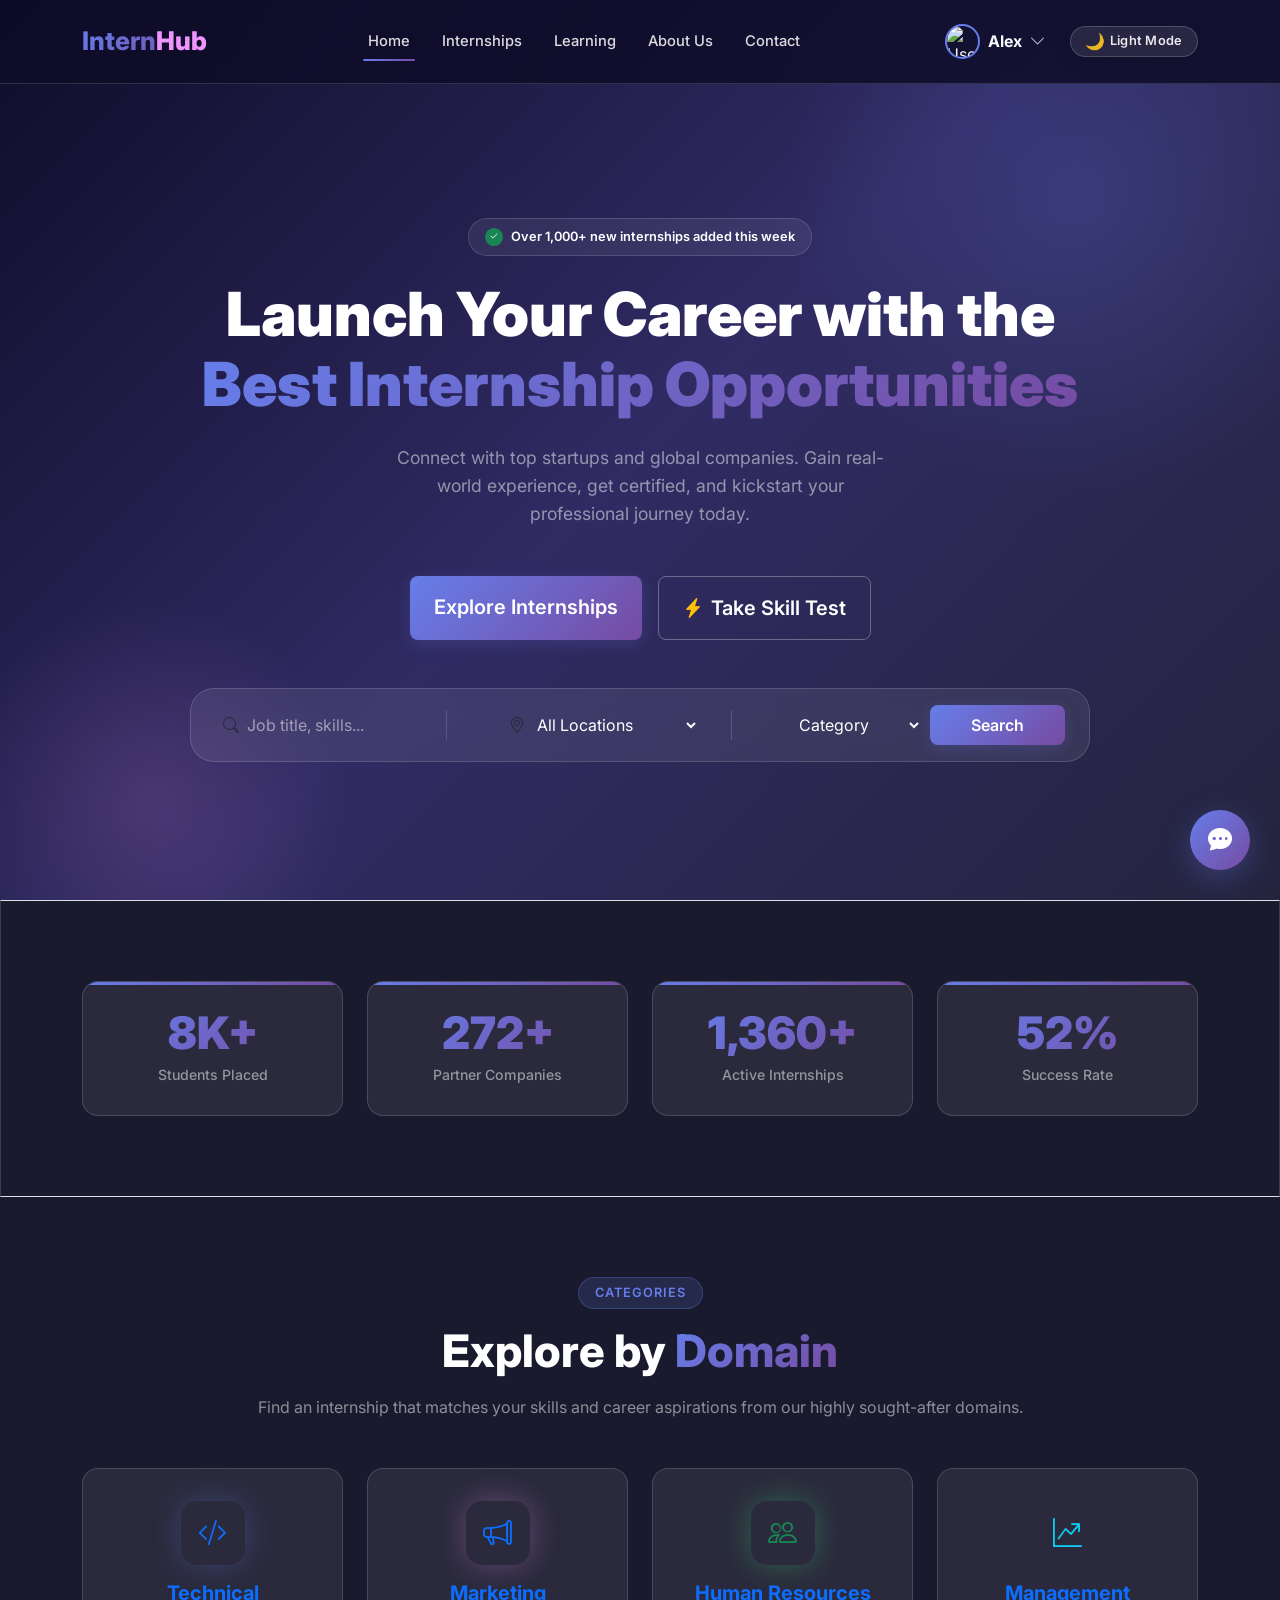
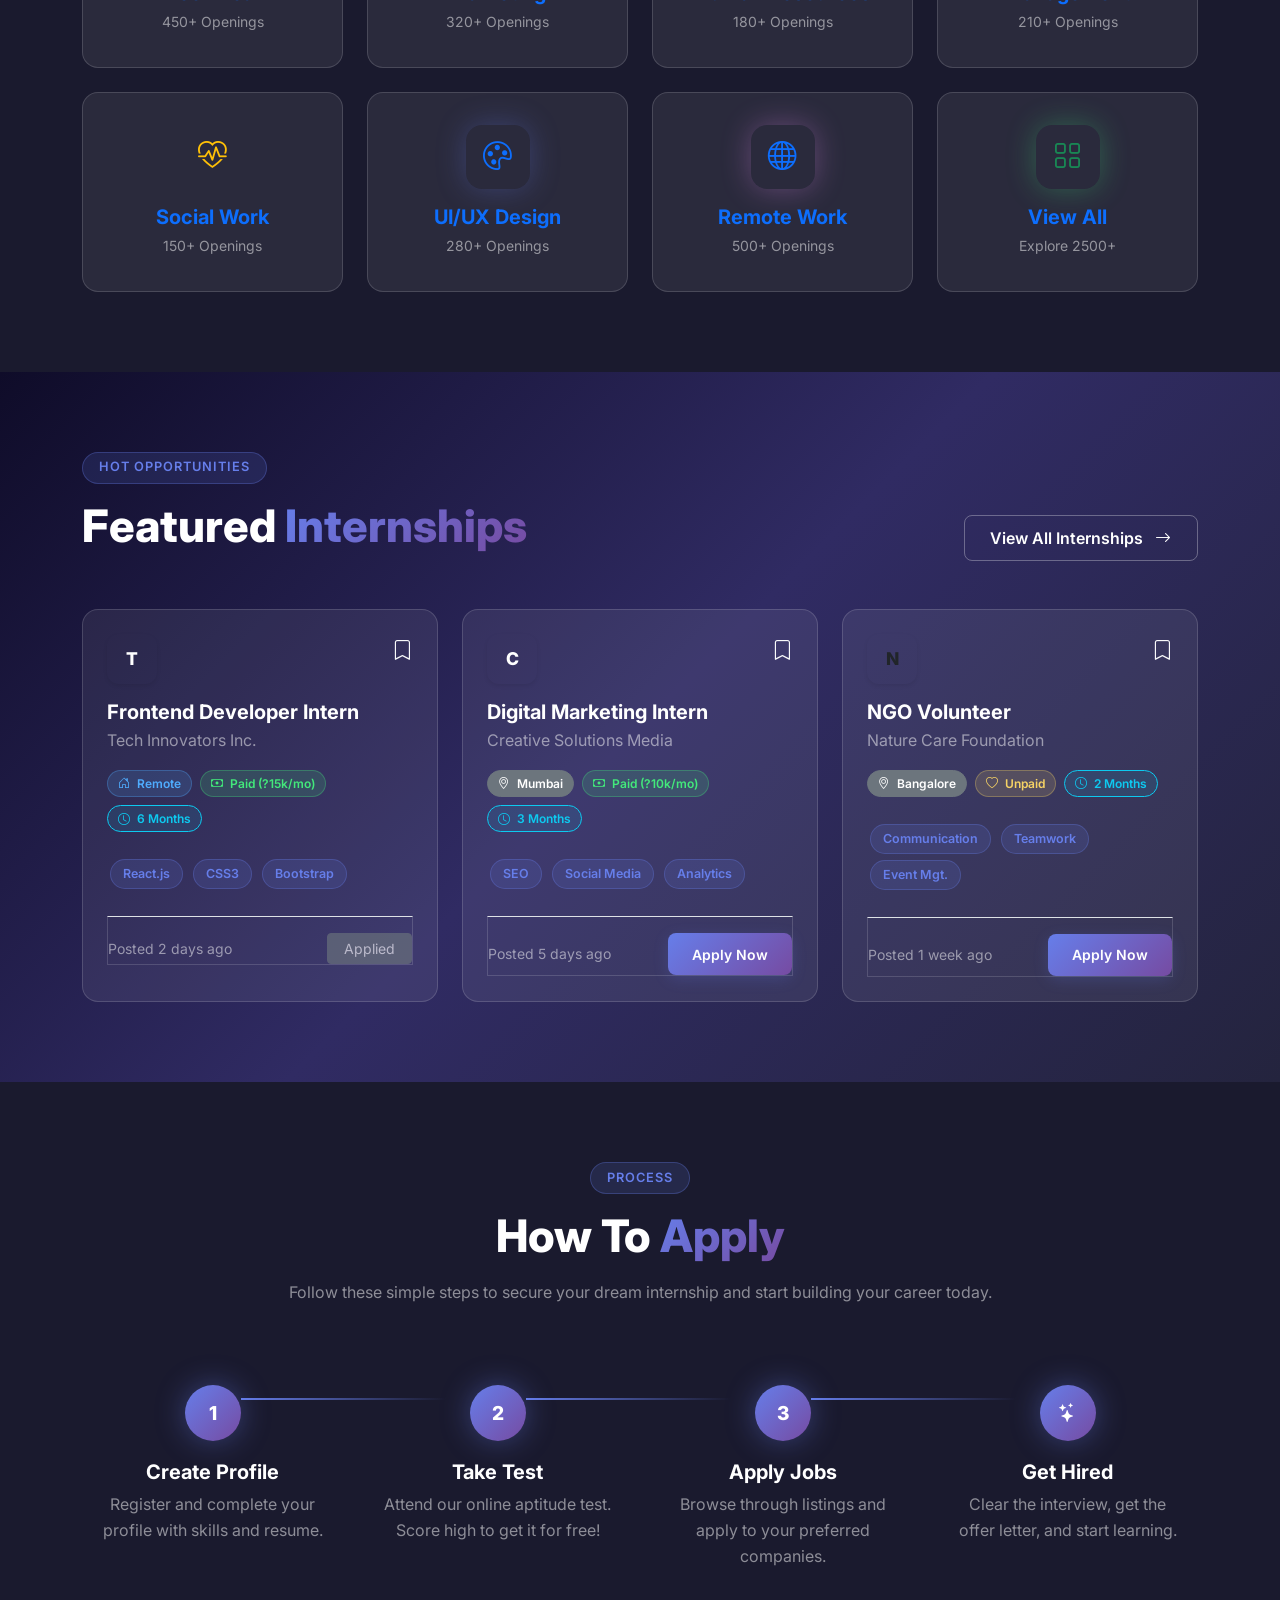
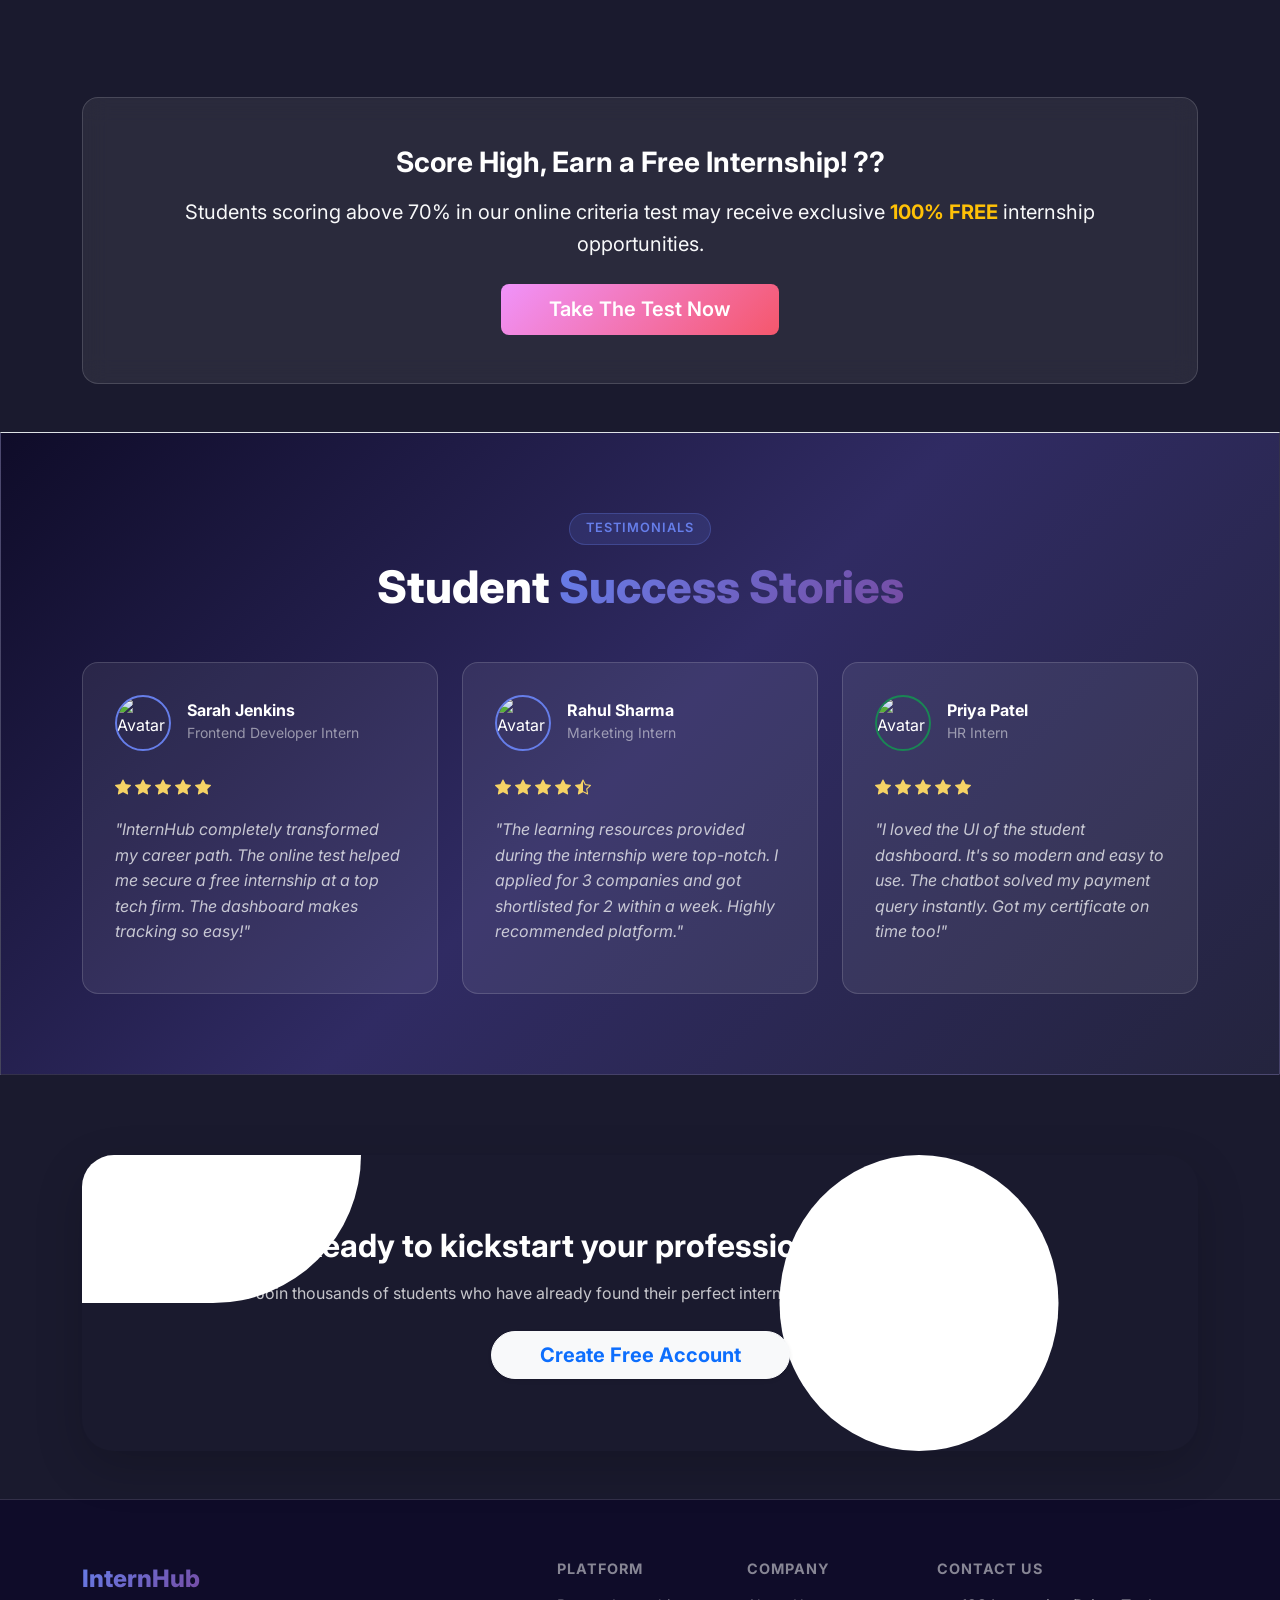
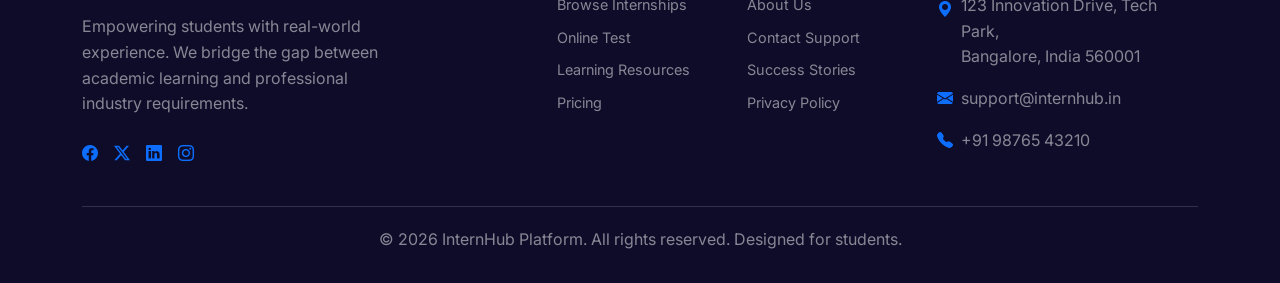
==== index.html @ 88b1a788 "Initial commit" ====
<!DOCTYPE html>
<html lang="en">

<head>
    <meta charset="UTF-8">
    <meta name="viewport" content="width=device-width, initial-scale=1.0">
    <title>InternHub - Find Your Dream Internship</title>

    <!-- Bootstrap CSS -->
    <link href="https://cdn.jsdelivr.net/npm/bootstrap@5.3.3/dist/css/bootstrap.min.css" rel="stylesheet">
    <!-- Bootstrap Icons -->
    <link rel="stylesheet" href="https://cdn.jsdelivr.net/npm/bootstrap-icons@1.11.3/font/bootstrap-icons.min.css">

    <!-- Main CSS -->
    <link rel="stylesheet" href="css/style.css">
    <link rel="stylesheet" href="css/animations.css">
</head>

<body>

    <!-- Page Loader -->
    <div class="page-loader">
        <div class="loader-ring"></div>
    </div>

    <!-- Navbar -->
    <nav class="navbar navbar-expand-lg navbar-dark fixed-top">
        <div class="container">
            <a class="navbar-brand" href="index.html">
                Intern<span>Hub</span>
            </a>
            <button class="navbar-toggler border-0 shadow-none" type="button" data-bs-toggle="collapse"
                data-bs-target="#navbarNav">
                <i class="bi bi-list fs-1 text-light"></i>
            </button>
            <div class="collapse navbar-collapse" id="navbarNav">
                <ul class="navbar-nav mx-auto">
                    <li class="nav-item"><a class="nav-link active" href="index.html">Home</a></li>
                    <li class="nav-item"><a class="nav-link" href="internships.html">Internships</a></li>
                    <li class="nav-item"><a class="nav-link" href="learning_resources.html">Learning</a></li>
                    <li class="nav-item"><a class="nav-link" href="about.html">About Us</a></li>
                    <li class="nav-item"><a class="nav-link" href="contact.html">Contact</a></li>
                </ul>
                <div class="d-flex align-items-center gap-3 mt-3 mt-lg-0">
                    <a href="login.html" class="text-light text-decoration-none fw-medium">Login</a>
                    <a href="register.html" class="btn btn-primary-grad ripple-btn">Register Free</a>
                </div>
            </div>
        </div>
    </nav>

    <!-- Hero Section -->
    <section class="hero-section">
        <div class="container text-center position-relative z-1">
            <div class="d-inline-flex align-items-center gap-2 floating-badge mb-4" data-anim="fade-up">
                <span class="badge bg-success rounded-circle p-1"><i class="bi bi-check2"></i></span>
                <span>Over 1,000+ new internships added this week</span>
            </div>

            <h1 class="hero-title mb-4" data-anim="fade-up" data-delay="1">
                Launch Your Career with the <br>
                <span class="gradient-text">Best Internship Opportunities</span>
            </h1>

            <p class="hero-subtitle mx-auto mb-5" data-anim="fade-up" data-delay="2">
                Connect with top startups and global companies. Gain real-world experience, get certified, and kickstart
                your professional journey today.
            </p>

            <div class="d-flex justify-content-center gap-3 mb-5" data-anim="fade-up" data-delay="3">
                <a href="#internships" class="btn btn-primary-grad btn-lg ripple-btn px-4 py-3">Explore Internships</a>
                <a href="online_test.html" class="btn btn-outline-light-grad btn-lg px-4 py-3"><i
                        class="bi bi-lightning-charge-fill text-warning me-2"></i>Take Skill Test</a>
            </div>

            <!-- Search Bar -->
            <div class="search-container mx-auto mt-5" style="max-width: 900px;" data-anim="zoom-in" data-delay="4">
                <form class="row g-2 align-items-center">
                    <div class="col-md-3">
                        <div class="d-flex align-items-center px-2">
                            <i class="bi bi-search text-muted me-2"></i>
                            <input type="text" placeholder="Job title, skills...">
                        </div>
                    </div>
                    <div class="col-md-1 d-none d-md-block">
                        <div class="search-divider"></div>
                    </div>
                    <div class="col-md-3">
                        <div class="d-flex align-items-center px-2">
                            <i class="bi bi-geo-alt text-muted me-2"></i>
                            <select>
                                <option value="">All Locations</option>
                                <option value="remote">Remote</option>
                                <option value="bangalore">Bangalore</option>
                                <option value="mumbai">Mumbai</option>
                            </select>
                        </div>
                    </div>
                    <div class="col-md-1 d-none d-md-block">
                        <div class="search-divider"></div>
                    </div>
                    <div class="col-md-2">
                        <select class="px-2">
                            <option value="">Category</option>
                            <option value="tech">Technical</option>
                            <option value="marketing">Marketing</option>
                            <option value="hr">HR</option>
                        </select>
                    </div>
                    <div class="col-md-2">
                        <button type="submit" class="btn btn-primary-grad w-100 py-2">Search</button>
                    </div>
                </form>
            </div>
        </div>
    </section>

    <!-- Statistics Section -->
    <section class="section border-top border-bottom border-glass" style="background: var(--dark2);">
        <div class="container">
            <div class="row g-4">
                <div class="col-6 col-lg-3" data-anim="fade-up" data-delay="0">
                    <div class="stat-card">
                        <div class="stat-number"><span class="counter-value" data-target="15">0</span>K+</div>
                        <div class="stat-label">Students Placed</div>
                    </div>
                </div>
                <div class="col-6 col-lg-3" data-anim="fade-up" data-delay="1">
                    <div class="stat-card">
                        <div class="stat-number"><span class="counter-value" data-target="500">0</span>+</div>
                        <div class="stat-label">Partner Companies</div>
                    </div>
                </div>
                <div class="col-6 col-lg-3" data-anim="fade-up" data-delay="2">
                    <div class="stat-card">
                        <div class="stat-number"><span class="counter-value" data-target="2500">0</span>+</div>
                        <div class="stat-label">Active Internships</div>
                    </div>
                </div>
                <div class="col-6 col-lg-3" data-anim="fade-up" data-delay="3">
                    <div class="stat-card">
                        <div class="stat-number"><span class="counter-value" data-target="98">0</span>%</div>
                        <div class="stat-label">Success Rate</div>
                    </div>
                </div>
            </div>
        </div>
    </section>

    <!-- Categories Section -->
    <section class="section">
        <div class="container">
            <div class="text-center mb-5" data-anim="fade-up">
                <span class="section-badge">Categories</span>
                <h2 class="section-title">Explore by <span class="gradient-text">Domain</span></h2>
                <p class="text-muted-light mt-3 max-w-600 mx-auto">Find an internship that matches your skills and
                    career aspirations from our highly sought-after domains.</p>
            </div>

            <div class="row g-4">
                <!-- Category 1 -->
                <div class="col-6 col-md-4 col-lg-3" data-anim="fade-up" data-delay="0">
                    <a href="internships.html" class="category-card d-block">
                        <div class="category-icon bg-primary-gradient bg-opacity-10 text-primary glow-primary"><i
                                class="bi bi-code-slash"></i></div>
                        <h5 class="fw-bold mb-1">Technical</h5>
                        <small class="text-muted-light">450+ Openings</small>
                    </a>
                </div>
                <!-- Category 2 -->
                <div class="col-6 col-md-4 col-lg-3" data-anim="fade-up" data-delay="1">
                    <a href="internships.html" class="category-card d-block">
                        <div class="category-icon bg-accent-gradient bg-opacity-10 text-accent glow-accent"><i
                                class="bi bi-megaphone"></i></div>
                        <h5 class="fw-bold mb-1">Marketing</h5>
                        <small class="text-muted-light">320+ Openings</small>
                    </a>
                </div>
                <!-- Category 3 -->
                <div class="col-6 col-md-4 col-lg-3" data-anim="fade-up" data-delay="2">
                    <a href="internships.html" class="category-card d-block">
                        <div class="category-icon bg-success-gradient bg-opacity-10 text-success glow-success"><i
                                class="bi bi-people"></i></div>
                        <h5 class="fw-bold mb-1">Human Resources</h5>
                        <small class="text-muted-light">180+ Openings</small>
                    </a>
                </div>
                <!-- Category 4 -->
                <div class="col-6 col-md-4 col-lg-3" data-anim="fade-up" data-delay="3">
                    <a href="internships.html" class="category-card d-block">
                        <div class="category-icon bg-info-gradient bg-opacity-10 text-info"><i
                                class="bi bi-graph-up-arrow"></i></div>
                        <h5 class="fw-bold mb-1">Management</h5>
                        <small class="text-muted-light">210+ Openings</small>
                    </a>
                </div>
                <!-- Category 5 -->
                <div class="col-6 col-md-4 col-lg-3" data-anim="fade-up" data-delay="4">
                    <a href="internships.html" class="category-card d-block">
                        <div class="category-icon bg-warning-gradient bg-opacity-10 text-warning"><i
                                class="bi bi-heart-pulse"></i></div>
                        <h5 class="fw-bold mb-1">Social Work</h5>
                        <small class="text-muted-light">150+ Openings</small>
                    </a>
                </div>
                <!-- Category 6 -->
                <div class="col-6 col-md-4 col-lg-3" data-anim="fade-up" data-delay="5">
                    <a href="internships.html" class="category-card d-block">
                        <div class="category-icon bg-primary-gradient bg-opacity-10 text-primary glow-primary"><i
                                class="bi bi-palette"></i></div>
                        <h5 class="fw-bold mb-1">UI/UX Design</h5>
                        <small class="text-muted-light">280+ Openings</small>
                    </a>
                </div>
                <!-- Category 7 -->
                <div class="col-6 col-md-4 col-lg-3" data-anim="fade-up" data-delay="6">
                    <a href="internships.html" class="category-card d-block">
                        <div class="category-icon bg-accent-gradient bg-opacity-10 text-accent glow-accent"><i
                                class="bi bi-globe"></i></div>
                        <h5 class="fw-bold mb-1">Remote Work</h5>
                        <small class="text-muted-light">500+ Openings</small>
                    </a>
                </div>
                <!-- Category 8 -->
                <div class="col-6 col-md-4 col-lg-3" data-anim="fade-up" data-delay="7">
                    <a href="internships.html" class="category-card d-block">
                        <div class="category-icon bg-success-gradient bg-opacity-10 text-success glow-success"><i
                                class="bi bi-grid"></i></div>
                        <h5 class="fw-bold mb-1">View All</h5>
                        <small class="text-muted-light">Explore 2500+</small>
                    </a>
                </div>
            </div>
        </div>
    </section>

    <!-- Featured Internships -->
    <section id="internships" class="section bg-dark-grad">
        <div class="container">
            <div class="d-flex justify-content-between align-items-end mb-5" data-anim="fade-up">
                <div>
                    <span class="section-badge">Hot Opportunities</span>
                    <h2 class="section-title">Featured <span class="gradient-text">Internships</span></h2>
                </div>
                <a href="internships.html" class="btn btn-outline-light-grad d-none d-md-inline-block">View All Internships <i
                        class="bi bi-arrow-right ms-2"></i></a>
            </div>

            <div class="row g-4">
                <!-- Card 1 -->
                <div class="col-md-6 col-xl-4" data-anim="fade-up" data-delay="0">
                    <div class="internship-card">
                        <div class="d-flex justify-content-between align-items-start mb-3">
                            <div class="company-logo bg-primary-gradient shadow-sm">T</div>
                            <button class="btn btn-sm btn-link text-light p-0 fs-5"><i
                                    class="bi bi-bookmark"></i></button>
                        </div>
                        <h5 class="fw-bold mb-1">Frontend Developer Intern</h5>
                        <p class="text-muted-light fs-sm mb-3">Tech Innovators Inc.</p>

                        <div class="d-flex flex-wrap gap-2 mb-4">
                            <span class="badge-remote"><i class="bi bi-house-door me-1"></i> Remote</span>
                            <span class="badge-paid"><i class="bi bi-cash me-1"></i> Paid (?15k/mo)</span>
                            <span class="badge-unpaid text-info border-info bg-info bg-opacity-10"><i
                                    class="bi bi-clock me-1"></i> 6 Months</span>
                        </div>

                        <div class="mb-4">
                            <span class="skill-tag">React.js</span>
                            <span class="skill-tag">CSS3</span>
                            <span class="skill-tag">Bootstrap</span>
                        </div>

                        <div
                            class="d-flex justify-content-between align-items-center mt-auto border-top border-glass pt-3">
                            <small class="text-muted-light">Posted 2 days ago</small>
                            <a href="internship_details.html" class="btn btn-primary-grad btn-sm px-4">Apply Now</a>
                        </div>
                    </div>
                </div>

                <!-- Card 2 -->
                <div class="col-md-6 col-xl-4" data-anim="fade-up" data-delay="1">
                    <div class="internship-card">
                        <div class="d-flex justify-content-between align-items-start mb-3">
                            <div class="company-logo bg-accent-gradient shadow-sm">C</div>
                            <button class="btn btn-sm btn-link text-light p-0 fs-5"><i
                                    class="bi bi-bookmark"></i></button>
                        </div>
                        <h5 class="fw-bold mb-1">Digital Marketing Intern</h5>
                        <p class="text-muted-light fs-sm mb-3">Creative Solutions Media</p>

                        <div class="d-flex flex-wrap gap-2 mb-4">
                            <span class="badge-paid text-white bg-secondary border-secondary"><i
                                    class="bi bi-geo-alt me-1"></i> Mumbai</span>
                            <span class="badge-paid"><i class="bi bi-cash me-1"></i> Paid (?10k/mo)</span>
                            <span class="badge-unpaid text-info border-info bg-info bg-opacity-10"><i
                                    class="bi bi-clock me-1"></i> 3 Months</span>
                        </div>

                        <div class="mb-4">
                            <span class="skill-tag">SEO</span>
                            <span class="skill-tag">Social Media</span>
                            <span class="skill-tag">Analytics</span>
                        </div>

                        <div
                            class="d-flex justify-content-between align-items-center mt-auto border-top border-glass pt-3">
                            <small class="text-muted-light">Posted 5 days ago</small>
                            <a href="internship_details.html" class="btn btn-primary-grad btn-sm px-4">Apply Now</a>
                        </div>
                    </div>
                </div>

                <!-- Card 3 -->
                <div class="col-md-6 col-xl-4" data-anim="fade-up" data-delay="2">
                    <div class="internship-card">
                        <div class="d-flex justify-content-between align-items-start mb-3">
                            <div class="company-logo bg-success-gradient shadow-sm text-dark">N</div>
                            <button class="btn btn-sm btn-link text-light p-0 fs-5"><i
                                    class="bi bi-bookmark"></i></button>
                        </div>
                        <h5 class="fw-bold mb-1">NGO Volunteer</h5>
                        <p class="text-muted-light fs-sm mb-3">Nature Care Foundation</p>

                        <div class="d-flex flex-wrap gap-2 mb-4">
                            <span class="badge-paid text-white bg-secondary border-secondary"><i
                                    class="bi bi-geo-alt me-1"></i> Bangalore</span>
                            <span class="badge-unpaid"><i class="bi bi-heart me-1"></i> Unpaid</span>
                            <span class="badge-unpaid text-info border-info bg-info bg-opacity-10"><i
                                    class="bi bi-clock me-1"></i> 2 Months</span>
                        </div>

                        <div class="mb-4">
                            <span class="skill-tag">Communication</span>
                            <span class="skill-tag">Teamwork</span>
                            <span class="skill-tag">Event Mgt.</span>
                        </div>

                        <div
                            class="d-flex justify-content-between align-items-center mt-auto border-top border-glass pt-3">
                            <small class="text-muted-light">Posted 1 week ago</small>
                            <a href="internship_details.html" class="btn btn-primary-grad btn-sm px-4">Apply Now</a>
                        </div>
                    </div>
                </div>
            </div>

            <div class="text-center mt-5 d-md-none">
                <a href="internships.html" class="btn btn-outline-light-grad w-100">View All Internships</a>
            </div>
        </div>
    </section>

    <!-- How It Works / Steps -->
    <section class="section">
        <div class="container">
            <div class="text-center mb-5" data-anim="fade-up">
                <span class="section-badge">Process</span>
                <h2 class="section-title">How To <span class="gradient-text">Apply</span></h2>
                <p class="text-muted-light mt-3 max-w-600 mx-auto">Follow these simple steps to secure your dream
                    internship and start building your career today.</p>
            </div>

            <div class="row position-relative">
                <div class="col-md-3" data-anim="fade-up" data-delay="0">
                    <div class="step-card">
                        <div class="step-number">1</div>
                        <div class="step-connector d-none d-md-block"></div>
                        <h5 class="fw-bold mb-2">Create Profile</h5>
                        <p class="text-muted-light fs-sm">Register and complete your profile with skills and resume.</p>
                    </div>
                </div>
                <div class="col-md-3" data-anim="fade-up" data-delay="1">
                    <div class="step-card">
                        <div class="step-number">2</div>
                        <div class="step-connector d-none d-md-block"></div>
                        <h5 class="fw-bold mb-2">Take Test</h5>
                        <p class="text-muted-light fs-sm">Attend our online aptitude test. Score high to get it for
                            free!</p>
                    </div>
                </div>
                <div class="col-md-3" data-anim="fade-up" data-delay="2">
                    <div class="step-card">
                        <div class="step-number">3</div>
                        <div class="step-connector d-none d-md-block"></div>
                        <h5 class="fw-bold mb-2">Apply Jobs</h5>
                        <p class="text-muted-light fs-sm">Browse through listings and apply to your preferred companies.
                        </p>
                    </div>
                </div>
                <div class="col-md-3" data-anim="fade-up" data-delay="3">
                    <div class="step-card">
                        <div class="step-number"><i class="bi bi-stars"></i></div>
                        <h5 class="fw-bold mb-2">Get Hired</h5>
                        <p class="text-muted-light fs-sm">Clear the interview, get the offer letter, and start learning.
                        </p>
                    </div>
                </div>
            </div>
        </div>
    </section>

    <!-- Notice Box / Assessment Promo -->
    <section class="pb-5">
        <div class="container">
            <div class="glass-card p-4 p-md-5 text-center position-relative overflow-hidden" data-anim="zoom-in">
                <div class="position-absolute top-0 start-0 w-100 h-100 bg-primary-gradient opacity-10"></div>
                <div class="position-relative z-1">
                    <h3 class="fw-bold mb-3">Score High, Earn a Free Internship! ??</h3>
                    <p class="text-light mb-4 fs-5">Students scoring above 70% in our online criteria test may receive
                        exclusive <strong class="text-warning">100% FREE</strong> internship opportunities.</p>
                    <a href="online_test.html" class="btn btn-accent-grad btn-lg px-5 ripple-btn">Take The Test Now</a>
                </div>
            </div>
        </div>
    </section>

    <!-- Reviews / Success Stories -->
    <section class="section border-top border-glass bg-dark-grad">
        <div class="container">
            <div class="text-center mb-5" data-anim="fade-up">
                <span class="section-badge">Testimonials</span>
                <h2 class="section-title">Student <span class="gradient-text">Success Stories</span></h2>
            </div>

            <div class="row g-4">
                <!-- Review 1 -->
                <div class="col-md-4" data-anim="fade-up" data-delay="0">
                    <div class="review-card">
                        <div class="d-flex align-items-center gap-3 mb-4">
                            <img src="https://i.pravatar.cc/150?img=32" alt="Avatar" class="review-avatar">
                            <div>
                                <h6 class="fw-bold mb-0">Sarah Jenkins</h6>
                                <small class="text-muted-light">Frontend Developer Intern</small>
                            </div>
                        </div>
                        <div class="mb-3">
                            <i class="bi bi-star-fill star-filled"></i>
                            <i class="bi bi-star-fill star-filled"></i>
                            <i class="bi bi-star-fill star-filled"></i>
                            <i class="bi bi-star-fill star-filled"></i>
                            <i class="bi bi-star-fill star-filled"></i>
                        </div>
                        <p class="text-light opacity-75 fs-sm fst-italic">"InternHub completely transformed my career
                            path. The online test helped me secure a free internship at a top tech firm. The dashboard
                            makes tracking so easy!"</p>
                    </div>
                </div>
                <!-- Review 2 -->
                <div class="col-md-4" data-anim="fade-up" data-delay="1">
                    <div class="review-card">
                        <div class="d-flex align-items-center gap-3 mb-4">
                            <img src="https://i.pravatar.cc/150?img=11" alt="Avatar"
                                class="review-avatar border-accent">
                            <div>
                                <h6 class="fw-bold mb-0">Rahul Sharma</h6>
                                <small class="text-muted-light">Marketing Intern</small>
                            </div>
                        </div>
                        <div class="mb-3">
                            <i class="bi bi-star-fill star-filled"></i>
                            <i class="bi bi-star-fill star-filled"></i>
                            <i class="bi bi-star-fill star-filled"></i>
                            <i class="bi bi-star-fill star-filled"></i>
                            <i class="bi bi-star-half star-filled"></i>
                        </div>
                        <p class="text-light opacity-75 fs-sm fst-italic">"The learning resources provided during the
                            internship were top-notch. I applied for 3 companies and got shortlisted for 2 within a
                            week. Highly recommended platform."</p>
                    </div>
                </div>
                <!-- Review 3 -->
                <div class="col-md-4" data-anim="fade-up" data-delay="2">
                    <div class="review-card">
                        <div class="d-flex align-items-center gap-3 mb-4">
                            <img src="https://i.pravatar.cc/150?img=5" alt="Avatar"
                                class="review-avatar border-success">
                            <div>
                                <h6 class="fw-bold mb-0">Priya Patel</h6>
                                <small class="text-muted-light">HR Intern</small>
                            </div>
                        </div>
                        <div class="mb-3">
                            <i class="bi bi-star-fill star-filled"></i>
                            <i class="bi bi-star-fill star-filled"></i>
                            <i class="bi bi-star-fill star-filled"></i>
                            <i class="bi bi-star-fill star-filled"></i>
                            <i class="bi bi-star-fill star-filled"></i>
                        </div>
                        <p class="text-light opacity-75 fs-sm fst-italic">"I loved the UI of the student dashboard. It's
                            so modern and easy to use. The chatbot solved my payment query instantly. Got my certificate
                            on time too!"</p>
                    </div>
                </div>
            </div>
        </div>
    </section>

    <!-- CTA Banner -->
    <section class="section pb-0" data-anim="fade-up">
        <div class="container">
            <div class="bg-primary-gradient rounded-xl p-5 text-center position-relative overflow-hidden shadow-lg">
                <div class="position-relative z-1 py-4">
                    <h2 class="fw-bold text-white mb-3">Ready to kickstart your professional journey?</h2>
                    <p class="text-white opacity-75 mb-4 max-w-600 mx-auto">Join thousands of students who have already
                        found their perfect internship match through our platform.</p>
                    <a href="register.html"
                        class="btn btn-light btn-lg text-primary fw-bold px-5 rounded-pill shadow-sm">Create Free
                        Account</a>
                </div>
                <!-- Decorative circles -->
                <div
                    class="position-absolute top-0 start-0 translate-middle w-50 h-100 bg-white opacity-10 rounded-circle rounded-pill">
                </div>
                <div
                    class="position-absolute bottom-0 end-0 translate-middle-x w-25 h-100 bg-white opacity-10 rounded-circle">
                </div>
            </div>
        </div>
    </section>

    <!-- Footer -->
    <footer class="footer mt-5">
        <div class="container">
            <div class="row g-4">
                <div class="col-lg-4 pe-lg-5">
                    <a class="footer-brand gradient-text d-inline-block mb-3" href="index.html">InternHub</a>
                    <p class="text-muted-light fs-sm mb-4">Empowering students with real-world experience. We bridge the
                        gap between academic learning and professional industry requirements.</p>
                    <div class="d-flex gap-3">
                        <a href="#" class="topbar-icon-btn"><i class="bi bi-facebook"></i></a>
                        <a href="#" class="topbar-icon-btn"><i class="bi bi-twitter-x"></i></a>
                        <a href="#" class="topbar-icon-btn"><i class="bi bi-linkedin"></i></a>
                        <a href="#" class="topbar-icon-btn"><i class="bi bi-instagram"></i></a>
                    </div>
                </div>
                <div class="col-6 col-lg-2 offset-lg-1">
                    <h6 class="footer-title">Platform</h6>
                    <a href="internships.html" class="footer-link">Browse Internships</a>
                    <a href="online_test.html" class="footer-link">Online Test</a>
                    <a href="learning_resources.html" class="footer-link">Learning Resources</a>
                    <a href="payment.html" class="footer-link">Pricing</a>
                </div>
                <div class="col-6 col-lg-2">
                    <h6 class="footer-title">Company</h6>
                    <a href="about.html" class="footer-link">About Us</a>
                    <a href="contact.html" class="footer-link">Contact Support</a>
                    <a href="review.html" class="footer-link">Success Stories</a>
                    <a href="#" class="footer-link">Privacy Policy</a>
                </div>
                <div class="col-lg-3">
                    <h6 class="footer-title">Contact Us</h6>
                    <div class="d-flex align-items-start gap-2 mb-3 text-muted-light fs-sm">
                        <i class="bi bi-geo-alt-fill text-primary mt-1"></i>
                        <span>123 Innovation Drive, Tech Park,<br>Bangalore, India 560001</span>
                    </div>
                    <div class="d-flex align-items-center gap-2 mb-3 text-muted-light fs-sm">
                        <i class="bi bi-envelope-fill text-primary"></i>
                        <span>support@internhub.in</span>
                    </div>
                    <div class="d-flex align-items-center gap-2 text-muted-light fs-sm">
                        <i class="bi bi-telephone-fill text-primary"></i>
                        <span>+91 98765 43210</span>
                    </div>
                </div>
            </div>
            <div class="footer-bottom text-center text-muted-light fs-sm">
                <p class="mb-0">&copy; 2026 InternHub Platform. All rights reserved. Designed for students.</p>
            </div>
        </div>
    </footer>

    <!-- CHATBOT COMPONENT (Controlled by main.js) -->
    <button id="chatbotFab" class="chatbot-fab ripple-btn">
        <i class="bi bi-chat-dots-fill"></i>
    </button>

    <div id="chatbotWindow" class="chatbot-window">
        <div class="chatbot-header">
            <div class="chatbot-avatar"><i class="bi bi-robot"></i></div>
            <div>
                <div class="fw-bold">InternHub Assistant</div>
                <small class="text-light opacity-75">Online</small>
            </div>
            <button id="chatbotClose" class="btn btn-sm text-light ms-auto p-0"><i class="bi bi-x-lg"></i></button>
        </div>
        <div id="chatMessages" class="chatbot-messages">
            <div class="chat-msg bot">
                Hello! Welcome to InternHub. How can I assist you with your internship search today?
            </div>
        </div>
        <div class="chatbot-quick-btns">
            <button class="quick-btn">How to apply?</button>
            <button class="quick-btn">Payment fee</button>
            <button class="quick-btn">Take test</button>
        </div>
        <div class="chatbot-input-row">
            <input type="text" id="chatInput" class="chatbot-input" placeholder="Type a message...">
            <button id="chatSend" class="chatbot-send"><i class="bi bi-send-fill"></i></button>
        </div>
    </div>

    <!-- Bootstrap JS -->
    <script src="https://cdn.jsdelivr.net/npm/bootstrap@5.3.3/dist/js/bootstrap.bundle.min.js"></script>
    <!-- Main Site JS -->
    <script src="js/main.js"></script>
    <!-- Theme Toggle -->
    <script src="js/theme.js"></script>
</body>

</html>
---- css/style.css ----
/* =========================================
   GLOBAL DESIGN SYSTEM - InternHub
   ========================================= */
@import url('https://fonts.googleapis.com/css2?family=Inter:wght@300;400;500;600;700;800;900&display=swap');

:root {
  --primary: #667eea;
  --primary-dark: #5a67d8;
  --secondary: #764ba2;
  --accent: #f093fb;
  --accent2: #f5576c;
  --success: #43e97b;
  --success2: #38f9d7;
  --warning: #f6d365;
  --warning2: #fda085;
  --info: #4facfe;
  --info2: #00f2fe;
  --dark: #0f0c29;
  --dark2: #1a1a2e;
  --dark3: #16213e;
  --card-bg: rgba(255, 255, 255, 0.07);
  --card-border: rgba(255, 255, 255, 0.15);
  --text-light: rgba(255, 255, 255, 0.85);
  --text-muted: rgba(255, 255, 255, 0.5);
  --gradient-primary: linear-gradient(135deg, #667eea 0%, #764ba2 100%);
  --gradient-accent: linear-gradient(135deg, #f093fb 0%, #f5576c 100%);
  --gradient-success: linear-gradient(135deg, #43e97b 0%, #38f9d7 100%);
  --gradient-warm: linear-gradient(135deg, #f6d365 0%, #fda085 100%);
  --gradient-info: linear-gradient(135deg, #4facfe 0%, #00f2fe 100%);
  --gradient-dark: linear-gradient(135deg, #0f0c29 0%, #302b63 50%, #24243e 100%);
  --shadow-sm: 0 4px 15px rgba(102, 126, 234, 0.2);
  --shadow-md: 0 8px 30px rgba(102, 126, 234, 0.3);
  --shadow-lg: 0 20px 60px rgba(0, 0, 0, 0.4);
  --radius-sm: 8px;
  --radius-md: 16px;
  --radius-lg: 24px;
  --radius-xl: 32px;
  --transition: all 0.3s cubic-bezier(0.4, 0, 0.2, 1);
}

* { margin: 0; padding: 0; box-sizing: border-box; }

html { scroll-behavior: smooth; }

body {
  font-family: 'Inter', sans-serif;
  background: var(--dark2);
  color: #fff;
  overflow-x: hidden;
  line-height: 1.6;
}

/* ---- SCROLLBAR ---- */
::-webkit-scrollbar { width: 6px; }
::-webkit-scrollbar-track { background: var(--dark2); }
::-webkit-scrollbar-thumb { background: var(--primary); border-radius: 3px; }

/* ---- SELECTION ---- */
::selection { background: var(--primary); color: #fff; }

/* =========================================
   NAVBAR
   ========================================= */
.navbar {
  background: rgba(15, 12, 41, 0.85) !important;
  backdrop-filter: blur(20px);
  -webkit-backdrop-filter: blur(20px);
  border-bottom: 1px solid var(--card-border);
  padding: 1rem 0;
  transition: var(--transition);
  position: fixed;
  width: 100%;
  top: 0;
  z-index: 1000;
}

.navbar.scrolled {
  background: rgba(15, 12, 41, 0.98) !important;
  padding: 0.6rem 0;
  box-shadow: var(--shadow-md);
}

.navbar-brand {
  font-size: 1.6rem;
  font-weight: 800;
  background: var(--gradient-primary);
  -webkit-background-clip: text;
  -webkit-text-fill-color: transparent;
  background-clip: text;
}

.navbar-brand span { color: var(--accent); -webkit-text-fill-color: var(--accent); }

.nav-link {
  color: var(--text-light) !important;
  font-weight: 500;
  font-size: 0.92rem;
  padding: 0.5rem 1rem !important;
  border-radius: var(--radius-sm);
  transition: var(--transition);
  position: relative;
}

.nav-link::after {
  content: '';
  position: absolute;
  bottom: 0; left: 50%;
  width: 0; height: 2px;
  background: var(--gradient-primary);
  border-radius: 2px;
  transition: var(--transition);
  transform: translateX(-50%);
}

.nav-link:hover::after, .nav-link.active::after { width: 70%; }
.nav-link:hover { color: #fff !important; background: rgba(255,255,255,0.06); }

/* ---- BUTTONS ---- */
.btn-primary-grad {
  background: var(--gradient-primary);
  border: none;
  color: #fff;
  font-weight: 600;
  border-radius: var(--radius-sm);
  padding: 0.65rem 1.6rem;
  transition: var(--transition);
  box-shadow: var(--shadow-sm);
  position: relative;
  overflow: hidden;
}

.btn-primary-grad::before {
  content: '';
  position: absolute;
  top: 0; left: -100%;
  width: 100%; height: 100%;
  background: linear-gradient(90deg, transparent, rgba(255,255,255,0.2), transparent);
  transition: 0.5s;
}

.btn-primary-grad:hover::before { left: 100%; }
.btn-primary-grad:hover { transform: translateY(-2px); box-shadow: var(--shadow-md); color: #fff; }

.btn-outline-light-grad {
  background: transparent;
  border: 1.5px solid rgba(255,255,255,0.3);
  color: #fff;
  font-weight: 600;
  border-radius: var(--radius-sm);
  padding: 0.65rem 1.6rem;
  transition: var(--transition);
}

.btn-outline-light-grad:hover {
  background: rgba(255,255,255,0.1);
  border-color: rgba(255,255,255,0.6);
  color: #fff;
  transform: translateY(-2px);
}

.btn-accent-grad {
  background: var(--gradient-accent);
  border: none;
  color: #fff;
  font-weight: 600;
  border-radius: var(--radius-sm);
  padding: 0.65rem 1.6rem;
  transition: var(--transition);
}

.btn-accent-grad:hover { transform: translateY(-2px); box-shadow: 0 8px 25px rgba(240,147,251,0.4); color: #fff; }

.btn-success-grad {
  background: var(--gradient-success);
  border: none;
  color: #1a1a2e;
  font-weight: 700;
  border-radius: var(--radius-sm);
  padding: 0.65rem 1.6rem;
  transition: var(--transition);
}

.btn-success-grad:hover { transform: translateY(-2px); box-shadow: 0 8px 25px rgba(67,233,123,0.4); color: #1a1a2e; }

/* ---- GLASS CARDS ---- */
.glass-card {
  background: var(--card-bg);
  backdrop-filter: blur(12px);
  -webkit-backdrop-filter: blur(12px);
  border: 1px solid var(--card-border);
  border-radius: var(--radius-md);
  transition: var(--transition);
}

.glass-card:hover {
  border-color: rgba(102, 126, 234, 0.4);
  box-shadow: var(--shadow-md);
  transform: translateY(-4px);
}

.glass-card-dark {
  background: rgba(15, 12, 41, 0.6);
  backdrop-filter: blur(12px);
  border: 1px solid var(--card-border);
  border-radius: var(--radius-md);
}

/* ---- SECTION SPACING ---- */
.section { padding: 80px 0; }
.section-sm { padding: 50px 0; }

/* ---- SECTION HEADERS ---- */
.section-badge {
  display: inline-block;
  background: rgba(102, 126, 234, 0.15);
  border: 1px solid rgba(102, 126, 234, 0.3);
  color: var(--primary);
  padding: 0.3rem 1rem;
  border-radius: 50px;
  font-size: 0.8rem;
  font-weight: 600;
  letter-spacing: 1px;
  text-transform: uppercase;
  margin-bottom: 1rem;
}

.section-title {
  font-size: clamp(1.8rem, 4vw, 2.8rem);
  font-weight: 800;
  line-height: 1.2;
}

.gradient-text {
  background: var(--gradient-primary);
  -webkit-background-clip: text;
  -webkit-text-fill-color: transparent;
  background-clip: text;
}

.gradient-text-accent {
  background: var(--gradient-accent);
  -webkit-background-clip: text;
  -webkit-text-fill-color: transparent;
  background-clip: text;
}

/* ---- STAT CARDS ---- */
.stat-card {
  background: var(--card-bg);
  border: 1px solid var(--card-border);
  border-radius: var(--radius-md);
  padding: 1.8rem;
  text-align: center;
  transition: var(--transition);
  position: relative;
  overflow: hidden;
}

.stat-card::before {
  content: '';
  position: absolute;
  top: 0; left: 0; right: 0;
  height: 3px;
  background: var(--gradient-primary);
}

.stat-card:hover { transform: translateY(-5px); box-shadow: var(--shadow-md); }

.stat-number {
  font-size: 2.8rem;
  font-weight: 900;
  background: var(--gradient-primary);
  -webkit-background-clip: text;
  -webkit-text-fill-color: transparent;
  background-clip: text;
  line-height: 1;
}

.stat-label {
  color: var(--text-muted);
  font-size: 0.88rem;
  font-weight: 500;
  margin-top: 0.5rem;
}

/* ---- INTERNSHIP CARDS ---- */
.internship-card {
  background: var(--card-bg);
  border: 1px solid var(--card-border);
  border-radius: var(--radius-md);
  padding: 1.5rem;
  transition: var(--transition);
  position: relative;
  overflow: hidden;
  height: 100%;
}

.internship-card::before {
  content: '';
  position: absolute;
  inset: 0;
  background: var(--gradient-primary);
  opacity: 0;
  transition: var(--transition);
  z-index: 0;
}

.internship-card:hover { transform: translateY(-6px); box-shadow: var(--shadow-md); border-color: rgba(102,126,234,0.5); }
.internship-card > * { position: relative; z-index: 1; }

.company-logo {
  width: 50px; height: 50px;
  border-radius: 12px;
  display: flex; align-items: center; justify-content: center;
  font-weight: 800; font-size: 1.1rem; color: #fff;
}

.badge-paid { background: rgba(67,233,123,0.15); color: #43e97b; border: 1px solid rgba(67,233,123,0.3); padding: 3px 10px; border-radius: 50px; font-size: 0.75rem; font-weight: 600; }
.badge-unpaid { background: rgba(246,211,101,0.15); color: #f6d365; border: 1px solid rgba(246,211,101,0.3); padding: 3px 10px; border-radius: 50px; font-size: 0.75rem; font-weight: 600; }
.badge-remote { background: rgba(79,172,254,0.15); color: #4facfe; border: 1px solid rgba(79,172,254,0.3); padding: 3px 10px; border-radius: 50px; font-size: 0.75rem; font-weight: 600; }

/* ---- CATEGORY CARDS ---- */
.category-card {
  background: var(--card-bg);
  border: 1px solid var(--card-border);
  border-radius: var(--radius-md);
  padding: 2rem 1.5rem;
  text-align: center;
  transition: var(--transition);
  cursor: pointer;
  text-decoration: none;
}

.category-card:hover {
  background: var(--gradient-primary);
  border-color: transparent;
  transform: translateY(-8px);
  box-shadow: var(--shadow-md);
  color: #fff;
}

.category-icon {
  width: 64px; height: 64px;
  border-radius: var(--radius-md);
  display: flex; align-items: center; justify-content: center;
  font-size: 1.8rem;
  margin: 0 auto 1rem;
  transition: var(--transition);
}

/* ---- HERO ---- */
.hero-section {
  min-height: 100vh;
  background: var(--gradient-dark);
  display: flex; align-items: center;
  padding-top: 80px;
  position: relative;
  overflow: hidden;
}

.hero-section::before {
  content: '';
  position: absolute;
  width: 600px; height: 600px;
  background: radial-gradient(circle, rgba(102,126,234,0.2) 0%, transparent 70%);
  top: -100px; right: -100px;
  border-radius: 50%;
  animation: pulse-glow 4s ease-in-out infinite;
}

.hero-section::after {
  content: '';
  position: absolute;
  width: 400px; height: 400px;
  background: radial-gradient(circle, rgba(240,147,251,0.15) 0%, transparent 70%);
  bottom: -100px; left: -50px;
  border-radius: 50%;
  animation: pulse-glow 4s ease-in-out infinite 2s;
}

@keyframes pulse-glow {
  0%, 100% { transform: scale(1); opacity: 0.6; }
  50% { transform: scale(1.1); opacity: 1; }
}

.hero-title {
  font-size: clamp(2.2rem, 5vw, 3.8rem);
  font-weight: 900;
  line-height: 1.15;
}

.hero-subtitle { font-size: 1.1rem; color: var(--text-muted); max-width: 500px; }

.floating-badge {
  background: var(--card-bg);
  border: 1px solid var(--card-border);
  backdrop-filter: blur(10px);
  border-radius: 50px;
  padding: 0.5rem 1rem;
  font-size: 0.8rem;
  font-weight: 600;
  animation: float 3s ease-in-out infinite;
}

@keyframes float {
  0%, 100% { transform: translateY(0); }
  50% { transform: translateY(-10px); }
}

/* ---- SEARCH BAR ---- */
.search-container {
  background: rgba(255,255,255,0.08);
  border: 1px solid var(--card-border);
  border-radius: var(--radius-lg);
  padding: 1rem 1.5rem;
  backdrop-filter: blur(10px);
}

.search-container input, .search-container select {
  background: transparent;
  border: none;
  color: #fff;
  outline: none;
  width: 100%;
}

.search-container input::placeholder { color: var(--text-muted); }
.search-container select option { background: var(--dark2); color: #fff; }

.search-divider {
  width: 1px; background: var(--card-border);
  height: 30px; margin: 0 1rem;
}

/* ---- FOOTER ---- */
.footer {
  background: var(--dark);
  border-top: 1px solid var(--card-border);
  padding: 60px 0 30px;
}

.footer-brand { font-size: 1.5rem; font-weight: 800; }
.footer-link { color: var(--text-muted); text-decoration: none; display: block; margin-bottom: 0.6rem; transition: var(--transition); font-size: 0.9rem; }
.footer-link:hover { color: #fff; padding-left: 5px; }
.footer-title { font-weight: 700; font-size: 0.9rem; letter-spacing: 1px; text-transform: uppercase; color: var(--text-muted); margin-bottom: 1rem; }
.footer-bottom { border-top: 1px solid var(--card-border); padding-top: 20px; margin-top: 40px; }

/* ---- STEP CARDS ---- */
.step-card {
  text-align: center;
  padding: 2rem 1rem;
  position: relative;
}

.step-number {
  width: 56px; height: 56px;
  border-radius: 50%;
  background: var(--gradient-primary);
  display: flex; align-items: center; justify-content: center;
  font-size: 1.2rem; font-weight: 800;
  margin: 0 auto 1.2rem;
  position: relative;
  z-index: 1;
  box-shadow: 0 0 30px rgba(102,126,234,0.4);
}

.step-connector {
  position: absolute;
  top: 2.8rem; left: calc(50% + 28px);
  width: calc(100% - 56px);
  height: 2px;
  background: linear-gradient(90deg, var(--primary), transparent);
}

/* ---- PROGRESS BARS ---- */
.progress-bar-custom {
  height: 6px;
  border-radius: 3px;
  background: var(--gradient-primary);
}

/* ---- FORM STYLES ---- */
.form-control-dark {
  background: rgba(255,255,255,0.06);
  border: 1px solid var(--card-border);
  border-radius: var(--radius-sm);
  color: #fff;
  padding: 0.75rem 1rem;
  transition: var(--transition);
  width: 100%;
}

.form-control-dark:focus {
  outline: none;
  border-color: var(--primary);
  background: rgba(255,255,255,0.09);
  box-shadow: 0 0 0 3px rgba(102,126,234,0.15);
}

.form-control-dark::placeholder { color: var(--text-muted); }

.form-label-dark {
  color: var(--text-light);
  font-weight: 500;
  font-size: 0.88rem;
  margin-bottom: 0.4rem;
  display: block;
}

/* ---- TAGS / SKILLS ---- */
.skill-tag {
  display: inline-block;
  background: rgba(102,126,234,0.15);
  border: 1px solid rgba(102,126,234,0.3);
  color: var(--primary);
  padding: 4px 12px;
  border-radius: 50px;
  font-size: 0.78rem;
  font-weight: 600;
  margin: 3px;
}

/* ---- REVIEW CARDS ---- */
.review-card {
  background: var(--card-bg);
  border: 1px solid var(--card-border);
  border-radius: var(--radius-md);
  padding: 2rem;
  transition: var(--transition);
  height: 100%;
}

.review-card:hover { transform: translateY(-5px); border-color: rgba(102,126,234,0.4); box-shadow: var(--shadow-sm); }

.review-avatar {
  width: 56px; height: 56px;
  border-radius: 50%;
  object-fit: cover;
  border: 2px solid var(--primary);
}

.star-filled { color: #f6d365; }

/* ---- ALERT/NOTICE ---- */
.notice-box {
  background: rgba(102,126,234,0.12);
  border: 1px solid rgba(102,126,234,0.3);
  border-radius: var(--radius-sm);
  padding: 1rem 1.2rem;
  font-size: 0.88rem;
}

.notice-box.success { background: rgba(67,233,123,0.12); border-color: rgba(67,233,123,0.3); color: #43e97b; }
.notice-box.warning { background: rgba(246,211,101,0.12); border-color: rgba(246,211,101,0.3); color: #f6d365; }
.notice-box.info { background: rgba(79,172,254,0.12); border-color: rgba(79,172,254,0.3); color: #4facfe; }

/* ---- CHATBOT ---- */
.chatbot-fab {
  position: fixed;
  bottom: 30px; right: 30px;
  width: 60px; height: 60px;
  border-radius: 50%;
  background: var(--gradient-primary);
  border: none;
  color: #fff;
  font-size: 1.5rem;
  display: flex; align-items: center; justify-content: center;
  cursor: pointer;
  box-shadow: var(--shadow-md);
  transition: var(--transition);
  z-index: 9999;
  animation: pulse-btn 2s ease-in-out infinite;
}

@keyframes pulse-btn {
  0%, 100% { box-shadow: 0 0 0 0 rgba(102,126,234,0.5); }
  50% { box-shadow: 0 0 0 12px rgba(102,126,234,0); }
}

.chatbot-fab:hover { transform: scale(1.1); }

.chatbot-window {
  position: fixed;
  bottom: 100px; right: 30px;
  width: 360px;
  max-height: 520px;
  background: var(--dark3);
  border: 1px solid var(--card-border);
  border-radius: var(--radius-lg);
  box-shadow: var(--shadow-lg);
  z-index: 9998;
  display: none;
  flex-direction: column;
  overflow: hidden;
}

.chatbot-window.open { display: flex; animation: slide-up 0.3s ease; }

@keyframes slide-up {
  from { opacity: 0; transform: translateY(20px); }
  to { opacity: 1; transform: translateY(0); }
}

.chatbot-header {
  background: var(--gradient-primary);
  padding: 1rem 1.2rem;
  display: flex; align-items: center; gap: 0.75rem;
}

.chatbot-avatar {
  width: 38px; height: 38px;
  border-radius: 50%;
  background: rgba(255,255,255,0.2);
  display: flex; align-items: center; justify-content: center;
  font-size: 1.1rem;
}

.chatbot-messages {
  flex: 1;
  overflow-y: auto;
  padding: 1rem;
  display: flex;
  flex-direction: column;
  gap: 0.75rem;
  max-height: 300px;
}

.chat-msg {
  max-width: 80%;
  padding: 0.6rem 0.9rem;
  border-radius: 14px;
  font-size: 0.85rem;
  line-height: 1.4;
}

.chat-msg.bot {
  background: rgba(255,255,255,0.08);
  border: 1px solid var(--card-border);
  align-self: flex-start;
  border-bottom-left-radius: 4px;
}

.chat-msg.user {
  background: var(--gradient-primary);
  align-self: flex-end;
  border-bottom-right-radius: 4px;
}

.typing-dots span {
  display: inline-block;
  width: 6px; height: 6px;
  background: var(--text-muted);
  border-radius: 50%;
  margin: 0 2px;
  animation: typing 1s infinite;
}

.typing-dots span:nth-child(2) { animation-delay: 0.2s; }
.typing-dots span:nth-child(3) { animation-delay: 0.4s; }

@keyframes typing {
  0%, 100% { transform: translateY(0); opacity: 0.4; }
  50% { transform: translateY(-6px); opacity: 1; }
}

.chatbot-quick-btns { padding: 0.5rem 1rem; display: flex; flex-wrap: wrap; gap: 0.4rem; }
.quick-btn { background: rgba(102,126,234,0.15); border: 1px solid rgba(102,126,234,0.3); color: var(--primary); border-radius: 50px; padding: 4px 12px; font-size: 0.76rem; cursor: pointer; transition: var(--transition); }
.quick-btn:hover { background: var(--primary); color: #fff; }

.chatbot-input-row { padding: 0.8rem 1rem; border-top: 1px solid var(--card-border); display: flex; gap: 0.5rem; }
.chatbot-input { flex: 1; background: rgba(255,255,255,0.06); border: 1px solid var(--card-border); border-radius: 50px; padding: 0.5rem 1rem; color: #fff; font-size: 0.85rem; outline: none; }
.chatbot-input::placeholder { color: var(--text-muted); }
.chatbot-send { background: var(--gradient-primary); border: none; color: #fff; width: 36px; height: 36px; border-radius: 50%; cursor: pointer; display: flex; align-items: center; justify-content: center; transition: var(--transition); }
.chatbot-send:hover { transform: scale(1.1); }

/* ---- UTILITIES ---- */
.bg-dark-grad { background: var(--gradient-dark); }
.text-grad { background: var(--gradient-primary); -webkit-background-clip: text; -webkit-text-fill-color: transparent; background-clip: text; }
.text-muted-light { color: var(--text-muted); }
.rounded-xl { border-radius: var(--radius-xl) !important; }
.rounded-lg { border-radius: var(--radius-lg) !important; }
.rounded-md { border-radius: var(--radius-md) !important; }
.border-glass { border: 1px solid var(--card-border); }
.pt-navbar { padding-top: 80px; }
.overflow-x-hidden { overflow-x: hidden; }
.glow-primary { box-shadow: 0 0 30px rgba(102,126,234,0.3); }
.glow-accent { box-shadow: 0 0 30px rgba(240,147,251,0.3); }
.glow-success { box-shadow: 0 0 30px rgba(67,233,123,0.3); }

/* ---- RESPONSIVE ---- */
@media (max-width: 991px) {
  .navbar-collapse { background: rgba(15,12,41,0.98); border-radius: var(--radius-md); padding: 1rem; margin-top: 0.5rem; border: 1px solid var(--card-border); }
  .section { padding: 60px 0; }
  .chatbot-window { width: calc(100vw - 60px); right: 15px; }
}

@media (max-width: 576px) {
  .hero-title { font-size: 1.9rem; }
  .chatbot-fab { bottom: 20px; right: 20px; }
}

/* =============================================
   THEME TOGGLE BUTTON
   ============================================= */
#theme-toggle-btn {
  display: inline-flex;
  align-items: center;
  background: rgba(255, 255, 255, 0.10);
  border: 1px solid rgba(255, 255, 255, 0.18);
  backdrop-filter: blur(18px);
  -webkit-backdrop-filter: blur(18px);
  color: rgba(255, 255, 255, 0.9);
  padding: 0.4rem 0.9rem;
  border-radius: 50px;
  font-size: 0.8rem;
  font-weight: 600;
  cursor: pointer;
  transition: all 0.3s cubic-bezier(0.4, 0, 0.2, 1);
  box-shadow: 0 4px 15px rgba(0, 0, 0, 0.15);
  letter-spacing: 0.3px;
  user-select: none;
  font-family: 'Inter', sans-serif;
  line-height: 1;
  margin-left: 0.5rem;
}

#theme-toggle-btn:hover {
  border-color: var(--primary);
  box-shadow: 0 4px 24px rgba(102, 126, 234, 0.4);
  transform: translateY(-2px);
}

#theme-toggle-btn:active { transform: scale(0.96); }

#theme-toggle-icon {
  font-size: 1rem;
  display: inline-block;
  transition: transform 0.45s cubic-bezier(0.4, 0, 0.2, 1);
}

#theme-toggle-btn:hover #theme-toggle-icon { transform: rotate(20deg); }

/* =============================================
   LIGHT MODE — CSS VARIABLE OVERRIDES
   ============================================= */
body.light-mode {
  /* core palette */
  --dark:  #f0f2ff;
  --dark2: #e8eaf6;
  --dark3: #dde1f7;

  /* cards & borders */
  --card-bg:     rgba(255, 255, 255, 0.80);
  --card-border: rgba(102, 126, 234, 0.20);

  /* text */
  --text-light: rgba(22, 22, 55, 0.88);
  --text-muted: rgba(22, 22, 55, 0.52);

  /* gradients */
  --gradient-dark: linear-gradient(135deg, #e8eaf6 0%, #c5cae9 50%, #d1d9f5 100%);

  /* shadows — softer */
  --shadow-sm: 0 4px 15px rgba(102, 126, 234, 0.12);
  --shadow-md: 0 8px 30px rgba(102, 126, 234, 0.18);
  --shadow-lg: 0 20px 60px rgba(0, 0, 0, 0.08);
}

/* global body */
body.light-mode {
  background: var(--dark2);
  color: #16163a;
}

/* smooth transitions for all elements */
body, body * {
  transition-property: background-color, color, border-color, box-shadow;
  transition-duration: 0.35s;
  transition-timing-function: cubic-bezier(0.4, 0, 0.2, 1);
}

/* ---- Navbar ---- */
body.light-mode .navbar {
  background: rgba(232, 234, 246, 0.92) !important;
  border-bottom-color: rgba(102, 126, 234, 0.15);
}
body.light-mode .navbar.scrolled {
  background: rgba(232, 234, 246, 0.98) !important;
}
body.light-mode .nav-link { color: rgba(22, 22, 55, 0.85) !important; }
body.light-mode .nav-link:hover { color: var(--primary) !important; background: rgba(102, 126, 234, 0.08); }
body.light-mode .navbar-collapse { background: rgba(232, 234, 246, 0.98); }

/* ---- Hero ---- */
body.light-mode .hero-section { background: var(--gradient-dark); }
body.light-mode .hero-subtitle { color: rgba(22, 22, 55, 0.58); }

/* ---- Search ---- */
body.light-mode .search-container {
  background: rgba(255, 255, 255, 0.70);
  border-color: rgba(102, 126, 234, 0.2);
}
body.light-mode .search-container input,
body.light-mode .search-container select { color: #16163a; }
body.light-mode .search-container input::placeholder { color: rgba(22, 22, 55, 0.45); }
body.light-mode .search-divider { background: rgba(102, 126, 234, 0.2); }

/* ---- Section backgrounds ---- */
body.light-mode .bg-dark-grad { background: linear-gradient(135deg, #dde1f7 0%, #e8eaf6 100%) !important; }
body.light-mode section[style*="background: var(--dark2)"] { background: var(--dark3) !important; }

/* ---- Cards ---- */
body.light-mode .glass-card,
body.light-mode .glass-card-dark,
body.light-mode .internship-card,
body.light-mode .stat-card,
body.light-mode .review-card,
body.light-mode .category-card {
  background: rgba(255, 255, 255, 0.80);
  border-color: rgba(102, 126, 234, 0.18);
  color: #16163a;
}
body.light-mode .category-card:hover {
  background: var(--gradient-primary);
  color: #fff;
}
body.light-mode .stat-label,
body.light-mode .text-muted-light { color: rgba(22, 22, 55, 0.55) !important; }

/* ---- Floating badge ---- */
body.light-mode .floating-badge {
  background: rgba(255, 255, 255, 0.80);
  border-color: rgba(102, 126, 234, 0.2);
  color: #16163a;
}

/* ---- Outline button ---- */
body.light-mode .btn-outline-light-grad {
  border-color: rgba(102, 126, 234, 0.45);
  color: var(--primary);
}
body.light-mode .btn-outline-light-grad:hover {
  background: rgba(102, 126, 234, 0.10);
  color: var(--primary);
}

/* ---- Bookmark icon ---- */
body.light-mode .btn-link.text-light { color: var(--primary) !important; }

/* ---- Footer ---- */
body.light-mode .footer {
  background: #dde1f7;
  border-top-color: rgba(102, 126, 234, 0.15);
}
body.light-mode .footer-link { color: rgba(22, 22, 55, 0.55); }
body.light-mode .footer-link:hover { color: var(--primary); }
body.light-mode .footer-title { color: rgba(22, 22, 55, 0.45); }
body.light-mode .footer-bottom { border-top-color: rgba(102, 126, 234, 0.15); }

/* ---- Chatbot ---- */
body.light-mode .chatbot-window {
  background: #f0f2ff;
  border-color: rgba(102, 126, 234, 0.2);
}
body.light-mode .chat-msg.bot {
  background: rgba(102, 126, 234, 0.08);
  border-color: rgba(102, 126, 234, 0.2);
  color: #16163a;
}
body.light-mode .chatbot-input {
  background: rgba(255, 255, 255, 0.7);
  border-color: rgba(102, 126, 234, 0.2);
  color: #16163a;
}
body.light-mode .chatbot-input::placeholder { color: rgba(22, 22, 55, 0.45); }
body.light-mode .chatbot-input-row { border-top-color: rgba(102, 126, 234, 0.15); }

/* ---- Form controls ---- */
body.light-mode .form-control-dark {
  background: rgba(255, 255, 255, 0.75);
  border-color: rgba(102, 126, 234, 0.2);
  color: #16163a;
}
body.light-mode .form-control-dark::placeholder { color: rgba(22, 22, 55, 0.4); }
body.light-mode .form-label-dark { color: rgba(22, 22, 55, 0.80); }

/* ---- Notice boxes ---- */
body.light-mode .notice-box { background: rgba(102,126,234,0.08); }

/* ---- Scrollbar ---- */
body.light-mode ::-webkit-scrollbar-track { background: var(--dark2); }

/* ---- Theme button in light mode ---- */
body.light-mode #theme-toggle-btn {
  background: rgba(102, 126, 234, 0.12);
  border-color: rgba(102, 126, 234, 0.30);
  color: var(--primary);
  box-shadow: 0 4px 16px rgba(102, 126, 234, 0.15);
}
body.light-mode #theme-toggle-btn:hover {
  background: rgba(102, 126, 234, 0.20);
}

/* ---- Page Loader (light mode) ---- */
body.light-mode .page-loader { background: var(--dark2); }

/* ---- Section borders ---- */
body.light-mode .border-glass { border-color: rgba(102, 126, 234, 0.15) !important; }
body.light-mode .border-top.border-glass { border-top-color: rgba(102, 126, 234, 0.15) !important; }
body.light-mode .border-bottom.border-glass { border-bottom-color: rgba(102, 126, 234, 0.15) !important; }

/* ---- Internship page filter sidebar ---- */
body.light-mode .glass-card-dark {
  background: rgba(255, 255, 255, 0.80);
  border-color: rgba(102, 126, 234, 0.18);
}

/* ---- Review card text ---- */
body.light-mode .review-card p { color: rgba(22, 22, 55, 0.72) !important; opacity: 1 !important; }
body.light-mode .review-card h6 { color: #16163a; }
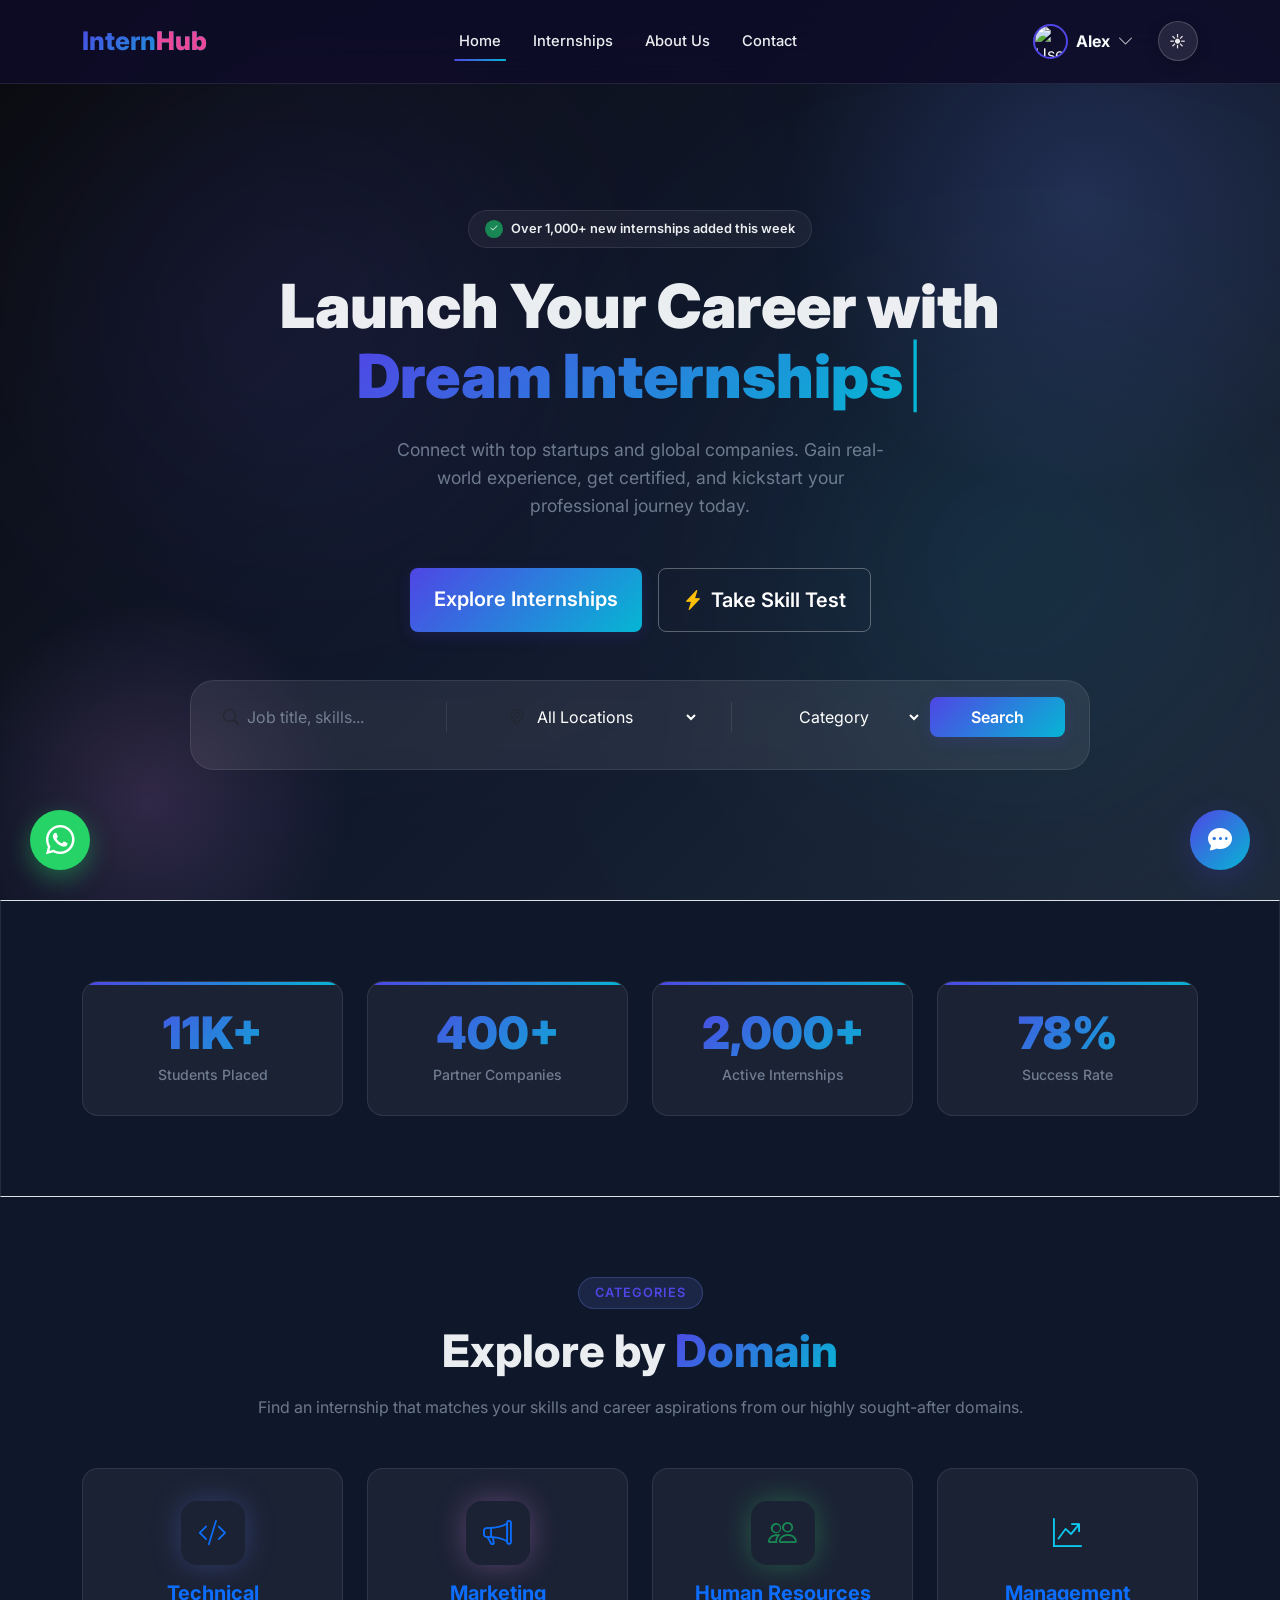
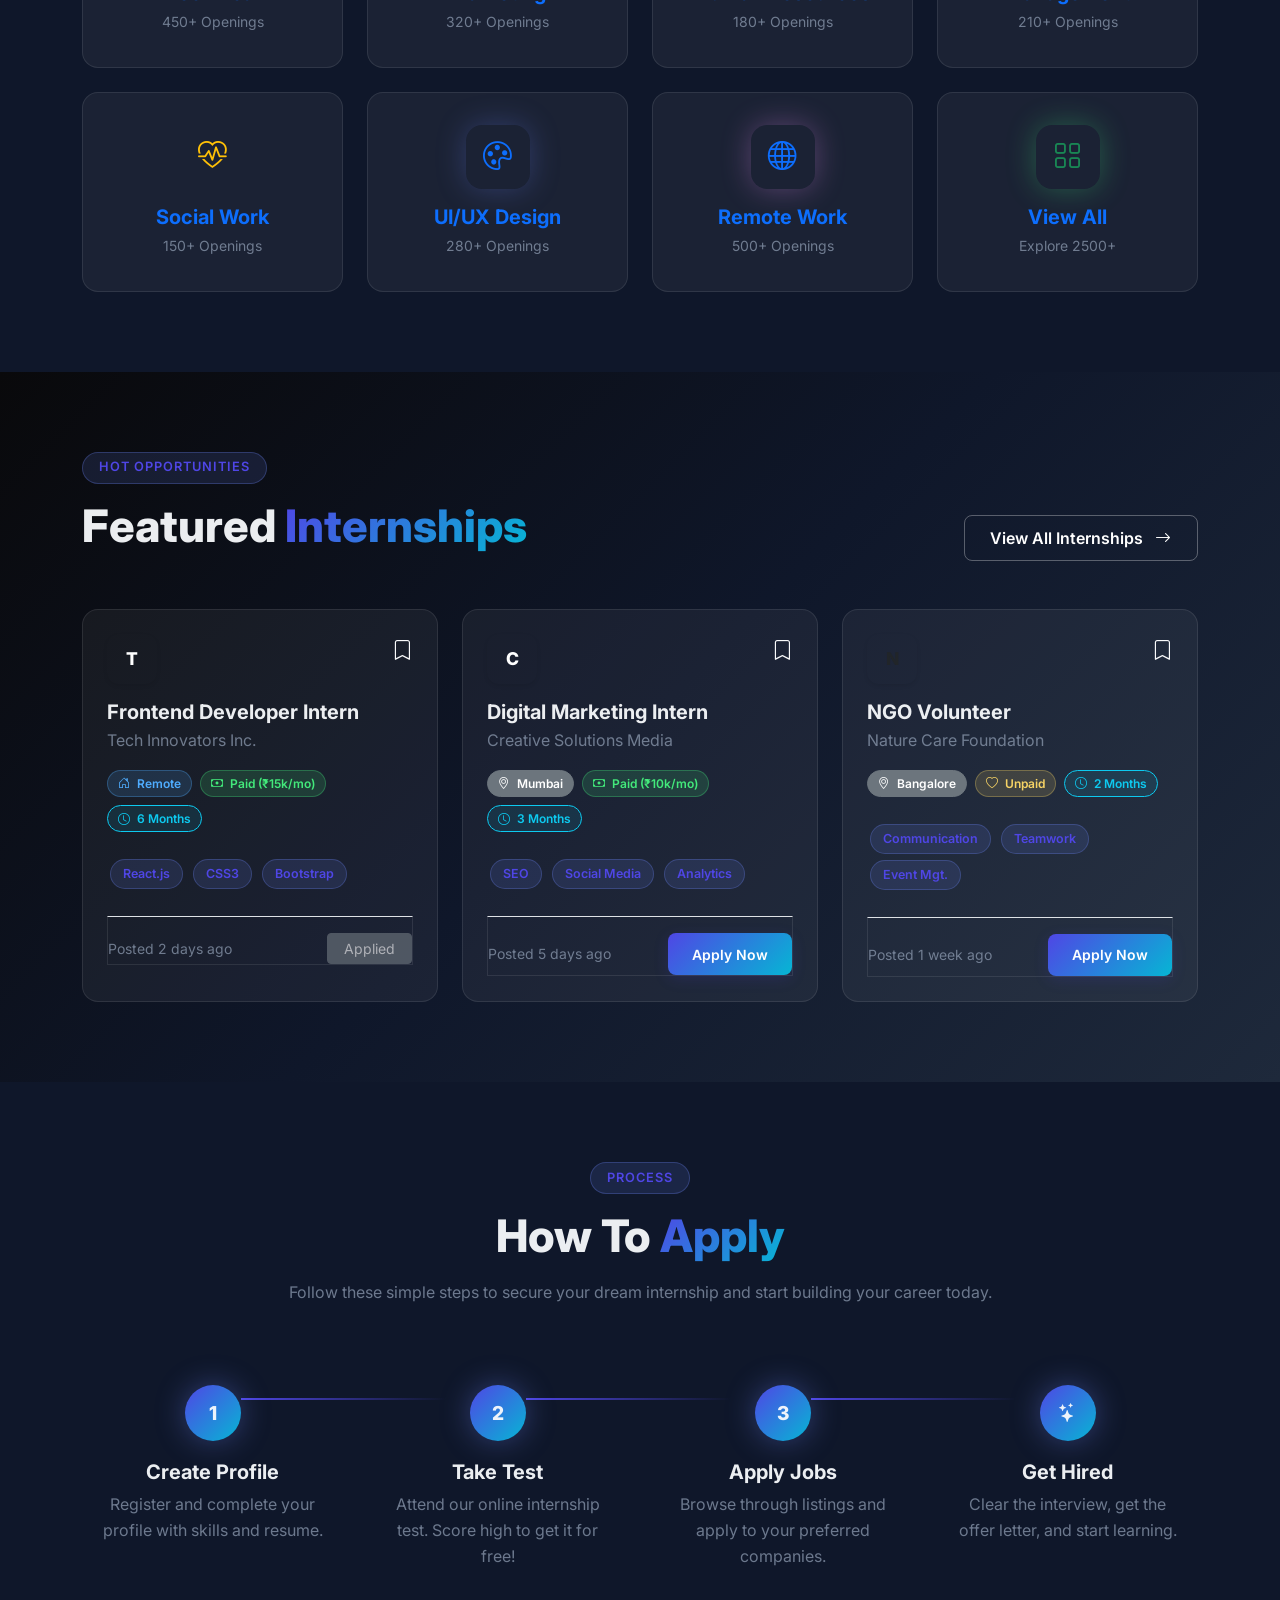
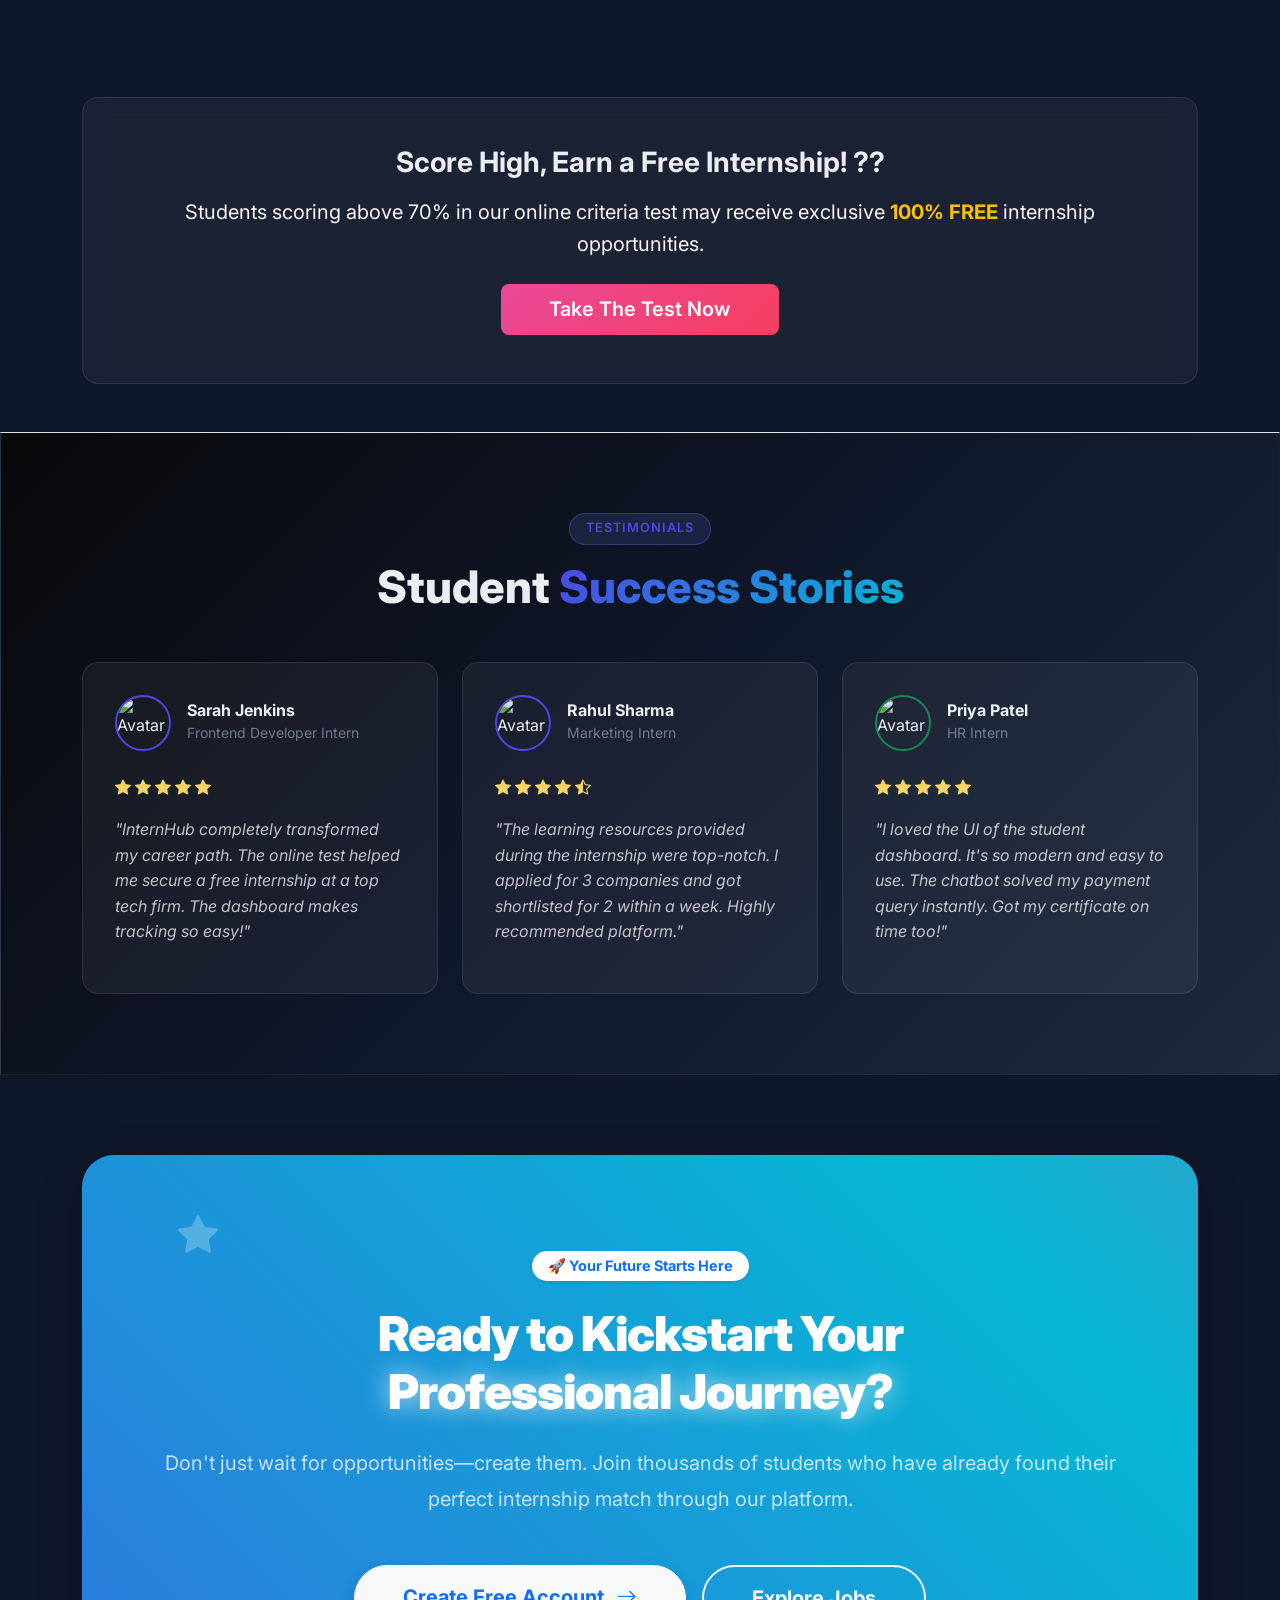
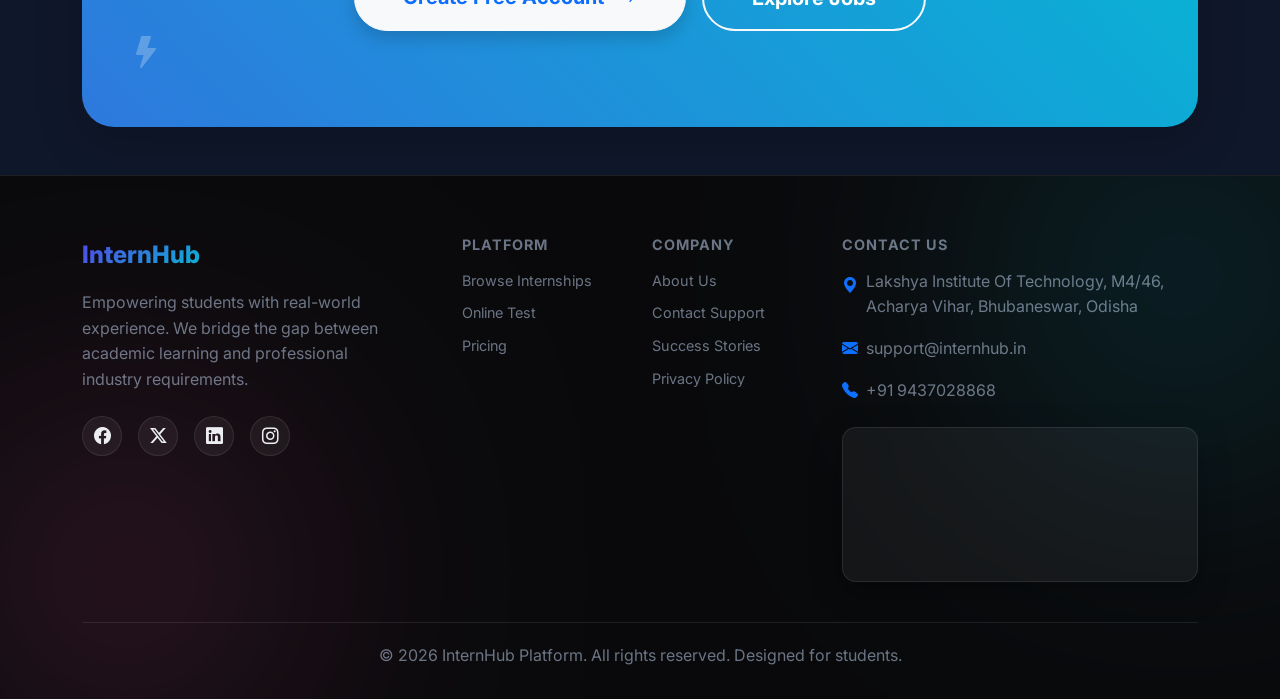
==== commit 1f812017: "initial commit" ====
--- a/index.html
+++ b/index.html
@@ -37,12 +37,11 @@
                 <ul class="navbar-nav mx-auto">
                     <li class="nav-item"><a class="nav-link active" href="index.html">Home</a></li>
                     <li class="nav-item"><a class="nav-link" href="internships.html">Internships</a></li>
-                    <li class="nav-item"><a class="nav-link" href="learning_resources.html">Learning</a></li>
                     <li class="nav-item"><a class="nav-link" href="about.html">About Us</a></li>
                     <li class="nav-item"><a class="nav-link" href="contact.html">Contact</a></li>
                 </ul>
                 <div class="d-flex align-items-center gap-3 mt-3 mt-lg-0">
-                    <a href="login.html" class="text-light text-decoration-none fw-medium">Login</a>
+                    <a href="login.html" class="btn btn-outline-light-grad px-3 py-2">Login</a>
                     <a href="register.html" class="btn btn-primary-grad ripple-btn">Register Free</a>
                 </div>
             </div>
@@ -50,7 +49,11 @@
     </nav>
 
     <!-- Hero Section -->
-    <section class="hero-section">
+    <section class="hero-section position-relative overflow-hidden">
+        <!-- Ambient Background Glow Blobs -->
+        <div class="glow-blob glow-blob-primary" style="top: 10%; left: 5%;"></div>
+        <div class="glow-blob glow-blob-secondary" style="bottom: 15%; right: 5%;"></div>
+
         <div class="container text-center position-relative z-1">
             <div class="d-inline-flex align-items-center gap-2 floating-badge mb-4" data-anim="fade-up">
                 <span class="badge bg-success rounded-circle p-1"><i class="bi bi-check2"></i></span>
@@ -58,8 +61,8 @@
             </div>
 
             <h1 class="hero-title mb-4" data-anim="fade-up" data-delay="1">
-                Launch Your Career with the <br>
-                <span class="gradient-text">Best Internship Opportunities</span>
+                Launch Your Career with <br>
+                <span class="gradient-text" id="typewriter-text">Best Internships</span><span class="cursor-blink">|</span>
             </h1>
 
             <p class="hero-subtitle mx-auto mb-5" data-anim="fade-up" data-delay="2">
@@ -75,11 +78,11 @@
 
             <!-- Search Bar -->
             <div class="search-container mx-auto mt-5" style="max-width: 900px;" data-anim="zoom-in" data-delay="4">
-                <form class="row g-2 align-items-center">
+                <form class="row g-2 align-items-center" id="search-filter-form">
                     <div class="col-md-3">
                         <div class="d-flex align-items-center px-2">
                             <i class="bi bi-search text-muted me-2"></i>
-                            <input type="text" placeholder="Job title, skills...">
+                            <input type="text" id="search-input" placeholder="Job title, skills...">
                         </div>
                     </div>
                     <div class="col-md-1 d-none d-md-block">
@@ -88,7 +91,7 @@
                     <div class="col-md-3">
                         <div class="d-flex align-items-center px-2">
                             <i class="bi bi-geo-alt text-muted me-2"></i>
-                            <select>
+                            <select id="location-select">
                                 <option value="">All Locations</option>
                                 <option value="remote">Remote</option>
                                 <option value="bangalore">Bangalore</option>
@@ -100,7 +103,7 @@
                         <div class="search-divider"></div>
                     </div>
                     <div class="col-md-2">
-                        <select class="px-2">
+                        <select id="category-select" class="px-2">
                             <option value="">Category</option>
                             <option value="tech">Technical</option>
                             <option value="marketing">Marketing</option>
@@ -111,6 +114,7 @@
                         <button type="submit" class="btn btn-primary-grad w-100 py-2">Search</button>
                     </div>
                 </form>
+                <div id="search-status" class="text-center text-muted-light fs-sm mt-3"></div>
             </div>
         </div>
     </section>
@@ -158,9 +162,9 @@
             </div>
 
             <div class="row g-4">
-                <!-- Category 1 -->
+                 <!-- Category 1 -->
                 <div class="col-6 col-md-4 col-lg-3" data-anim="fade-up" data-delay="0">
-                    <a href="internships.html" class="category-card d-block">
+                    <a href="#internships" onclick="triggerCategoryFilter('tech'); return false;" class="category-card d-block">
                         <div class="category-icon bg-primary-gradient bg-opacity-10 text-primary glow-primary"><i
                                 class="bi bi-code-slash"></i></div>
                         <h5 class="fw-bold mb-1">Technical</h5>
@@ -169,7 +173,7 @@
                 </div>
                 <!-- Category 2 -->
                 <div class="col-6 col-md-4 col-lg-3" data-anim="fade-up" data-delay="1">
-                    <a href="internships.html" class="category-card d-block">
+                    <a href="#internships" onclick="triggerCategoryFilter('marketing'); return false;" class="category-card d-block">
                         <div class="category-icon bg-accent-gradient bg-opacity-10 text-accent glow-accent"><i
                                 class="bi bi-megaphone"></i></div>
                         <h5 class="fw-bold mb-1">Marketing</h5>
@@ -178,7 +182,7 @@
                 </div>
                 <!-- Category 3 -->
                 <div class="col-6 col-md-4 col-lg-3" data-anim="fade-up" data-delay="2">
-                    <a href="internships.html" class="category-card d-block">
+                    <a href="#internships" onclick="triggerCategoryFilter('hr'); return false;" class="category-card d-block">
                         <div class="category-icon bg-success-gradient bg-opacity-10 text-success glow-success"><i
                                 class="bi bi-people"></i></div>
                         <h5 class="fw-bold mb-1">Human Resources</h5>
@@ -187,7 +191,7 @@
                 </div>
                 <!-- Category 4 -->
                 <div class="col-6 col-md-4 col-lg-3" data-anim="fade-up" data-delay="3">
-                    <a href="internships.html" class="category-card d-block">
+                    <a href="#internships" onclick="document.getElementById('search-input').value='NGO'; triggerCategoryFilter('hr'); return false;" class="category-card d-block">
                         <div class="category-icon bg-info-gradient bg-opacity-10 text-info"><i
                                 class="bi bi-graph-up-arrow"></i></div>
                         <h5 class="fw-bold mb-1">Management</h5>
@@ -196,7 +200,7 @@
                 </div>
                 <!-- Category 5 -->
                 <div class="col-6 col-md-4 col-lg-3" data-anim="fade-up" data-delay="4">
-                    <a href="internships.html" class="category-card d-block">
+                    <a href="#internships" onclick="document.getElementById('search-input').value='NGO'; triggerCategoryFilter('hr'); return false;" class="category-card d-block">
                         <div class="category-icon bg-warning-gradient bg-opacity-10 text-warning"><i
                                 class="bi bi-heart-pulse"></i></div>
                         <h5 class="fw-bold mb-1">Social Work</h5>
@@ -205,7 +209,7 @@
                 </div>
                 <!-- Category 6 -->
                 <div class="col-6 col-md-4 col-lg-3" data-anim="fade-up" data-delay="5">
-                    <a href="internships.html" class="category-card d-block">
+                    <a href="#internships" onclick="document.getElementById('search-input').value='frontend'; triggerCategoryFilter('tech'); return false;" class="category-card d-block">
                         <div class="category-icon bg-primary-gradient bg-opacity-10 text-primary glow-primary"><i
                                 class="bi bi-palette"></i></div>
                         <h5 class="fw-bold mb-1">UI/UX Design</h5>
@@ -214,7 +218,7 @@
                 </div>
                 <!-- Category 7 -->
                 <div class="col-6 col-md-4 col-lg-3" data-anim="fade-up" data-delay="6">
-                    <a href="internships.html" class="category-card d-block">
+                    <a href="#internships" onclick="document.getElementById('location-select').value='remote'; triggerCategoryFilter(''); return false;" class="category-card d-block">
                         <div class="category-icon bg-accent-gradient bg-opacity-10 text-accent glow-accent"><i
                                 class="bi bi-globe"></i></div>
                         <h5 class="fw-bold mb-1">Remote Work</h5>
@@ -223,7 +227,7 @@
                 </div>
                 <!-- Category 8 -->
                 <div class="col-6 col-md-4 col-lg-3" data-anim="fade-up" data-delay="7">
-                    <a href="internships.html" class="category-card d-block">
+                    <a href="#internships" onclick="resetFilters(); return false;" class="category-card d-block">
                         <div class="category-icon bg-success-gradient bg-opacity-10 text-success glow-success"><i
                                 class="bi bi-grid"></i></div>
                         <h5 class="fw-bold mb-1">View All</h5>
@@ -242,13 +246,13 @@
                     <span class="section-badge">Hot Opportunities</span>
                     <h2 class="section-title">Featured <span class="gradient-text">Internships</span></h2>
                 </div>
-                <a href="internships.html" class="btn btn-outline-light-grad d-none d-md-inline-block">View All Internships <i
-                        class="bi bi-arrow-right ms-2"></i></a>
-            </div>
-
-            <div class="row g-4">
+                <a href="internships.html" class="btn btn-outline-light-grad d-none d-md-inline-block">View All
+                    Internships <i class="bi bi-arrow-right ms-2"></i></a>
+            </div>
+
+            <div class="row g-4" id="internships-grid">
                 <!-- Card 1 -->
-                <div class="col-md-6 col-xl-4" data-anim="fade-up" data-delay="0">
+                <div class="col-md-6 col-xl-4 filter-item" data-anim="fade-up" data-delay="0" data-category="tech" data-location="remote" data-keywords="frontend developer intern react css bootstrap web development front end html javascript ui ux tech innovators inc">
                     <div class="internship-card">
                         <div class="d-flex justify-content-between align-items-start mb-3">
                             <div class="company-logo bg-primary-gradient shadow-sm">T</div>
@@ -260,7 +264,7 @@
 
                         <div class="d-flex flex-wrap gap-2 mb-4">
                             <span class="badge-remote"><i class="bi bi-house-door me-1"></i> Remote</span>
-                            <span class="badge-paid"><i class="bi bi-cash me-1"></i> Paid (?15k/mo)</span>
+                            <span class="badge-paid"><i class="bi bi-cash me-1"></i> Paid (₹15k/mo)</span>
                             <span class="badge-unpaid text-info border-info bg-info bg-opacity-10"><i
                                     class="bi bi-clock me-1"></i> 6 Months</span>
                         </div>
@@ -280,7 +284,7 @@
                 </div>
 
                 <!-- Card 2 -->
-                <div class="col-md-6 col-xl-4" data-anim="fade-up" data-delay="1">
+                <div class="col-md-6 col-xl-4 filter-item" data-anim="fade-up" data-delay="1" data-category="marketing" data-location="mumbai" data-keywords="digital marketing intern creative solutions media seo social media branding content ads marketing analytics">
                     <div class="internship-card">
                         <div class="d-flex justify-content-between align-items-start mb-3">
                             <div class="company-logo bg-accent-gradient shadow-sm">C</div>
@@ -293,7 +297,7 @@
                         <div class="d-flex flex-wrap gap-2 mb-4">
                             <span class="badge-paid text-white bg-secondary border-secondary"><i
                                     class="bi bi-geo-alt me-1"></i> Mumbai</span>
-                            <span class="badge-paid"><i class="bi bi-cash me-1"></i> Paid (?10k/mo)</span>
+                            <span class="badge-paid"><i class="bi bi-cash me-1"></i> Paid (₹10k/mo)</span>
                             <span class="badge-unpaid text-info border-info bg-info bg-opacity-10"><i
                                     class="bi bi-clock me-1"></i> 3 Months</span>
                         </div>
@@ -313,7 +317,7 @@
                 </div>
 
                 <!-- Card 3 -->
-                <div class="col-md-6 col-xl-4" data-anim="fade-up" data-delay="2">
+                <div class="col-md-6 col-xl-4 filter-item" data-anim="fade-up" data-delay="2" data-category="hr" data-location="bangalore" data-keywords="ngo volunteer social work nature care foundation communication teamwork event management community service">
                     <div class="internship-card">
                         <div class="d-flex justify-content-between align-items-start mb-3">
                             <div class="company-logo bg-success-gradient shadow-sm text-dark">N</div>
@@ -344,6 +348,14 @@
                         </div>
                     </div>
                 </div>
+            </div>
+
+            <!-- No Results Message -->
+            <div id="no-results-msg" class="text-center py-5 border border-glass rounded-xl mt-4" style="display: none; background: var(--card-bg);">
+                <i class="bi bi-search fs-1 text-muted mb-3 d-block"></i>
+                <h4 class="fw-bold">No Internships Found</h4>
+                <p class="text-muted-light">Try adjusting your filters or search keywords to find matching roles.</p>
+                <button type="button" class="btn btn-outline-light-grad btn-sm px-4 mt-2" onclick="resetFilters()">Reset Filters</button>
             </div>
 
             <div class="text-center mt-5 d-md-none">
@@ -376,7 +388,7 @@
                         <div class="step-number">2</div>
                         <div class="step-connector d-none d-md-block"></div>
                         <h5 class="fw-bold mb-2">Take Test</h5>
-                        <p class="text-muted-light fs-sm">Attend our online aptitude test. Score high to get it for
+                        <p class="text-muted-light fs-sm">Attend our online internship test. Score high to get it for
                             free!</p>
                     </div>
                 </div>
@@ -416,7 +428,7 @@
         </div>
     </section>
 
-    <!-- Reviews / Success Stories -->
+    <!-- Reviews / Success Stories -->              
     <section class="section border-top border-glass bg-dark-grad">
         <div class="container">
             <div class="text-center mb-5" data-anim="fade-up">
@@ -497,34 +509,59 @@
         </div>
     </section>
 
-    <!-- CTA Banner -->
-    <section class="section pb-0" data-anim="fade-up">
-        <div class="container">
-            <div class="bg-primary-gradient rounded-xl p-5 text-center position-relative overflow-hidden shadow-lg">
-                <div class="position-relative z-1 py-4">
-                    <h2 class="fw-bold text-white mb-3">Ready to kickstart your professional journey?</h2>
-                    <p class="text-white opacity-75 mb-4 max-w-600 mx-auto">Join thousands of students who have already
-                        found their perfect internship match through our platform.</p>
-                    <a href="register.html"
-                        class="btn btn-light btn-lg text-primary fw-bold px-5 rounded-pill shadow-sm">Create Free
-                        Account</a>
-                </div>
-                <!-- Decorative circles -->
-                <div
-                    class="position-absolute top-0 start-0 translate-middle w-50 h-100 bg-white opacity-10 rounded-circle rounded-pill">
-                </div>
-                <div
-                    class="position-absolute bottom-0 end-0 translate-middle-x w-25 h-100 bg-white opacity-10 rounded-circle">
+    <!-- CTA Banner (Premium Redesign) -->
+    <section class="section pb-0" data-anim="zoom-in">
+        <div class="container">
+            <div class="cta-premium-card rounded-xl p-4 p-md-5 text-center position-relative overflow-hidden shadow-lg gradient-shift"
+                style="background: linear-gradient(45deg, var(--primary), var(--secondary), var(--accent)); background-size: 300% 300%;">
+
+                <!-- Floating Decorative Elements -->
+                <div class="position-absolute top-0 start-10 mt-5 ms-5 fs-1 text-white opacity-25 bounce-anim d-none d-md-block"
+                    style="pointer-events: none;"><i class="bi bi-star-fill"></i></div>
+                <div class="position-absolute bottom-0 end-10 mb-5 me-5 fs-2 text-white opacity-25 float-404 d-none d-md-block"
+                    style="pointer-events: none;"><i class="bi bi-lightning-fill"></i></div>
+
+                <div class="position-relative z-1 py-4 py-md-5">
+                    <span
+                        class="badge bg-white text-primary mb-4 px-3 py-2 rounded-pill fw-bold shadow-sm bounce-anim d-inline-block"
+                        style="font-size: 0.9rem;">🚀 Your Future Starts Here</span>
+
+                    <h2 class="text-white mb-4 display-5" style="font-weight: 900; letter-spacing: -1px;">
+                        Ready to Kickstart Your <br class="d-none d-md-block">
+                        <span style="color: #fff; text-shadow: 0 0 25px rgba(255,255,255,0.7);">Professional
+                            Journey?</span>
+                    </h2>
+
+                    <p class="text-white opacity-75 mb-5 fs-5 max-w-600 mx-auto" style="line-height: 1.8;">
+                        Don't just wait for opportunities—create them. Join thousands of students who have already found
+                        their perfect internship match through our platform.
+                    </p>
+
+                    <div class="d-flex justify-content-center gap-3 flex-wrap">
+                        <a href="register.html"
+                            class="btn btn-light btn-lg text-primary fw-bold px-5 py-3 rounded-pill shadow hover-glow">
+                            Create Free Account <i class="bi bi-arrow-right ms-2"></i>
+                        </a>
+                        <a href="internships.html"
+                            class="btn btn-outline-light btn-lg text-white fw-bold px-5 py-3 rounded-pill hover-glow"
+                            style="border-width: 2px;">
+                            Explore Jobs
+                        </a>
+                    </div>
                 </div>
             </div>
         </div>
     </section>
 
     <!-- Footer -->
-    <footer class="footer mt-5">
+    <footer class="footer mt-5 position-relative overflow-hidden">
+        <!-- Ambient Background Glow Blobs -->
+        <div class="glow-blob glow-blob-accent" style="bottom: -50px; left: -50px; opacity: 0.18;"></div>
+        <div class="glow-blob glow-blob-secondary" style="top: -100px; right: -100px; opacity: 0.15;"></div>
+
         <div class="container">
             <div class="row g-4">
-                <div class="col-lg-4 pe-lg-5">
+                <div class="col-lg-4 pe-lg-5" data-anim="fade-up" data-delay="1">
                     <a class="footer-brand gradient-text d-inline-block mb-3" href="index.html">InternHub</a>
                     <p class="text-muted-light fs-sm mb-4">Empowering students with real-world experience. We bridge the
                         gap between academic learning and professional industry requirements.</p>
@@ -535,33 +572,36 @@
                         <a href="#" class="topbar-icon-btn"><i class="bi bi-instagram"></i></a>
                     </div>
                 </div>
-                <div class="col-6 col-lg-2 offset-lg-1">
+                <div class="col-6 col-lg-2" data-anim="fade-up" data-delay="2">
                     <h6 class="footer-title">Platform</h6>
                     <a href="internships.html" class="footer-link">Browse Internships</a>
                     <a href="online_test.html" class="footer-link">Online Test</a>
-                    <a href="learning_resources.html" class="footer-link">Learning Resources</a>
                     <a href="payment.html" class="footer-link">Pricing</a>
                 </div>
-                <div class="col-6 col-lg-2">
+                <div class="col-6 col-lg-2" data-anim="fade-up" data-delay="3">
                     <h6 class="footer-title">Company</h6>
                     <a href="about.html" class="footer-link">About Us</a>
                     <a href="contact.html" class="footer-link">Contact Support</a>
                     <a href="review.html" class="footer-link">Success Stories</a>
                     <a href="#" class="footer-link">Privacy Policy</a>
                 </div>
-                <div class="col-lg-3">
+                <div class="col-lg-4" data-anim="fade-up" data-delay="4">
                     <h6 class="footer-title">Contact Us</h6>
                     <div class="d-flex align-items-start gap-2 mb-3 text-muted-light fs-sm">
                         <i class="bi bi-geo-alt-fill text-primary mt-1"></i>
-                        <span>123 Innovation Drive, Tech Park,<br>Bangalore, India 560001</span>
+                        <span>Lakshya Institute Of Technology, M4/46, Acharya Vihar, Bhubaneswar, Odisha</span>
                     </div>
                     <div class="d-flex align-items-center gap-2 mb-3 text-muted-light fs-sm">
                         <i class="bi bi-envelope-fill text-primary"></i>
                         <span>support@internhub.in</span>
                     </div>
-                    <div class="d-flex align-items-center gap-2 text-muted-light fs-sm">
+                    <div class="d-flex align-items-center gap-2 mb-4 text-muted-light fs-sm">
                         <i class="bi bi-telephone-fill text-primary"></i>
-                        <span>+91 98765 43210</span>
+                        <span>+91 9437028868</span>
+                    </div>
+                    <!-- Footer Map -->
+                    <div class="footer-map-container" style="height: 155px;">
+                        <iframe src="https://maps.google.com/maps?q=Lakshya+Institute+Of+Technology,+Bhubaneswar&t=&z=15&ie=UTF8&iwloc=&output=embed" width="100%" height="100%" style="border:0;" allowfullscreen="" loading="lazy" referrerpolicy="no-referrer-when-downgrade"></iframe>
                     </div>
                 </div>
             </div>
@@ -570,6 +610,12 @@
             </div>
         </div>
     </footer>
+
+    <!-- WHATSAPP FAB -->
+    <a href="https://wa.me/9437028868?text=Hi!%20I%20have%20a%20query%20about%20InternHub." target="_blank"
+        class="whatsapp-fab ripple-btn" title="Chat on WhatsApp">
+        <i class="bi bi-whatsapp"></i>
+    </a>
 
     <!-- CHATBOT COMPONENT (Controlled by main.js) -->
     <button id="chatbotFab" class="chatbot-fab ripple-btn">
@@ -609,5 +655,4 @@
     <script src="js/theme.js"></script>
 </body>
 
-</html>
-
+</html>
--- a/css/style.css
+++ b/css/style.css
@@ -4,33 +4,33 @@
 @import url('https://fonts.googleapis.com/css2?family=Inter:wght@300;400;500;600;700;800;900&display=swap');
 
 :root {
-  --primary: #667eea;
-  --primary-dark: #5a67d8;
-  --secondary: #764ba2;
-  --accent: #f093fb;
-  --accent2: #f5576c;
-  --success: #43e97b;
-  --success2: #38f9d7;
-  --warning: #f6d365;
-  --warning2: #fda085;
-  --info: #4facfe;
-  --info2: #00f2fe;
-  --dark: #0f0c29;
-  --dark2: #1a1a2e;
-  --dark3: #16213e;
-  --card-bg: rgba(255, 255, 255, 0.07);
-  --card-border: rgba(255, 255, 255, 0.15);
-  --text-light: rgba(255, 255, 255, 0.85);
-  --text-muted: rgba(255, 255, 255, 0.5);
-  --gradient-primary: linear-gradient(135deg, #667eea 0%, #764ba2 100%);
-  --gradient-accent: linear-gradient(135deg, #f093fb 0%, #f5576c 100%);
-  --gradient-success: linear-gradient(135deg, #43e97b 0%, #38f9d7 100%);
-  --gradient-warm: linear-gradient(135deg, #f6d365 0%, #fda085 100%);
-  --gradient-info: linear-gradient(135deg, #4facfe 0%, #00f2fe 100%);
-  --gradient-dark: linear-gradient(135deg, #0f0c29 0%, #302b63 50%, #24243e 100%);
-  --shadow-sm: 0 4px 15px rgba(102, 126, 234, 0.2);
-  --shadow-md: 0 8px 30px rgba(102, 126, 234, 0.3);
-  --shadow-lg: 0 20px 60px rgba(0, 0, 0, 0.4);
+  --primary: #4f46e5;       /* Vibrant Electric Indigo */
+  --primary-dark: #4338ca;  /* Deep Indigo */
+  --secondary: #06b6d4;     /* Tech Cyber Cyan */
+  --accent: #ec4899;        /* Hot Neon Pink */
+  --accent2: #f43f5e;       /* Deep Rose */
+  --success: #10b981;       /* Emerald Green */
+  --success2: #059669;      /* Dark Emerald */
+  --warning: #f59e0b;       /* Amber Gold */
+  --warning2: #d97706;      /* Dark Amber */
+  --info: #3b82f6;          /* Royal Blue */
+  --info2: #2563eb;         /* Dark Royal Blue */
+  --dark: #09090b;          /* Dark Charcoal Zinc */
+  --dark2: #0f172a;         /* Deep Slate Page Backdrop */
+  --dark3: #1e293b;         /* Cool Gray-Slate Card Backdrop */
+  --card-bg: rgba(255, 255, 255, 0.05);
+  --card-border: rgba(255, 255, 255, 0.09);
+  --text-light: rgba(248, 250, 252, 0.95);  /* Cool off-white */
+  --text-muted: rgba(148, 163, 184, 0.7);   /* Muted gray-blue */
+  --gradient-primary: linear-gradient(135deg, #4f46e5 0%, #06b6d4 100%); /* Gorgeous Indigo to Cyan */
+  --gradient-accent: linear-gradient(135deg, #ec4899 0%, #f43f5e 100%);  /* Cyber Pink to Deep Rose */
+  --gradient-success: linear-gradient(135deg, #10b981 0%, #059669 100%);
+  --gradient-warm: linear-gradient(135deg, #f59e0b 0%, #d97706 100%);
+  --gradient-info: linear-gradient(135deg, #3b82f6 0%, #2563eb 100%);
+  --gradient-dark: linear-gradient(135deg, #09090b 0%, #0f172a 50%, #1e293b 100%);
+  --shadow-sm: 0 4px 15px rgba(79, 70, 229, 0.15);
+  --shadow-md: 0 8px 30px rgba(79, 70, 229, 0.22);
+  --shadow-lg: 0 20px 60px rgba(0, 0, 0, 0.55);
   --radius-sm: 8px;
   --radius-md: 16px;
   --radius-lg: 24px;
@@ -45,7 +45,7 @@
 body {
   font-family: 'Inter', sans-serif;
   background: var(--dark2);
-  color: #fff;
+  color: var(--text-light);
   overflow-x: hidden;
   line-height: 1.6;
 }
@@ -425,7 +425,7 @@
 }
 
 .search-container input::placeholder { color: var(--text-muted); }
-.search-container select option { background: var(--dark2); color: #fff; }
+.search-container select option, .form-control-dark option { background: var(--dark2); color: var(--text-light); }
 
 .search-divider {
   width: 1px; background: var(--card-border);
@@ -444,6 +444,39 @@
 .footer-link:hover { color: #fff; padding-left: 5px; }
 .footer-title { font-weight: 700; font-size: 0.9rem; letter-spacing: 1px; text-transform: uppercase; color: var(--text-muted); margin-bottom: 1rem; }
 .footer-bottom { border-top: 1px solid var(--card-border); padding-top: 20px; margin-top: 40px; }
+
+/* ---- FOOTER SOCIAL LINKS ---- */
+.topbar-icon-btn {
+  width: 40px; height: 40px;
+  border-radius: 50%;
+  background: var(--card-bg);
+  border: 1px solid var(--card-border);
+  display: flex; align-items: center; justify-content: center;
+  color: var(--text-light);
+  text-decoration: none;
+  transition: all 0.35s cubic-bezier(0.4, 0, 0.2, 1);
+  font-size: 1.05rem;
+}
+
+.topbar-icon-btn:hover {
+  background: var(--gradient-primary);
+  border-color: transparent;
+  color: #fff !important;
+  transform: translateY(-4px) scale(1.12);
+  box-shadow: 0 8px 24px rgba(102, 126, 234, 0.35);
+}
+
+body.light-mode .topbar-icon-btn {
+  background: rgba(15, 23, 42, 0.05);
+  border-color: var(--card-border);
+  color: var(--text-muted);
+}
+
+body.light-mode .topbar-icon-btn:hover {
+  background: var(--gradient-primary);
+  color: #fff !important;
+  border-color: transparent;
+}
 
 /* ---- STEP CARDS ---- */
 .step-card {
@@ -484,7 +517,7 @@
   background: rgba(255,255,255,0.06);
   border: 1px solid var(--card-border);
   border-radius: var(--radius-sm);
-  color: #fff;
+  color: #e2e2e2;
   padding: 0.75rem 1rem;
   transition: var(--transition);
   width: 100%;
@@ -705,14 +738,17 @@
 #theme-toggle-btn {
   display: inline-flex;
   align-items: center;
+  justify-content: center;
   background: rgba(255, 255, 255, 0.10);
   border: 1px solid rgba(255, 255, 255, 0.18);
   backdrop-filter: blur(18px);
   -webkit-backdrop-filter: blur(18px);
   color: rgba(255, 255, 255, 0.9);
-  padding: 0.4rem 0.9rem;
-  border-radius: 50px;
-  font-size: 0.8rem;
+  padding: 0;
+  width: 40px;
+  height: 40px;
+  border-radius: 50%;
+  font-size: 1.1rem;
   font-weight: 600;
   cursor: pointer;
   transition: all 0.3s cubic-bezier(0.4, 0, 0.2, 1);
@@ -744,32 +780,32 @@
    LIGHT MODE — CSS VARIABLE OVERRIDES
    ============================================= */
 body.light-mode {
-  /* core palette */
-  --dark:  #f0f2ff;
-  --dark2: #e8eaf6;
-  --dark3: #dde1f7;
+  /* core palette - pristine modern cool-gray & slate theme */
+  --dark:  #ffffff;       /* Pure white for popping elements */
+  --dark2: #f8fafc;       /* Clean slate-50 background for base page */
+  --dark3: #f1f5f9;       /* Soft slate-100 for alternating sections */
 
   /* cards & borders */
-  --card-bg:     rgba(255, 255, 255, 0.80);
-  --card-border: rgba(102, 126, 234, 0.20);
-
-  /* text */
-  --text-light: rgba(22, 22, 55, 0.88);
-  --text-muted: rgba(22, 22, 55, 0.52);
+  --card-bg:     #ffffff;
+  --card-border: #e2e8f0; /* Crisp slate-200 border */
+
+  /* text - high contrast slate colors */
+  --text-light: #0f172a;  /* Slate-900 for headings */
+  --text-muted: #475569;  /* Slate-600 for clean readable body copy */
 
   /* gradients */
-  --gradient-dark: linear-gradient(135deg, #e8eaf6 0%, #c5cae9 50%, #d1d9f5 100%);
-
-  /* shadows — softer */
-  --shadow-sm: 0 4px 15px rgba(102, 126, 234, 0.12);
-  --shadow-md: 0 8px 30px rgba(102, 126, 234, 0.18);
-  --shadow-lg: 0 20px 60px rgba(0, 0, 0, 0.08);
+  --gradient-dark: linear-gradient(135deg, #f8fafc 0%, #f1f5f9 50%, #e2e8f0 100%);
+
+  /* shadows — clean & soft */
+  --shadow-sm: 0 4px 12px rgba(15, 23, 42, 0.04);
+  --shadow-md: 0 8px 24px rgba(15, 23, 42, 0.06);
+  --shadow-lg: 0 20px 40px rgba(15, 23, 42, 0.10);
 }
 
 /* global body */
 body.light-mode {
   background: var(--dark2);
-  color: #16163a;
+  color: var(--text-light);
 }
 
 /* smooth transitions for all elements */
@@ -798,15 +834,15 @@
 /* ---- Search ---- */
 body.light-mode .search-container {
   background: rgba(255, 255, 255, 0.70);
-  border-color: rgba(102, 126, 234, 0.2);
+  border-color: var(--card-border);
 }
 body.light-mode .search-container input,
-body.light-mode .search-container select { color: #16163a; }
-body.light-mode .search-container input::placeholder { color: rgba(22, 22, 55, 0.45); }
-body.light-mode .search-divider { background: rgba(102, 126, 234, 0.2); }
+body.light-mode .search-container select { color: var(--text-light); }
+body.light-mode .search-container input::placeholder { color: var(--text-muted); opacity: 0.8; }
+body.light-mode .search-divider { background: var(--card-border); }
 
 /* ---- Section backgrounds ---- */
-body.light-mode .bg-dark-grad { background: linear-gradient(135deg, #dde1f7 0%, #e8eaf6 100%) !important; }
+body.light-mode .bg-dark-grad { background: linear-gradient(135deg, var(--dark3) 0%, var(--dark2) 100%) !important; }
 body.light-mode section[style*="background: var(--dark2)"] { background: var(--dark3) !important; }
 
 /* ---- Cards ---- */
@@ -816,31 +852,32 @@
 body.light-mode .stat-card,
 body.light-mode .review-card,
 body.light-mode .category-card {
-  background: rgba(255, 255, 255, 0.80);
-  border-color: rgba(102, 126, 234, 0.18);
-  color: #16163a;
+  background: var(--card-bg);
+  border-color: var(--card-border);
+  color: var(--text-light);
+  box-shadow: var(--shadow-sm);
 }
 body.light-mode .category-card:hover {
   background: var(--gradient-primary);
   color: #fff;
 }
 body.light-mode .stat-label,
-body.light-mode .text-muted-light { color: rgba(22, 22, 55, 0.55) !important; }
+body.light-mode .text-muted-light { color: var(--text-muted) !important; }
 
 /* ---- Floating badge ---- */
 body.light-mode .floating-badge {
-  background: rgba(255, 255, 255, 0.80);
-  border-color: rgba(102, 126, 234, 0.2);
-  color: #16163a;
+  background: var(--card-bg);
+  border-color: var(--card-border);
+  color: var(--text-light);
 }
 
 /* ---- Outline button ---- */
 body.light-mode .btn-outline-light-grad {
-  border-color: rgba(102, 126, 234, 0.45);
+  border-color: var(--card-border);
   color: var(--primary);
 }
 body.light-mode .btn-outline-light-grad:hover {
-  background: rgba(102, 126, 234, 0.10);
+  background: rgba(102, 126, 234, 0.08);
   color: var(--primary);
 }
 
@@ -849,23 +886,24 @@
 
 /* ---- Footer ---- */
 body.light-mode .footer {
-  background: #dde1f7;
-  border-top-color: rgba(102, 126, 234, 0.15);
-}
-body.light-mode .footer-link { color: rgba(22, 22, 55, 0.55); }
+  background: var(--dark3);
+  border-top-color: var(--card-border);
+}
+body.light-mode .footer-link { color: var(--text-muted); }
 body.light-mode .footer-link:hover { color: var(--primary); }
-body.light-mode .footer-title { color: rgba(22, 22, 55, 0.45); }
-body.light-mode .footer-bottom { border-top-color: rgba(102, 126, 234, 0.15); }
+body.light-mode .footer-title { color: var(--text-light); opacity: 0.8; }
+body.light-mode .footer-bottom { border-top-color: var(--card-border); }
 
 /* ---- Chatbot ---- */
 body.light-mode .chatbot-window {
-  background: #f0f2ff;
-  border-color: rgba(102, 126, 234, 0.2);
+  background: var(--dark2);
+  border-color: var(--card-border);
+  box-shadow: var(--shadow-md);
 }
 body.light-mode .chat-msg.bot {
-  background: rgba(102, 126, 234, 0.08);
-  border-color: rgba(102, 126, 234, 0.2);
-  color: #16163a;
+  background: var(--dark3);
+  border-color: var(--card-border);
+  color: var(--text-light);
 }
 body.light-mode .chatbot-input {
   background: rgba(255, 255, 255, 0.7);
@@ -917,4 +955,125 @@
 
 /* ---- Review card text ---- */
 body.light-mode .review-card p { color: rgba(22, 22, 55, 0.72) !important; opacity: 1 !important; }
-body.light-mode .review-card h6 { color: #16163a; }+body.light-mode .review-card h6 { color: #16163a; }
+
+/* ---- WHATSAPP FAB ---- */
+.whatsapp-fab {
+  position: fixed;
+  bottom: 30px; left: 30px;
+  width: 60px; height: 60px;
+  border-radius: 50%;
+  background: #25D366;
+  color: #fff;
+  font-size: 1.8rem;
+  display: flex; align-items: center; justify-content: center;
+  box-shadow: 0 8px 24px rgba(37, 211, 102, 0.4);
+  transition: var(--transition);
+  z-index: 9999;
+  text-decoration: none;
+  animation: pulse-whatsapp 2s infinite;
+}
+
+.whatsapp-fab:hover {
+  transform: scale(1.1) rotate(10deg);
+  background: #128C7E;
+  color: #fff;
+}
+
+@keyframes pulse-whatsapp {
+  0%, 100% { box-shadow: 0 0 0 0 rgba(37, 211, 102, 0.5); }
+  50% { box-shadow: 0 0 0 12px rgba(37, 211, 102, 0); }
+}
+
+@media (max-width: 767px) {
+  .whatsapp-fab { bottom: 20px; left: 20px; width: 50px; height: 50px; font-size: 1.5rem; }
+}
+
+/* ---- PREMIUM FOOTER MAP ---- */
+.footer-map-container {
+  border: 1px solid var(--card-border);
+  border-radius: 14px;
+  overflow: hidden;
+  box-shadow: 0 10px 30px rgba(0, 0, 0, 0.4);
+  transition: all 0.4s cubic-bezier(0.165, 0.84, 0.44, 1);
+  background: var(--card-bg);
+}
+
+.footer-map-container:hover {
+  transform: translateY(-6px);
+  box-shadow: 0 20px 40px rgba(102, 126, 234, 0.25);
+  border-color: var(--primary);
+}
+
+.footer-map-container iframe {
+  filter: invert(90%) hue-rotate(180deg) grayscale(15%) contrast(115%);
+  transition: filter 0.5s ease;
+}
+
+body.light-mode .footer-map-container iframe {
+  filter: none;
+}
+
+/* ---- AMBIENT NEON GLOW BLOBS ---- */
+.glow-blob {
+  position: absolute;
+  border-radius: 50%;
+  filter: blur(130px);
+  opacity: 0.12;
+  pointer-events: none;
+  z-index: 0;
+  mix-blend-mode: screen;
+}
+
+.glow-blob-primary {
+  width: 450px;
+  height: 450px;
+  background: var(--primary);
+  animation: float-blob-1 20s ease-in-out infinite alternate;
+}
+
+.glow-blob-secondary {
+  width: 400px;
+  height: 400px;
+  background: var(--secondary);
+  animation: float-blob-2 24s ease-in-out infinite alternate;
+}
+
+.glow-blob-accent {
+  width: 350px;
+  height: 350px;
+  background: var(--accent);
+  animation: float-blob-3 16s ease-in-out infinite alternate;
+}
+
+@keyframes float-blob-1 {
+  0% { transform: translate(0, 0) scale(1); }
+  100% { transform: translate(80px, 50px) scale(1.18); }
+}
+
+@keyframes float-blob-2 {
+  0% { transform: translate(0, 0) scale(1); }
+  100% { transform: translate(-60px, -80px) scale(1.12); }
+}
+
+@keyframes float-blob-3 {
+  0% { transform: translate(0, 0) scale(1); }
+  100% { transform: translate(50px, -70px) scale(1.22); }
+}
+
+body.light-mode .glow-blob {
+  opacity: 0.06;
+  mix-blend-mode: multiply;
+  filter: blur(100px);
+}
+
+/* ---- TYPEWRITER CURSOR BLINK ---- */
+.cursor-blink {
+  font-weight: 300;
+  color: var(--secondary);
+  animation: blink 0.8s infinite;
+  margin-left: 4px;
+}
+@keyframes blink {
+  50% { opacity: 0; }
+}
--- a/css/animations.css
+++ b/css/animations.css
@@ -0,0 +1,6 @@
+��
+ / *   - - - -   R E C O R D I N G   P U L S E   - - - -   * / 
+ . p u l s e - r e c o r d i n g   {   a n i m a t i o n :   p u l s e - r e d   1 . 5 s   i n f i n i t e ;   } 
+ @ k e y f r a m e s   p u l s e - r e d   {   0 %   {   o p a c i t y :   1 ;   }   5 0 %   {   o p a c i t y :   0 . 3 ;   }   1 0 0 %   {   o p a c i t y :   1 ;   }   } + 
+ 
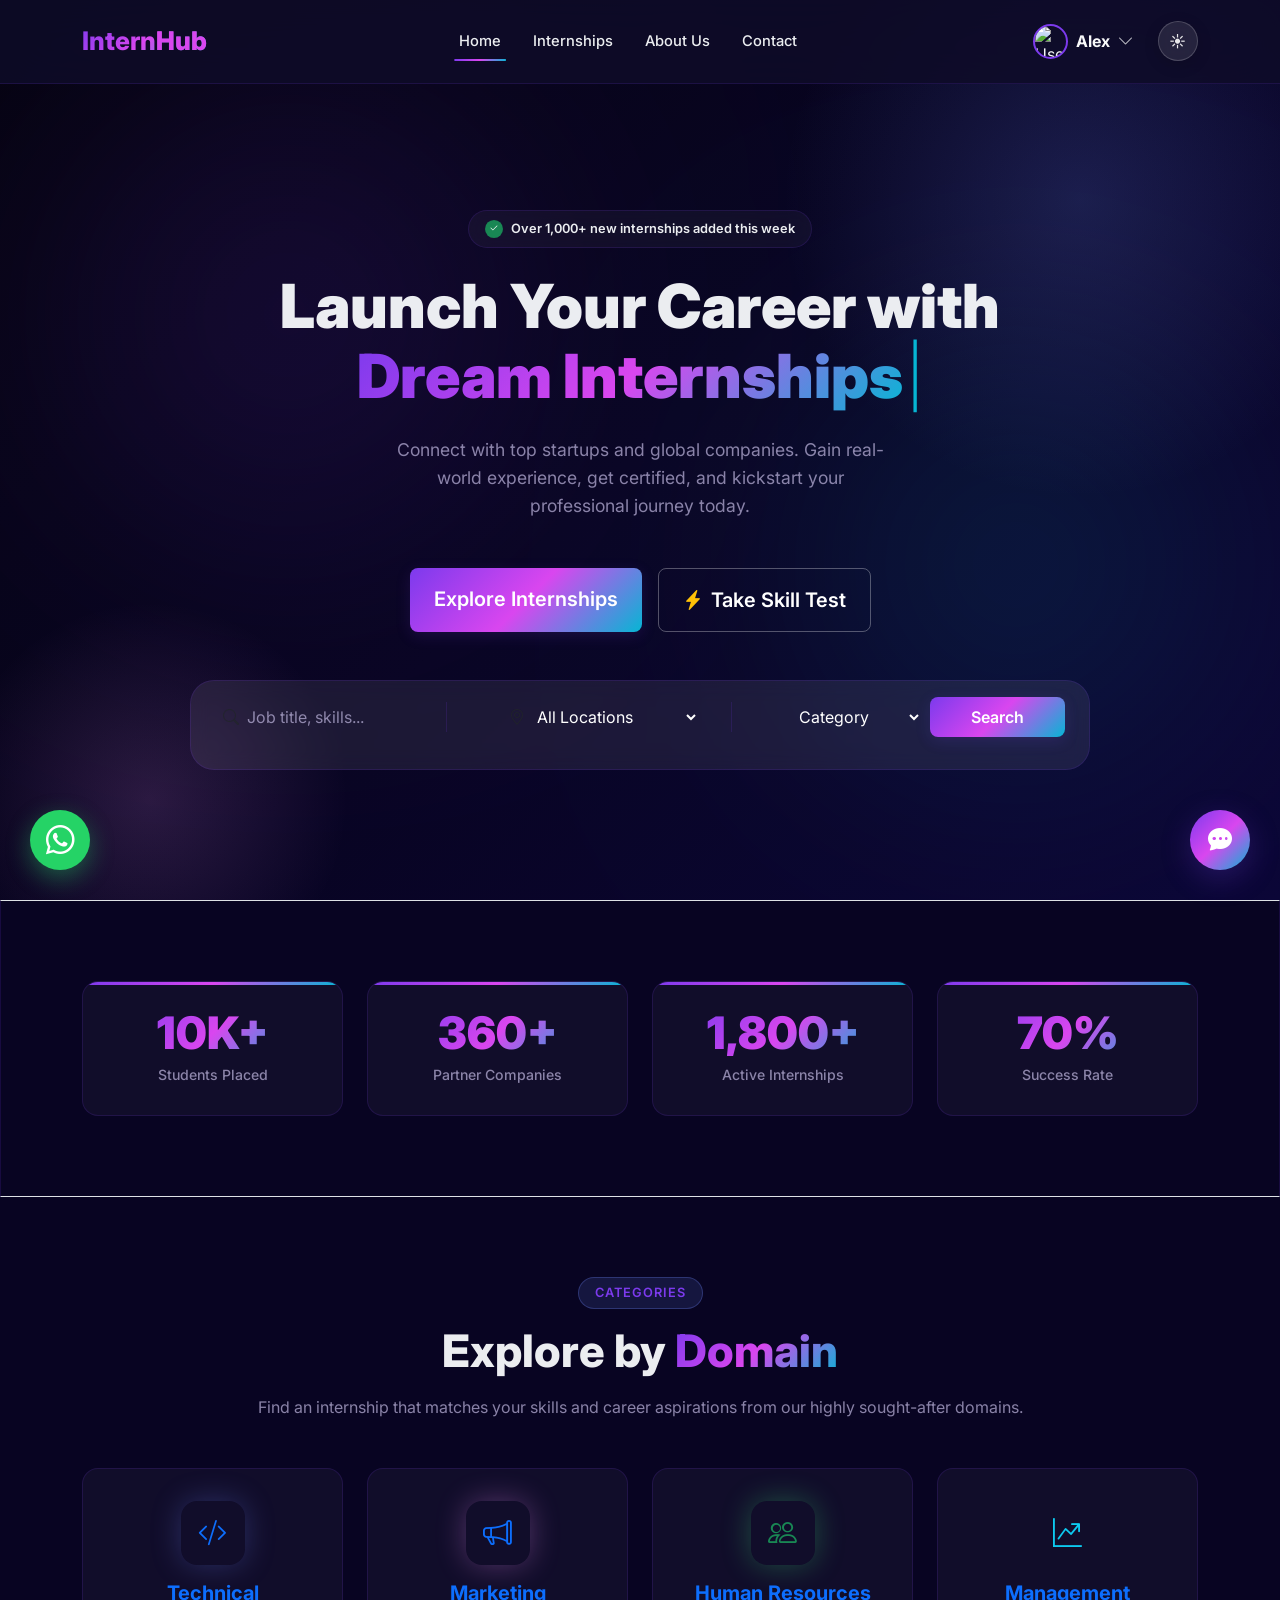
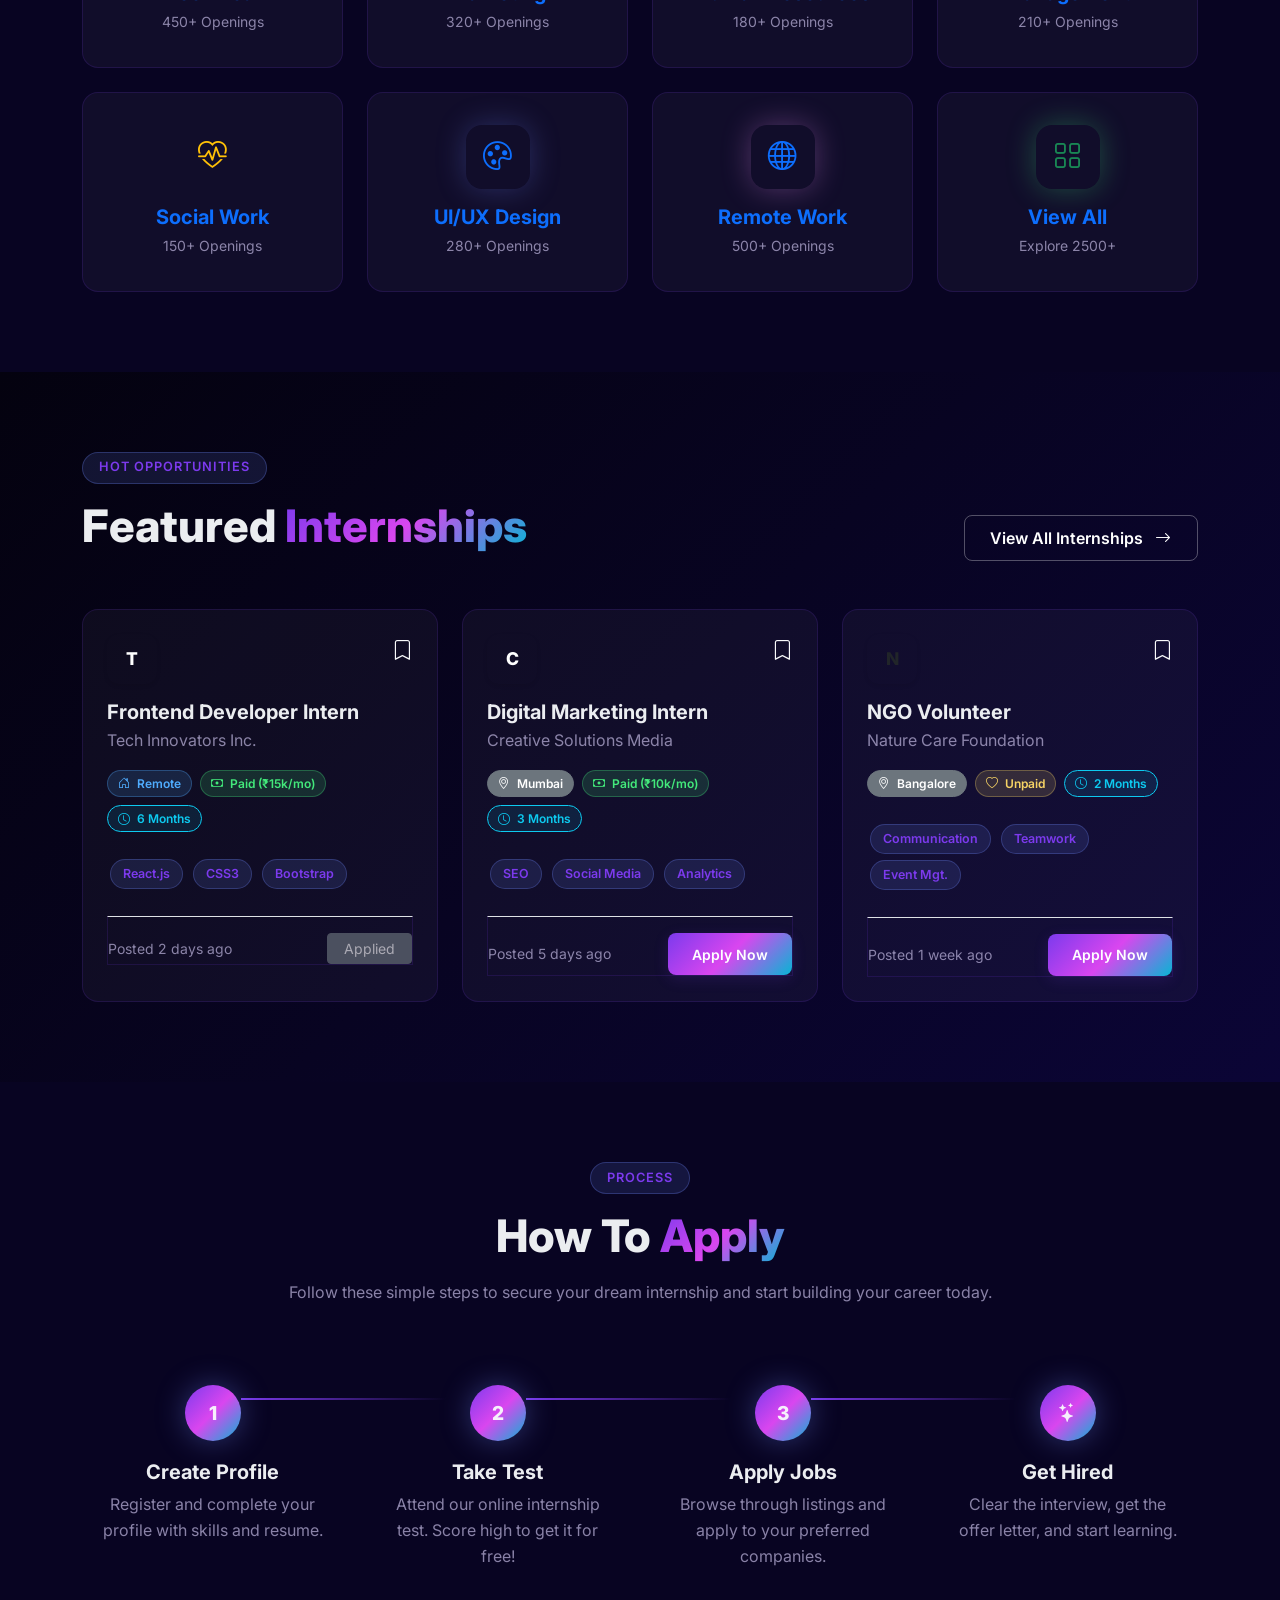
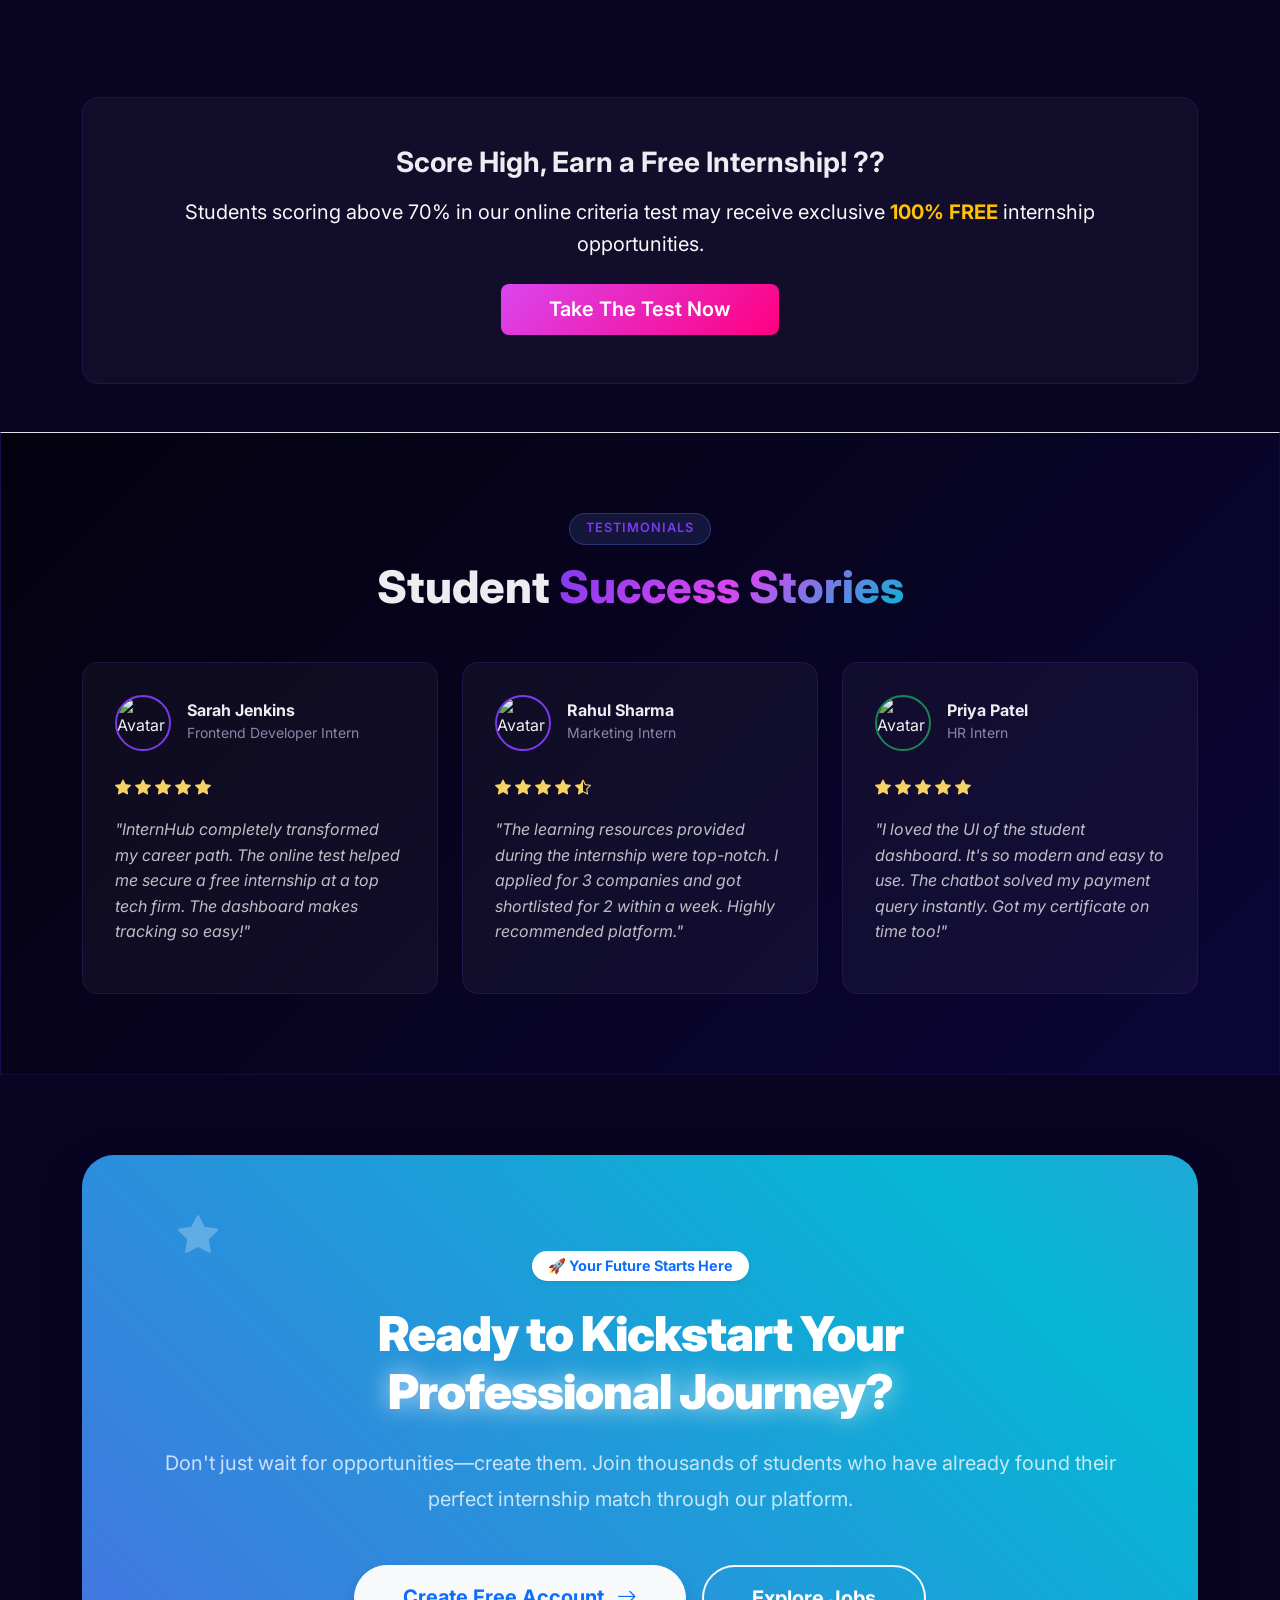
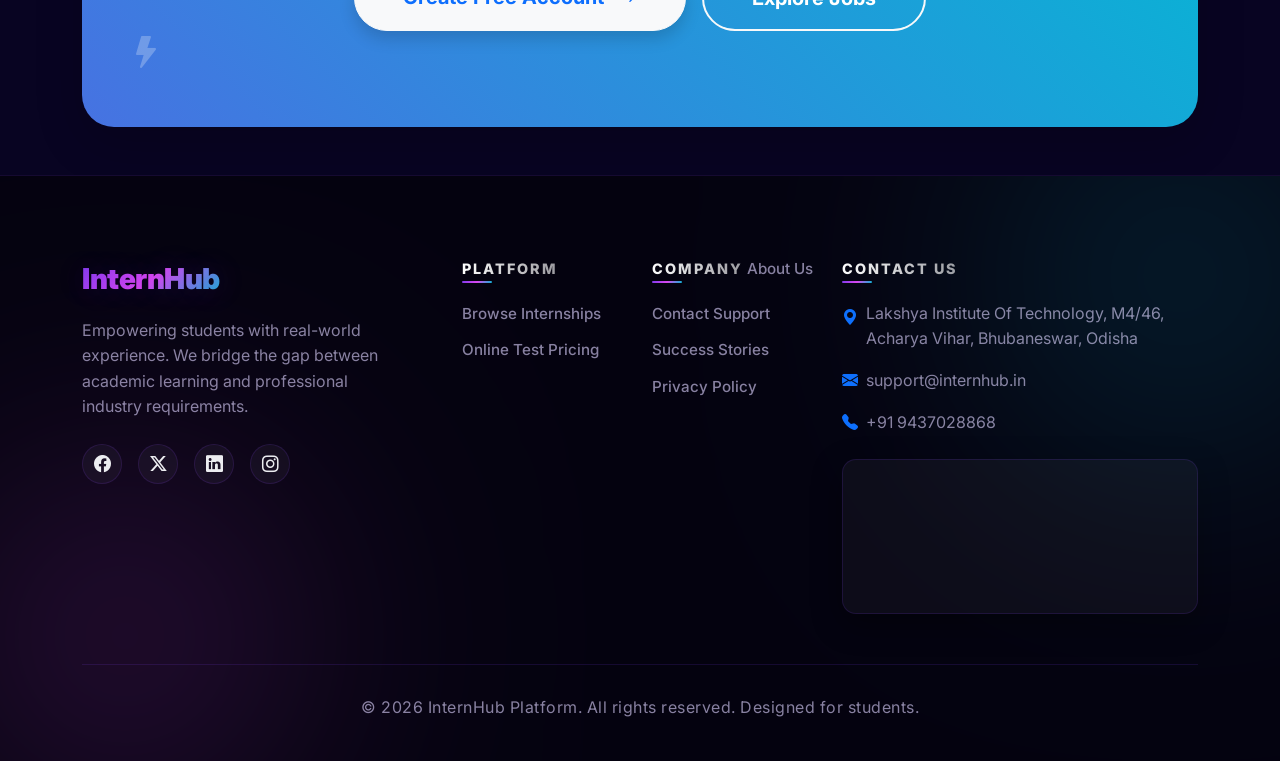
==== commit 3064dfc5: "new main" ====
--- a/index.html
+++ b/index.html
@@ -55,9 +55,10 @@
         <div class="glow-blob glow-blob-secondary" style="bottom: 15%; right: 5%;"></div>
 
         <div class="container text-center position-relative z-1">
-            <div class="d-inline-flex align-items-center gap-2 floating-badge mb-4" data-anim="fade-up">
+            <div class="d-inline-flex align-items-center gap-2 floating-badge mb-4" data-anim="fade-up" id="mobile-promo-badge">
                 <span class="badge bg-success rounded-circle p-1"><i class="bi bi-check2"></i></span>
                 <span>Over 1,000+ new internships added this week</span>
+                <button type="button" class="ms-auto d-md-none border-0 bg-transparent text-white p-1" aria-label="Close" onclick="const badge = document.getElementById('mobile-promo-badge'); badge.style.opacity='0'; badge.style.transform='translateX(-50%) translateY(120px)'; setTimeout(() => badge.remove(), 400); if (window.playUISound) { window.playUISound('click'); }" style="font-size: 0.85rem; line-height: 1; opacity: 0.7; transition: var(--transition); display: inline-flex; align-items: center; justify-content: center;"><i class="bi bi-x-lg"></i></button>
             </div>
 
             <h1 class="hero-title mb-4" data-anim="fade-up" data-delay="1">
--- a/css/style.css
+++ b/css/style.css
@@ -4,33 +4,33 @@
 @import url('https://fonts.googleapis.com/css2?family=Inter:wght@300;400;500;600;700;800;900&display=swap');
 
 :root {
-  --primary: #4f46e5;       /* Vibrant Electric Indigo */
-  --primary-dark: #4338ca;  /* Deep Indigo */
-  --secondary: #06b6d4;     /* Tech Cyber Cyan */
-  --accent: #ec4899;        /* Hot Neon Pink */
-  --accent2: #f43f5e;       /* Deep Rose */
+  --primary: #7c3aed;       /* Royal Cyber Purple */
+  --primary-dark: #6d28d9;  /* Deep Purple */
+  --secondary: #06b6d4;     /* Neon Teal/Cyan */
+  --accent: #d946ef;        /* Hot Cyber Fuchsia */
+  --accent2: #ff007f;       /* Cosmic Crimson */
   --success: #10b981;       /* Emerald Green */
   --success2: #059669;      /* Dark Emerald */
   --warning: #f59e0b;       /* Amber Gold */
   --warning2: #d97706;      /* Dark Amber */
-  --info: #3b82f6;          /* Royal Blue */
-  --info2: #2563eb;         /* Dark Royal Blue */
-  --dark: #09090b;          /* Dark Charcoal Zinc */
-  --dark2: #0f172a;         /* Deep Slate Page Backdrop */
-  --dark3: #1e293b;         /* Cool Gray-Slate Card Backdrop */
-  --card-bg: rgba(255, 255, 255, 0.05);
-  --card-border: rgba(255, 255, 255, 0.09);
+  --info: #00f0ff;          /* Cyber Blue */
+  --info2: #0284c7;         /* Dark Cyber Blue */
+  --dark: #04020f;          /* Midnight Space Backdrop */
+  --dark2: #080422;         /* Deep Space Void Backdrop */
+  --dark3: #0b0536;         /* Cosmic Purple Card Backdrop */
+  --card-bg: rgba(255, 255, 255, 0.04);
+  --card-border: rgba(124, 58, 237, 0.15); /* Ultraviolet active glow border */
   --text-light: rgba(248, 250, 252, 0.95);  /* Cool off-white */
-  --text-muted: rgba(148, 163, 184, 0.7);   /* Muted gray-blue */
-  --gradient-primary: linear-gradient(135deg, #4f46e5 0%, #06b6d4 100%); /* Gorgeous Indigo to Cyan */
-  --gradient-accent: linear-gradient(135deg, #ec4899 0%, #f43f5e 100%);  /* Cyber Pink to Deep Rose */
+  --text-muted: rgba(192, 184, 224, 0.7);   /* Pale violet-gray body text */
+  --gradient-primary: linear-gradient(135deg, #7c3aed 0%, #d946ef 50%, #06b6d4 100%); /* Breathtaking Purple-Fuchsia-Teal */
+  --gradient-accent: linear-gradient(135deg, #d946ef 0%, #ff007f 100%);  /* Hot Cyber Fuchsia to Crimson */
   --gradient-success: linear-gradient(135deg, #10b981 0%, #059669 100%);
   --gradient-warm: linear-gradient(135deg, #f59e0b 0%, #d97706 100%);
-  --gradient-info: linear-gradient(135deg, #3b82f6 0%, #2563eb 100%);
-  --gradient-dark: linear-gradient(135deg, #09090b 0%, #0f172a 50%, #1e293b 100%);
-  --shadow-sm: 0 4px 15px rgba(79, 70, 229, 0.15);
-  --shadow-md: 0 8px 30px rgba(79, 70, 229, 0.22);
-  --shadow-lg: 0 20px 60px rgba(0, 0, 0, 0.55);
+  --gradient-info: linear-gradient(135deg, #00f0ff 0%, #0284c7 100%);
+  --gradient-dark: linear-gradient(135deg, #04020f 0%, #080422 50%, #0b0536 100%);
+  --shadow-sm: 0 4px 15px rgba(124, 58, 237, 0.15);
+  --shadow-md: 0 8px 30px rgba(124, 58, 237, 0.25);
+  --shadow-lg: 0 20px 60px rgba(0, 0, 0, 0.7);
   --radius-sm: 8px;
   --radius-md: 16px;
   --radius-lg: 24px;
@@ -54,6 +54,25 @@
 ::-webkit-scrollbar { width: 6px; }
 ::-webkit-scrollbar-track { background: var(--dark2); }
 ::-webkit-scrollbar-thumb { background: var(--primary); border-radius: 3px; }
+
+/* ---- SCROLL PROGRESS BAR ---- */
+.scroll-progress-container {
+  position: fixed;
+  top: 0;
+  left: 0;
+  width: 100%;
+  height: 4px;
+  background: transparent;
+  z-index: 9999;
+  pointer-events: none;
+}
+.scroll-progress-bar {
+  height: 100%;
+  width: 0%;
+  background: var(--gradient-primary);
+  box-shadow: 0 0 10px var(--accent), 0 0 20px var(--secondary);
+  transition: width 0.1s ease-out;
+}
 
 /* ---- SELECTION ---- */
 ::selection { background: var(--primary); color: #fff; }
@@ -436,14 +455,88 @@
 .footer {
   background: var(--dark);
   border-top: 1px solid var(--card-border);
-  padding: 60px 0 30px;
-}
-
-.footer-brand { font-size: 1.5rem; font-weight: 800; }
-.footer-link { color: var(--text-muted); text-decoration: none; display: block; margin-bottom: 0.6rem; transition: var(--transition); font-size: 0.9rem; }
-.footer-link:hover { color: #fff; padding-left: 5px; }
-.footer-title { font-weight: 700; font-size: 0.9rem; letter-spacing: 1px; text-transform: uppercase; color: var(--text-muted); margin-bottom: 1rem; }
-.footer-bottom { border-top: 1px solid var(--card-border); padding-top: 20px; margin-top: 40px; }
+  padding: 80px 0 40px;
+  position: relative;
+}
+
+.footer-brand {
+  font-size: 1.8rem;
+  font-weight: 900;
+  letter-spacing: -0.5px;
+  background: var(--gradient-primary);
+  -webkit-background-clip: text;
+  -webkit-text-fill-color: transparent;
+  text-shadow: 0 0 30px rgba(124, 58, 237, 0.2);
+  transition: var(--transition);
+}
+
+.footer-brand:hover {
+  filter: brightness(1.2);
+  transform: translateY(-2px);
+}
+
+.footer-link {
+  color: var(--text-muted);
+  text-decoration: none;
+  display: inline-block;
+  margin-bottom: 0.7rem;
+  transition: all 0.3s cubic-bezier(0.4, 0, 0.2, 1);
+  font-size: 0.95rem;
+  font-weight: 500;
+  position: relative;
+}
+
+.footer-link::after {
+  content: '';
+  position: absolute;
+  bottom: -2px;
+  left: 0;
+  width: 0;
+  height: 2px;
+  background: var(--gradient-primary);
+  transition: width 0.3s ease;
+}
+
+.footer-link:hover {
+  color: #fff;
+  padding-left: 8px;
+  letter-spacing: 0.5px;
+}
+
+.footer-link:hover::after {
+  width: 100%;
+}
+
+.footer-title {
+  font-weight: 800;
+  font-size: 0.9rem;
+  letter-spacing: 2px;
+  text-transform: uppercase;
+  background: linear-gradient(90deg, #fff, rgba(255, 255, 255, 0.6));
+  -webkit-background-clip: text;
+  -webkit-text-fill-color: transparent;
+  margin-bottom: 1.5rem;
+  position: relative;
+  display: inline-block;
+}
+
+.footer-title::after {
+  content: '';
+  position: absolute;
+  bottom: -6px;
+  left: 0;
+  width: 30px;
+  height: 2px;
+  background: var(--gradient-primary);
+  border-radius: 2px;
+}
+
+.footer-bottom {
+  border-top: 1px solid var(--card-border);
+  padding-top: 30px;
+  margin-top: 50px;
+  letter-spacing: 0.5px;
+}
 
 /* ---- FOOTER SOCIAL LINKS ---- */
 .topbar-icon-btn {
@@ -722,13 +815,65 @@
 
 /* ---- RESPONSIVE ---- */
 @media (max-width: 991px) {
-  .navbar-collapse { background: rgba(15,12,41,0.98); border-radius: var(--radius-md); padding: 1rem; margin-top: 0.5rem; border: 1px solid var(--card-border); }
+  .navbar-collapse { 
+    background: rgba(8, 4, 34, 0.96) !important; 
+    backdrop-filter: blur(25px); 
+    -webkit-backdrop-filter: blur(25px); 
+    border-radius: var(--radius-md); 
+    padding: 1.5rem; 
+    margin-top: 0.8rem; 
+    border: 1px solid var(--card-border); 
+    box-shadow: var(--shadow-md); 
+    transition: all 0.4s cubic-bezier(0.165, 0.84, 0.44, 1);
+  }
   .section { padding: 60px 0; }
   .chatbot-window { width: calc(100vw - 60px); right: 15px; }
 }
 
+@media (max-width: 767px) {
+  .search-container {
+    padding: 1.2rem !important;
+    border-radius: var(--radius-md) !important;
+    background: rgba(255, 255, 255, 0.04) !important;
+  }
+  .search-container .col-md-3,
+  .search-container .col-md-2 {
+    background: rgba(255, 255, 255, 0.03) !important;
+    border: 1px solid var(--card-border) !important;
+    border-radius: var(--radius-sm) !important;
+    padding: 0.6rem 0.9rem !important;
+    margin-bottom: 0.5rem !important;
+  }
+  body.light-mode .search-container .col-md-3,
+  body.light-mode .search-container .col-md-2 {
+    background: rgba(124, 58, 237, 0.04) !important;
+    border-color: rgba(124, 58, 237, 0.12) !important;
+  }
+  .search-container input,
+  .search-container select {
+    font-size: 0.95rem !important;
+    padding: 2px 0 !important;
+  }
+  .video-container {
+    height: 140px !important;
+  }
+  .timer-circle {
+    width: 80px !important;
+    height: 80px !important;
+  }
+  .timer-circle svg {
+    width: 80px !important;
+    height: 80px !important;
+  }
+  .timer-ring, .timer-ring-bg {
+    r: 35 !important;
+    cx: 40 !important;
+    cy: 40 !important;
+  }
+}
+
 @media (max-width: 576px) {
-  .hero-title { font-size: 1.9rem; }
+  .hero-title { font-size: 2rem; line-height: 1.25; }
   .chatbot-fab { bottom: 20px; right: 20px; }
 }
 
@@ -780,26 +925,26 @@
    LIGHT MODE — CSS VARIABLE OVERRIDES
    ============================================= */
 body.light-mode {
-  /* core palette - pristine modern cool-gray & slate theme */
-  --dark:  #ffffff;       /* Pure white for popping elements */
-  --dark2: #f8fafc;       /* Clean slate-50 background for base page */
-  --dark3: #f1f5f9;       /* Soft slate-100 for alternating sections */
+  /* core palette - pristine modern lavender & pearl-violet theme */
+  --dark:  #ffffff;       /* Pure white */
+  --dark2: #f5f3ff;       /* Luxurious lavender-pearl base backdrop */
+  --dark3: #ede9fe;       /* Richer violet-pearl alternating sections */
 
   /* cards & borders */
   --card-bg:     #ffffff;
-  --card-border: #e2e8f0; /* Crisp slate-200 border */
-
-  /* text - high contrast slate colors */
-  --text-light: #0f172a;  /* Slate-900 for headings */
-  --text-muted: #475569;  /* Slate-600 for clean readable body copy */
+  --card-border: #ddd6fe; /* Crisp ultraviolet slate-200 equivalent border */
+
+  /* text - high contrast indigo colors */
+  --text-light: #1e1b4b;  /* Deepest Indigo for headings */
+  --text-muted: #4c1d95;  /* Rich Violet for clean body copy */
 
   /* gradients */
-  --gradient-dark: linear-gradient(135deg, #f8fafc 0%, #f1f5f9 50%, #e2e8f0 100%);
-
-  /* shadows — clean & soft */
-  --shadow-sm: 0 4px 12px rgba(15, 23, 42, 0.04);
-  --shadow-md: 0 8px 24px rgba(15, 23, 42, 0.06);
-  --shadow-lg: 0 20px 40px rgba(15, 23, 42, 0.10);
+  --gradient-dark: linear-gradient(135deg, #f5f3ff 0%, #ede9fe 50%, #ddd6fe 100%);
+
+  /* shadows — clean & soft ultraviolet */
+  --shadow-sm: 0 4px 12px rgba(124, 58, 237, 0.05);
+  --shadow-md: 0 8px 24px rgba(124, 58, 237, 0.08);
+  --shadow-lg: 0 20px 40px rgba(124, 58, 237, 0.12);
 }
 
 /* global body */
@@ -817,15 +962,23 @@
 
 /* ---- Navbar ---- */
 body.light-mode .navbar {
-  background: rgba(232, 234, 246, 0.92) !important;
-  border-bottom-color: rgba(102, 126, 234, 0.15);
+  background: rgba(245, 243, 255, 0.85) !important;
+  border-bottom-color: rgba(124, 58, 237, 0.12);
 }
 body.light-mode .navbar.scrolled {
-  background: rgba(232, 234, 246, 0.98) !important;
-}
-body.light-mode .nav-link { color: rgba(22, 22, 55, 0.85) !important; }
-body.light-mode .nav-link:hover { color: var(--primary) !important; background: rgba(102, 126, 234, 0.08); }
-body.light-mode .navbar-collapse { background: rgba(232, 234, 246, 0.98); }
+  background: rgba(245, 243, 255, 0.96) !important;
+}
+body.light-mode .nav-link { color: #1e1b4b !important; }
+body.light-mode .nav-link:hover { color: var(--primary) !important; background: rgba(124, 58, 237, 0.06); }
+body.light-mode .navbar-collapse { 
+  background: rgba(245, 243, 255, 0.96) !important; 
+  border-color: rgba(124, 58, 237, 0.15) !important;
+}
+body.light-mode .navbar-toggler i,
+body.light-mode .navbar-toggler .text-light,
+body.light-mode .navbar-toggler .bi-list {
+  color: #1e1b4b !important;
+}
 
 /* ---- Hero ---- */
 body.light-mode .hero-section { background: var(--gradient-dark); }
@@ -891,7 +1044,12 @@
 }
 body.light-mode .footer-link { color: var(--text-muted); }
 body.light-mode .footer-link:hover { color: var(--primary); }
-body.light-mode .footer-title { color: var(--text-light); opacity: 0.8; }
+body.light-mode .footer-title {
+  background: none;
+  -webkit-text-fill-color: initial;
+  color: var(--text-light);
+  opacity: 0.9;
+}
 body.light-mode .footer-bottom { border-top-color: var(--card-border); }
 
 /* ---- Chatbot ---- */
@@ -923,7 +1081,26 @@
 body.light-mode .form-label-dark { color: rgba(22, 22, 55, 0.80); }
 
 /* ---- Notice boxes ---- */
-body.light-mode .notice-box { background: rgba(102,126,234,0.08); }
+body.light-mode .notice-box {
+  background: rgba(102, 126, 234, 0.08) !important;
+  border-color: rgba(102, 126, 234, 0.2) !important;
+  color: var(--text-light) !important;
+}
+body.light-mode .notice-box.success {
+  background: rgba(16, 185, 129, 0.08) !important;
+  border-color: rgba(16, 185, 129, 0.2) !important;
+  color: #065f46 !important;
+}
+body.light-mode .notice-box.warning {
+  background: rgba(245, 158, 11, 0.08) !important;
+  border-color: rgba(245, 158, 11, 0.2) !important;
+  color: #92400e !important;
+}
+body.light-mode .notice-box.info {
+  background: rgba(59, 130, 246, 0.08) !important;
+  border-color: rgba(59, 130, 246, 0.2) !important;
+  color: #1e40af !important;
+}
 
 /* ---- Scrollbar ---- */
 body.light-mode ::-webkit-scrollbar-track { background: var(--dark2); }
@@ -987,6 +1164,62 @@
 
 @media (max-width: 767px) {
   .whatsapp-fab { bottom: 20px; left: 20px; width: 50px; height: 50px; font-size: 1.5rem; }
+  
+  /* Floating capsule overlay on mobile */
+  .floating-badge {
+    position: fixed !important;
+    bottom: 20px !important;
+    left: 50% !important;
+    transform: translateX(-50%) translateY(120px) !important;
+    z-index: 1050 !important;
+    background: rgba(13, 8, 48, 0.8) !important;
+    backdrop-filter: blur(20px) saturate(180%) !important;
+    -webkit-backdrop-filter: blur(20px) saturate(180%) !important;
+    border: 1px solid rgba(255, 255, 255, 0.12) !important;
+    box-shadow: 0 12px 36px rgba(0, 0, 0, 0.6), inset 0 1px 0 rgba(255, 255, 255, 0.1) !important;
+    padding: 12px 18px !important;
+    border-radius: 50px !important;
+    width: 90% !important;
+    max-width: 380px !important;
+    justify-content: space-between !important;
+    align-items: center !important;
+    display: inline-flex !important;
+    margin-bottom: 0 !important;
+    transition: all 0.4s cubic-bezier(0.16, 1, 0.3, 1) !important;
+    animation: slideUpFloat 0.9s cubic-bezier(0.16, 1, 0.3, 1) 1s forwards, breathGlow 4s infinite ease-in-out !important;
+  }
+  
+  body.light-mode .floating-badge {
+    background: rgba(245, 243, 255, 0.85) !important;
+    border-color: rgba(124, 58, 237, 0.25) !important;
+    box-shadow: 0 12px 36px rgba(124, 58, 237, 0.15), inset 0 1px 0 rgba(255, 255, 255, 0.6) !important;
+  }
+
+  .floating-badge span {
+    font-size: 0.8rem !important;
+    color: #fff !important;
+    font-weight: 600 !important;
+  }
+
+  body.light-mode .floating-badge span {
+    color: var(--text-light) !important;
+  }
+
+  @keyframes slideUpFloat {
+    to {
+      transform: translateX(-50%) translateY(0) !important;
+    }
+  }
+
+  @keyframes breathGlow {
+    0%, 100% {
+      box-shadow: 0 12px 36px rgba(0, 0, 0, 0.6), 0 0 0 0px rgba(124, 58, 237, 0.2);
+    }
+    50% {
+      box-shadow: 0 12px 36px rgba(0, 0, 0, 0.6), 0 0 20px 4px rgba(124, 58, 237, 0.4);
+      border-color: rgba(192, 38, 211, 0.4) !important;
+    }
+  }
 }
 
 /* ---- PREMIUM FOOTER MAP ---- */
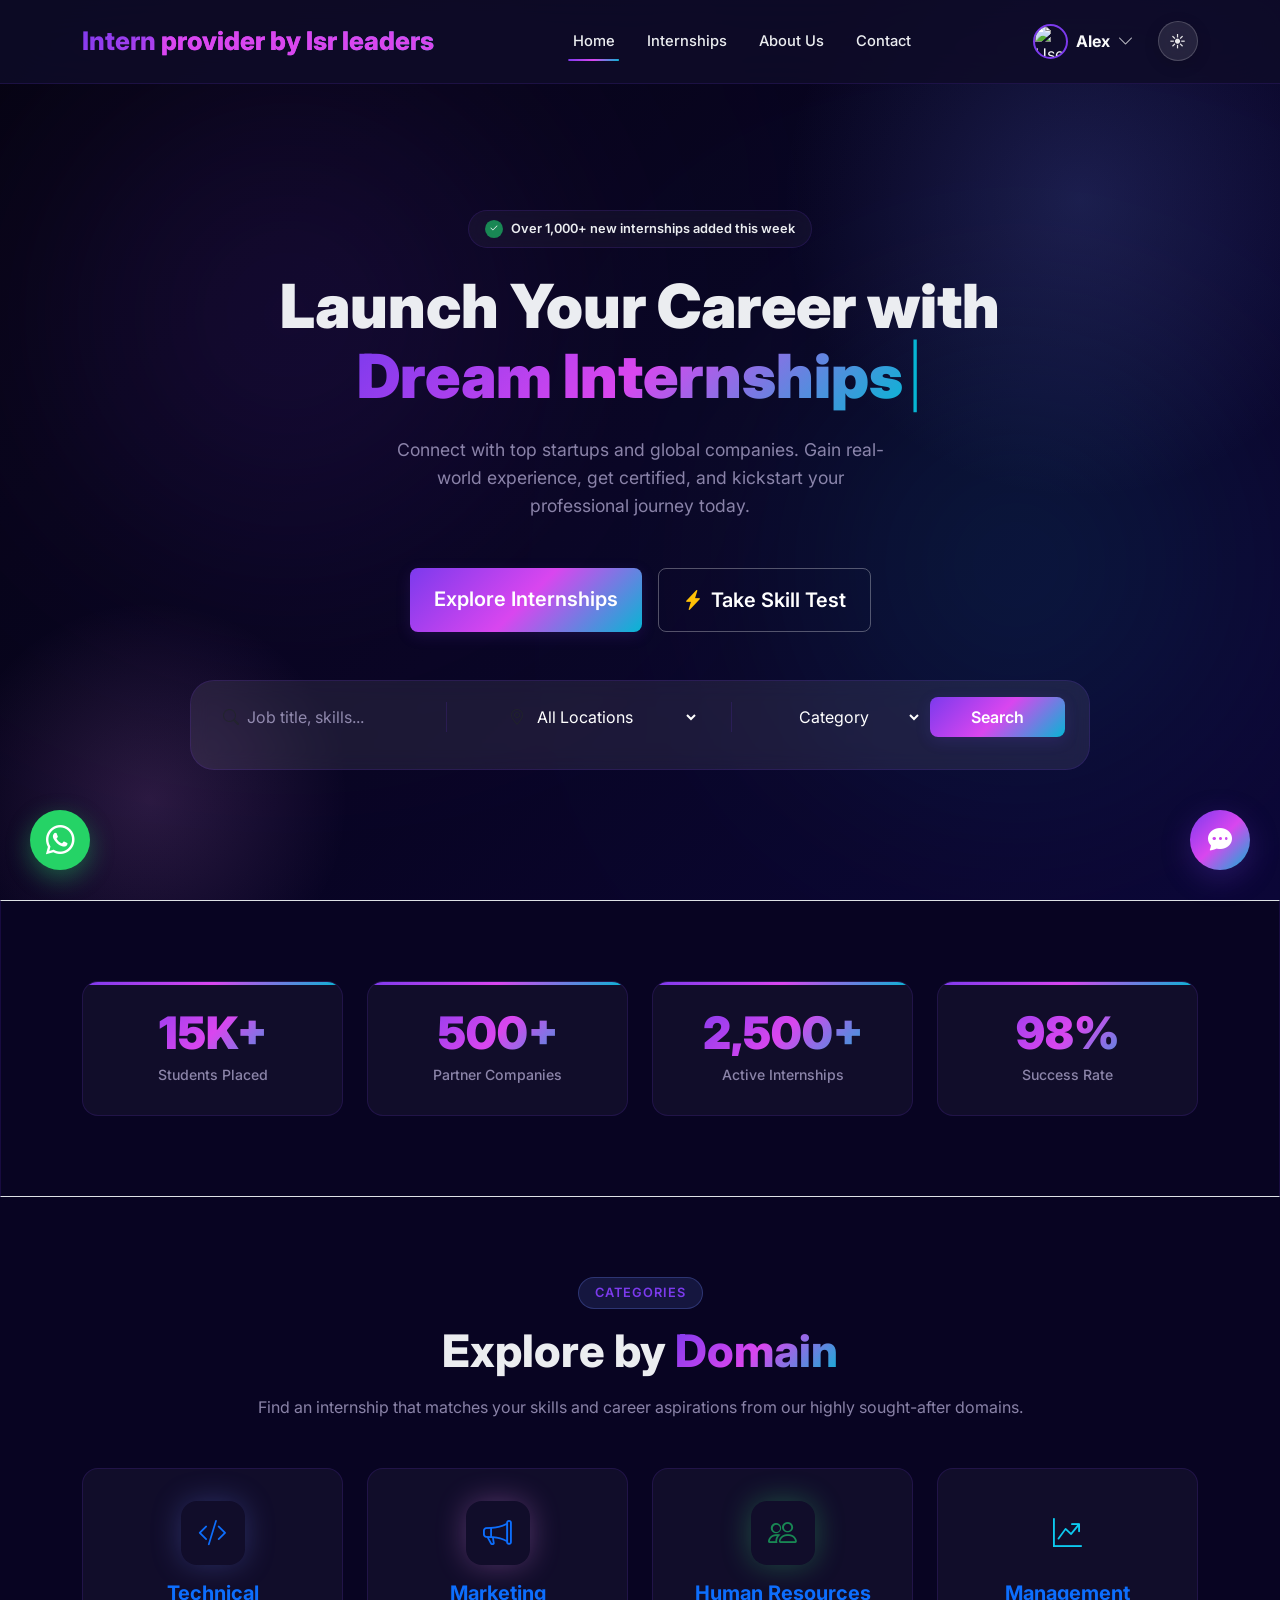
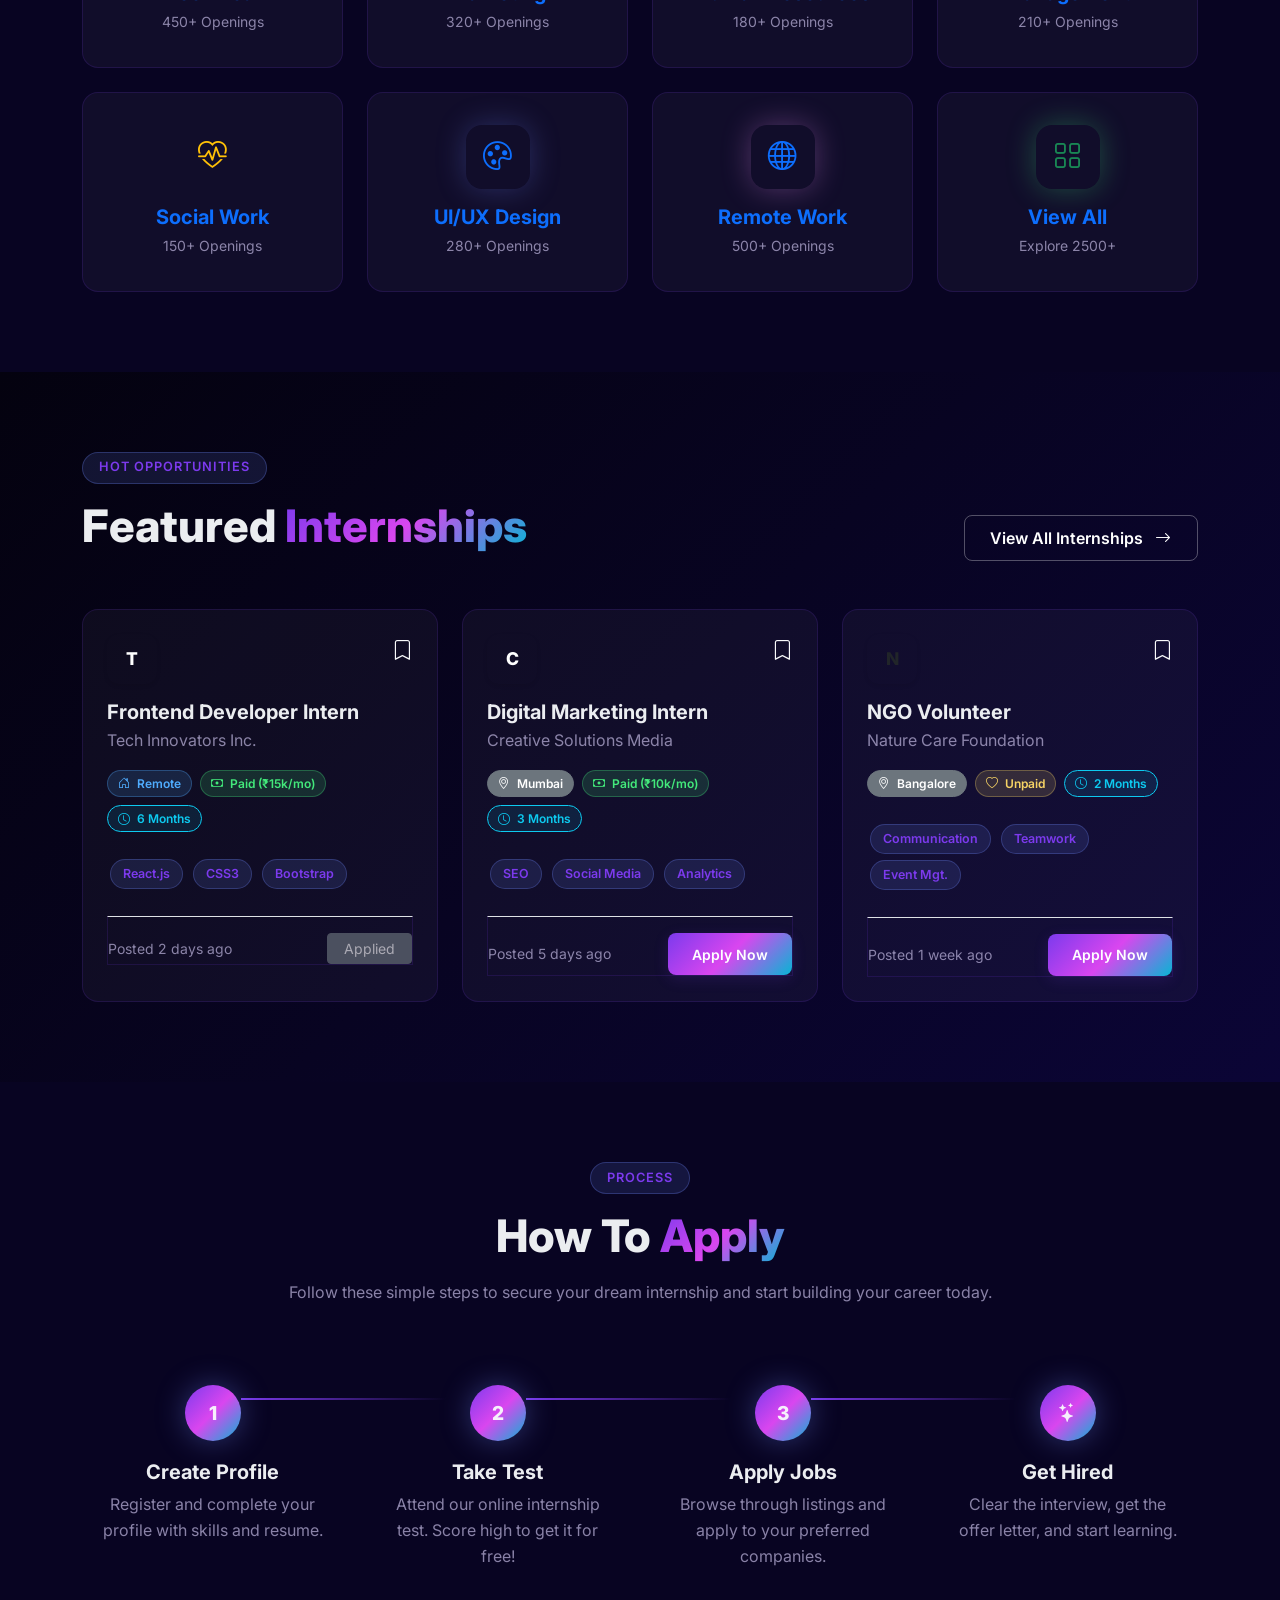
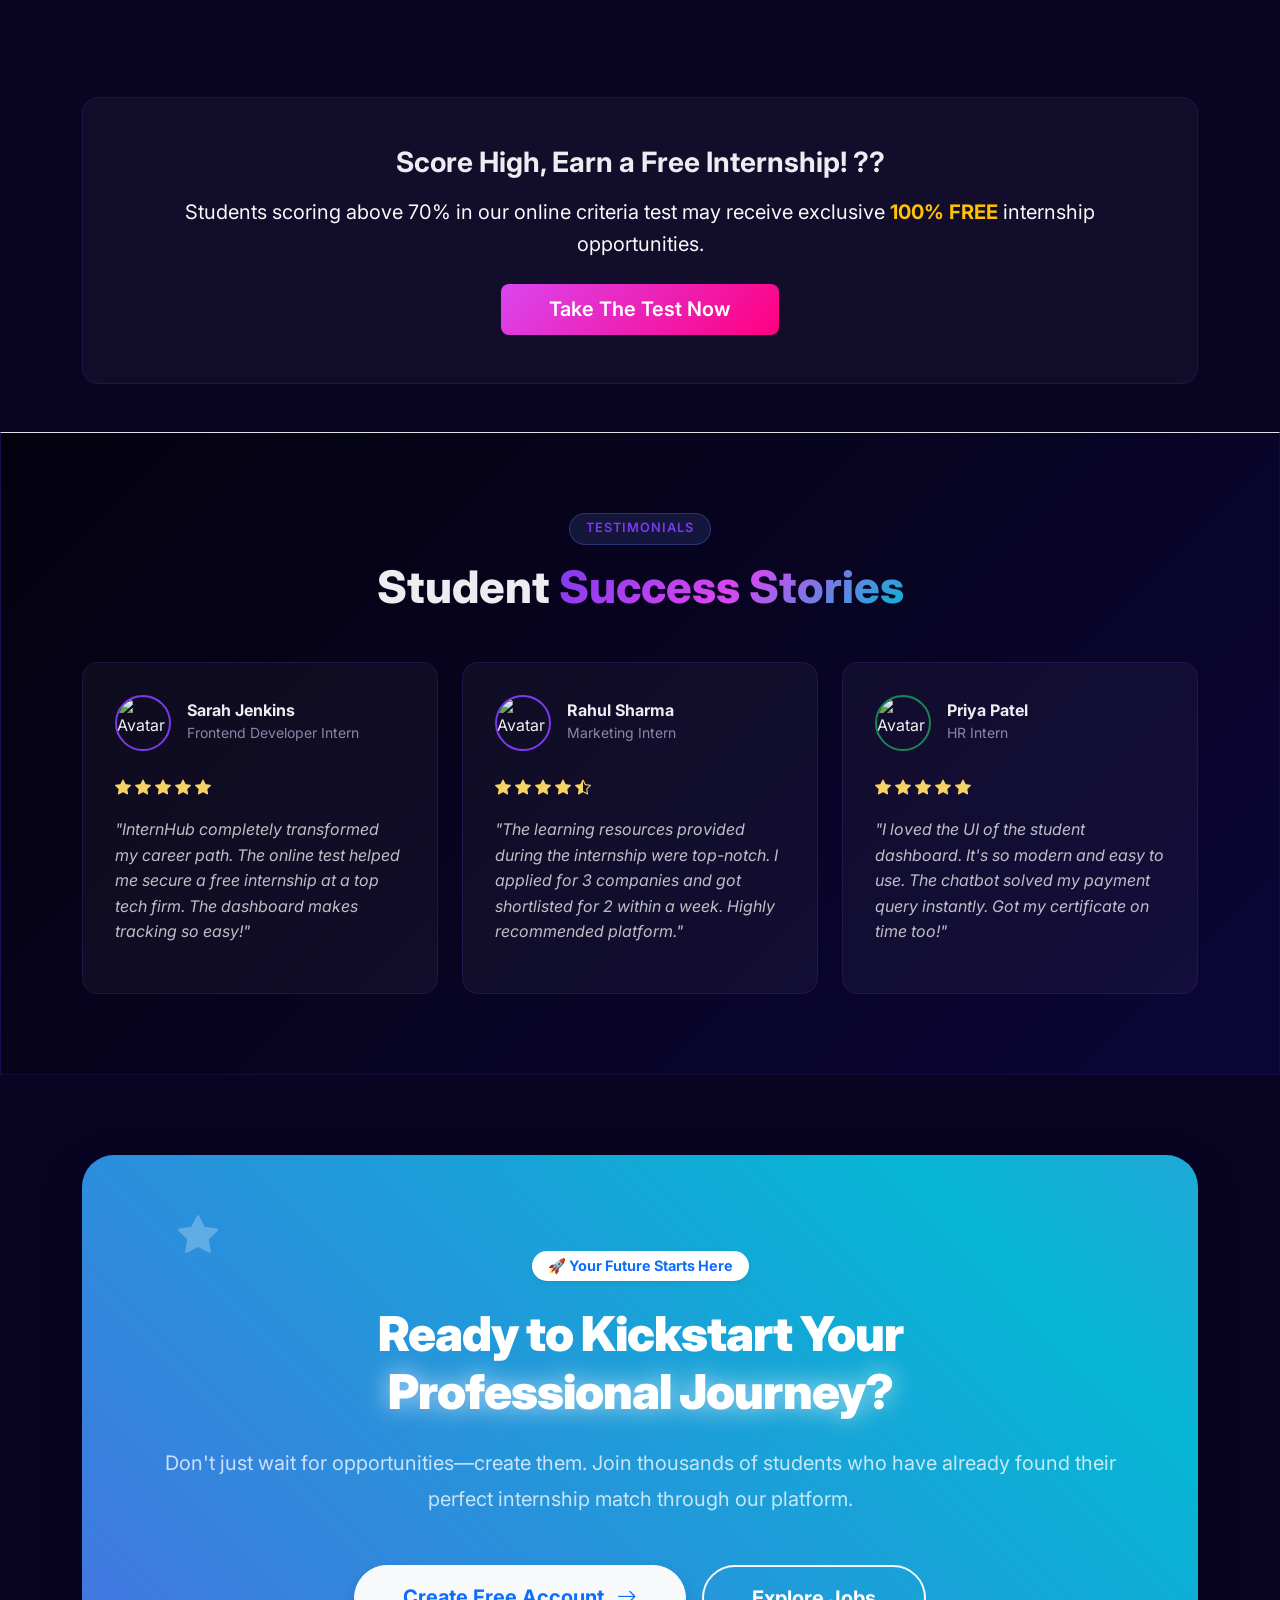
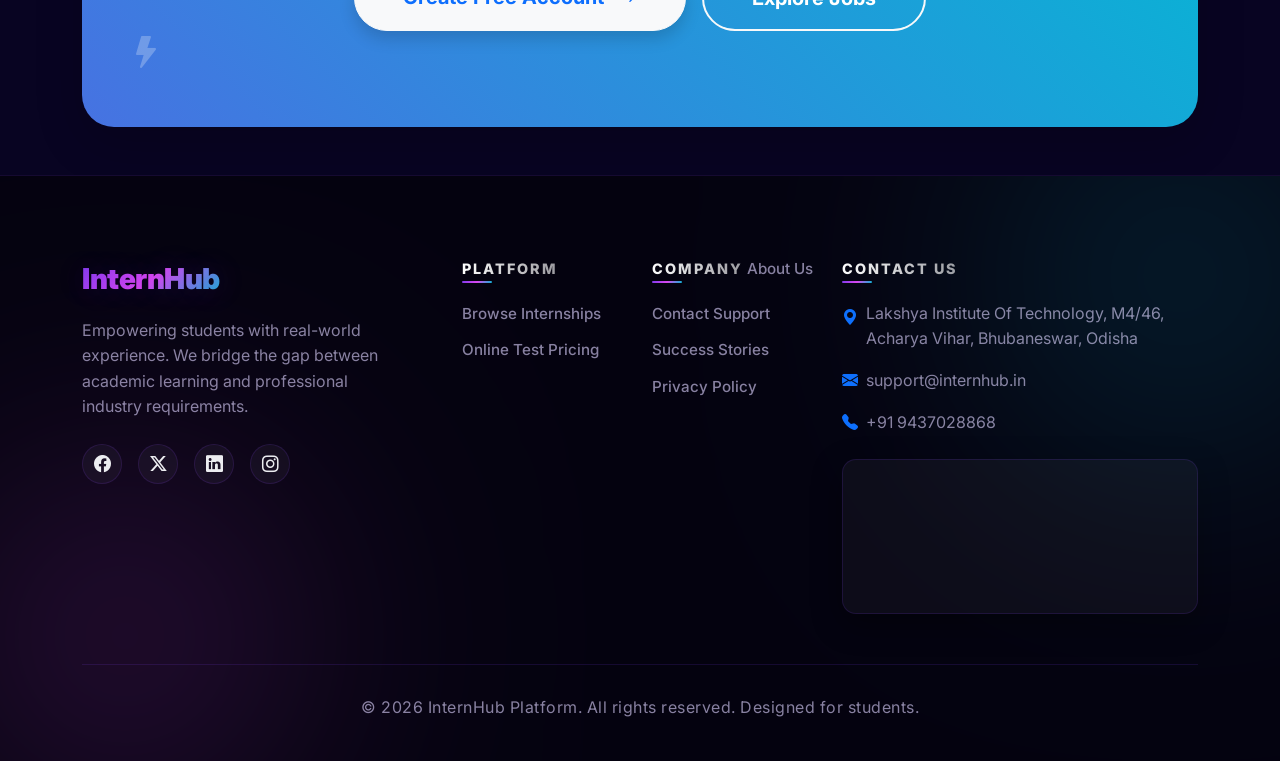
==== commit 02424273: "Update index.html" ====
--- a/index.html
+++ b/index.html
@@ -27,7 +27,7 @@
     <nav class="navbar navbar-expand-lg navbar-dark fixed-top">
         <div class="container">
             <a class="navbar-brand" href="index.html">
-                Intern<span>Hub</span>
+                Intern<span> provider by Isr leaders </span>
             </a>
             <button class="navbar-toggler border-0 shadow-none" type="button" data-bs-toggle="collapse"
                 data-bs-target="#navbarNav">
@@ -656,4 +656,4 @@
     <script src="js/theme.js"></script>
 </body>
 
-</html>+</html>
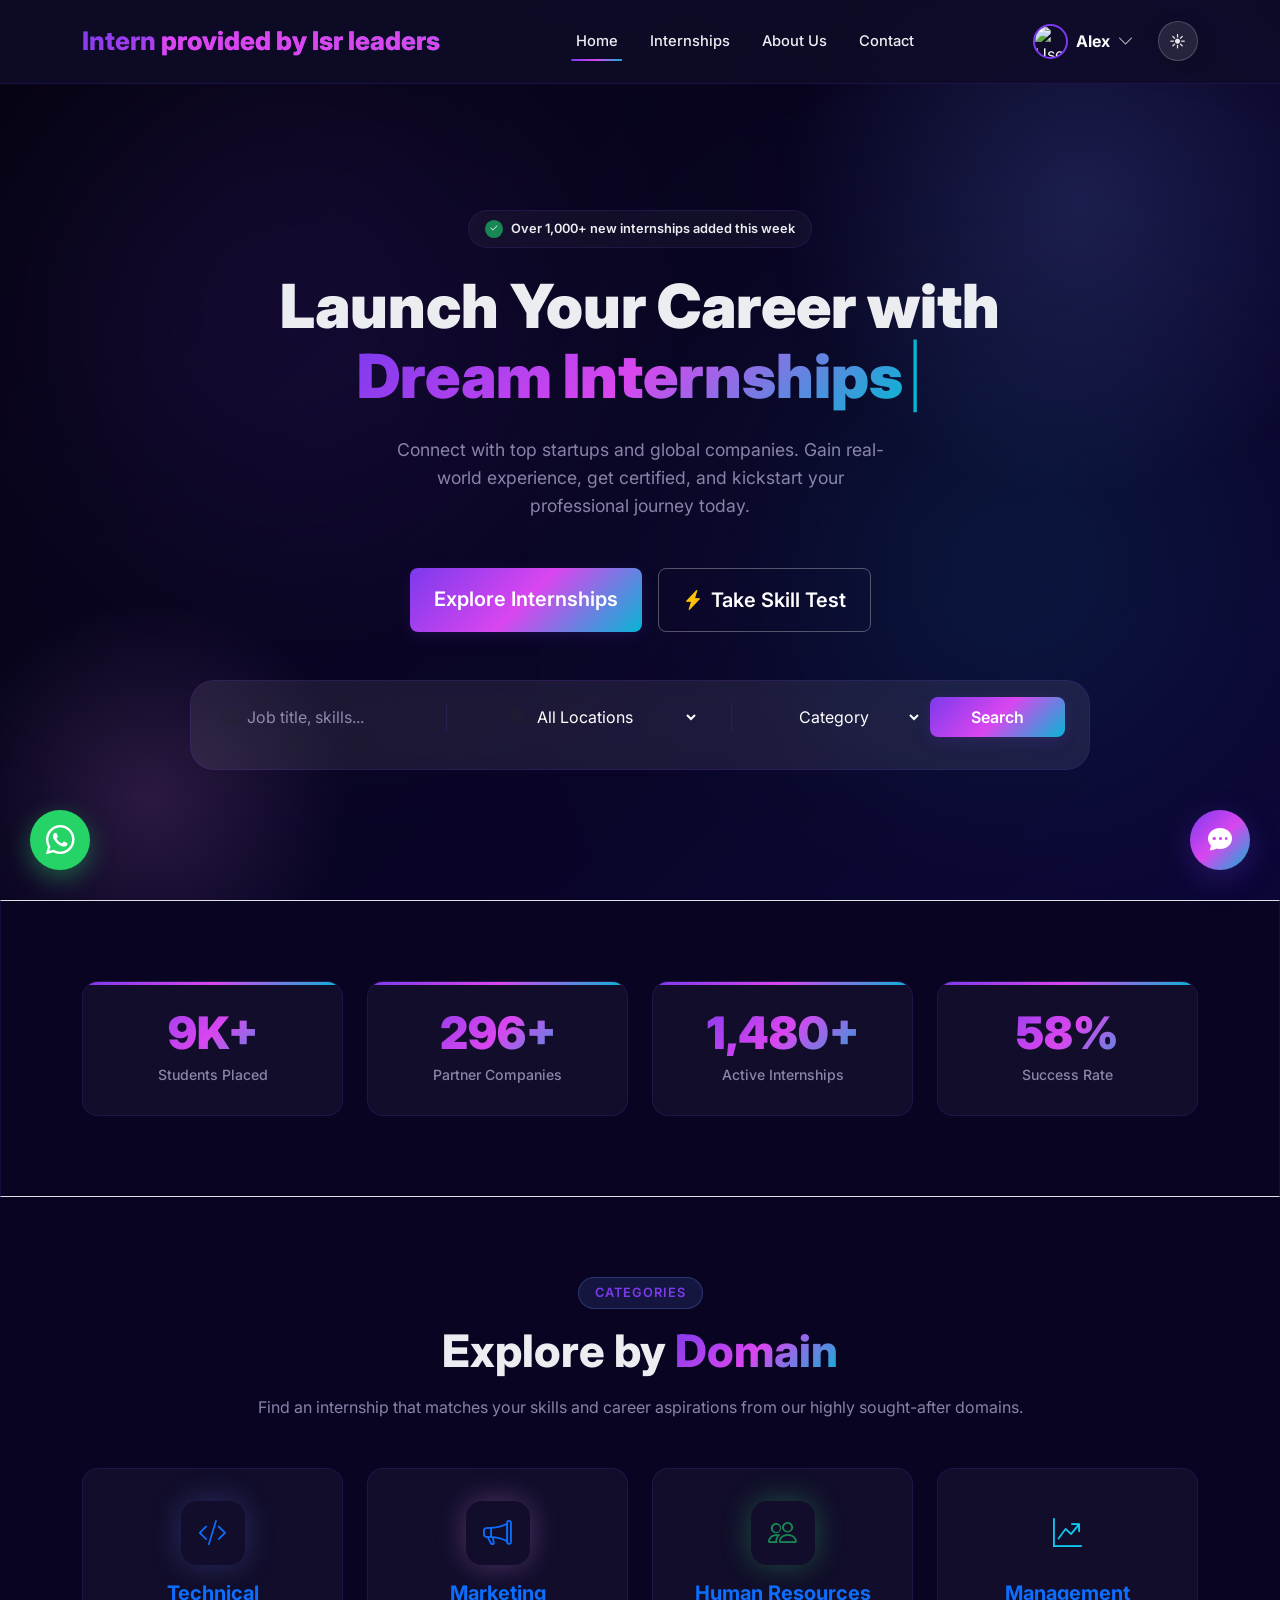
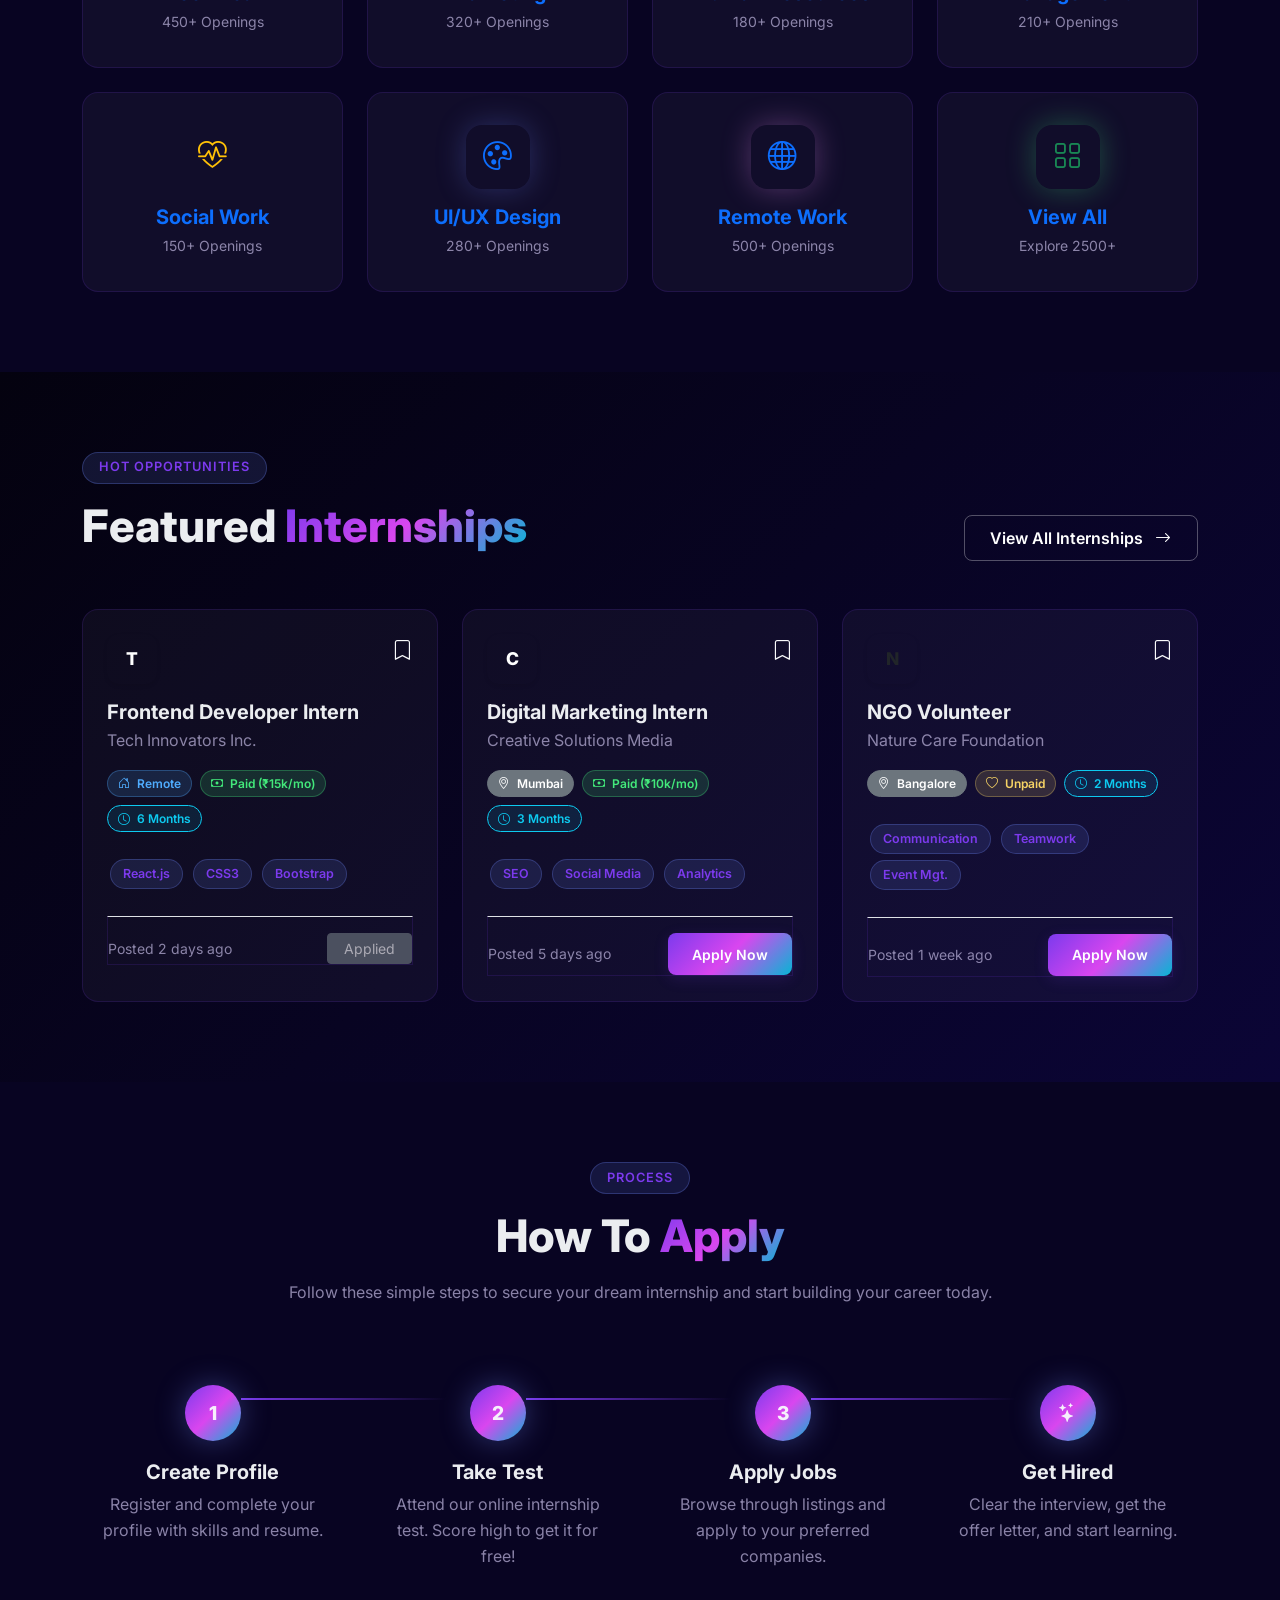
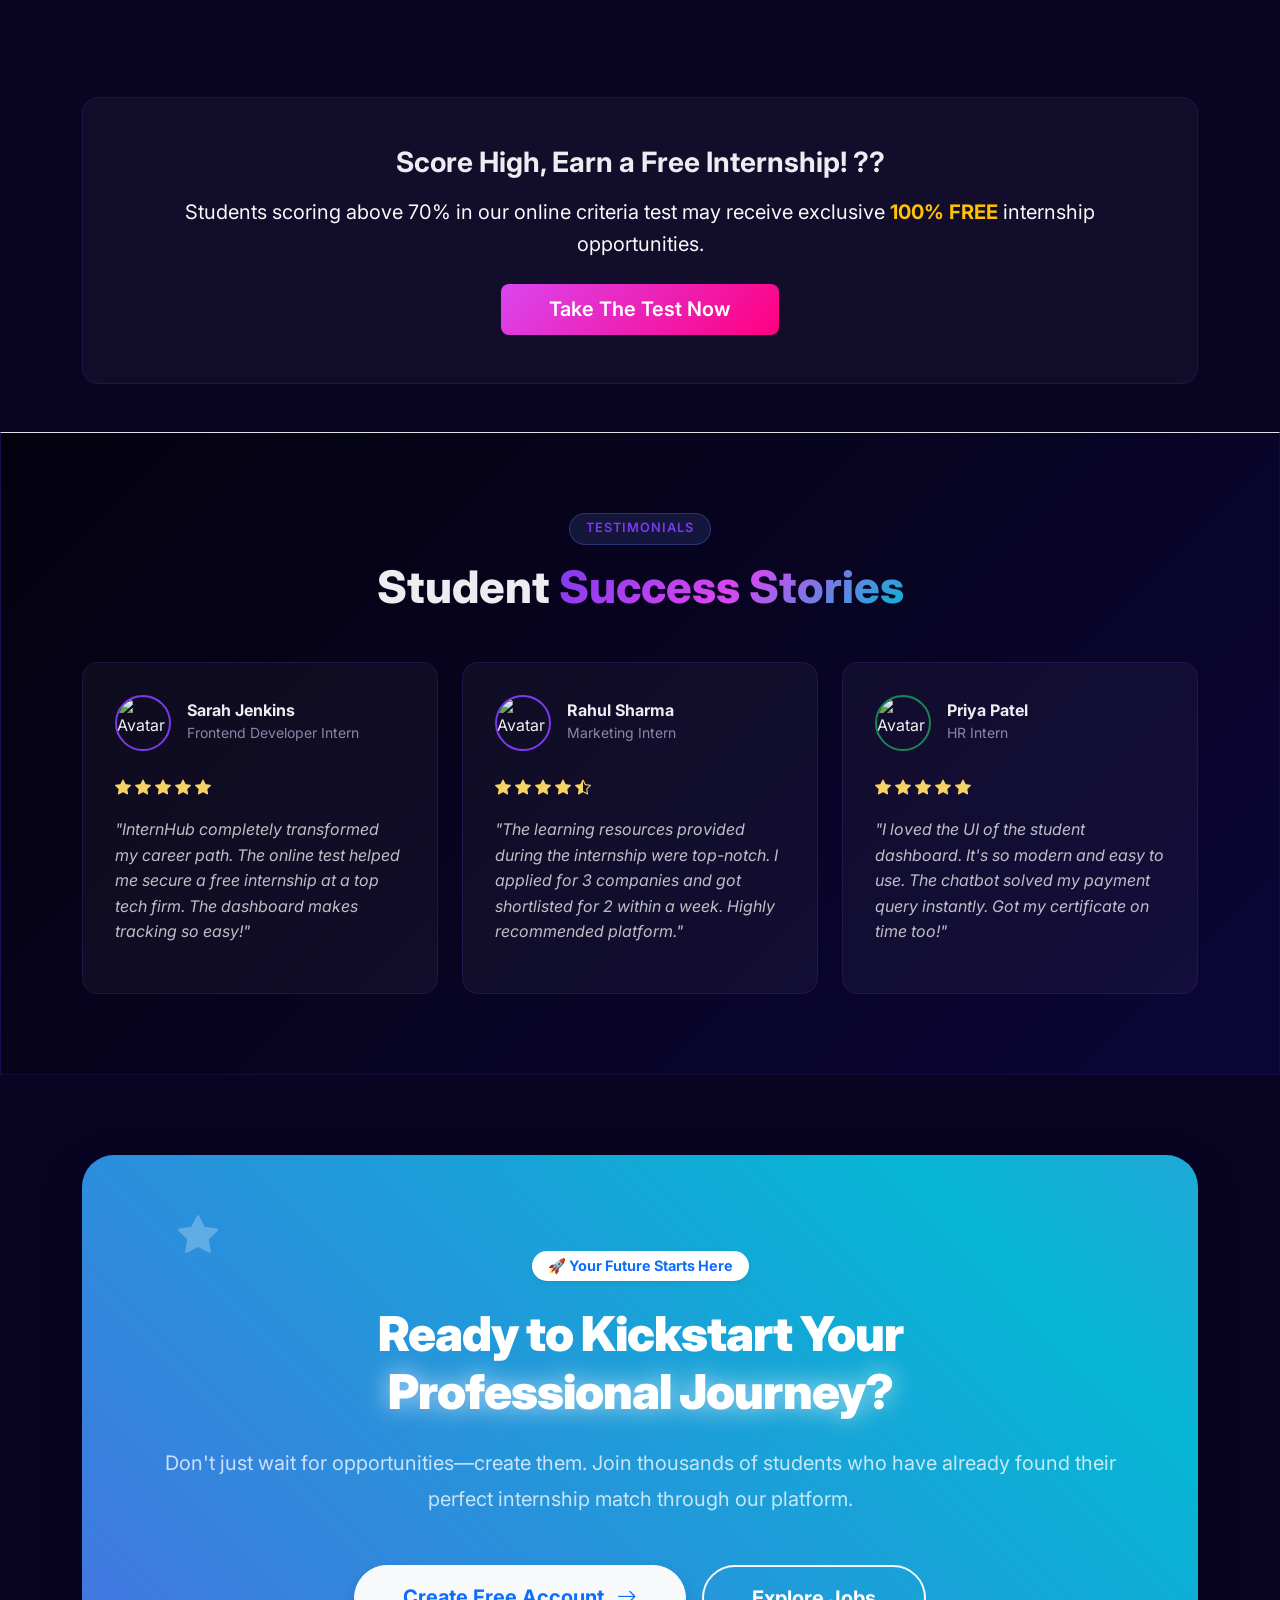
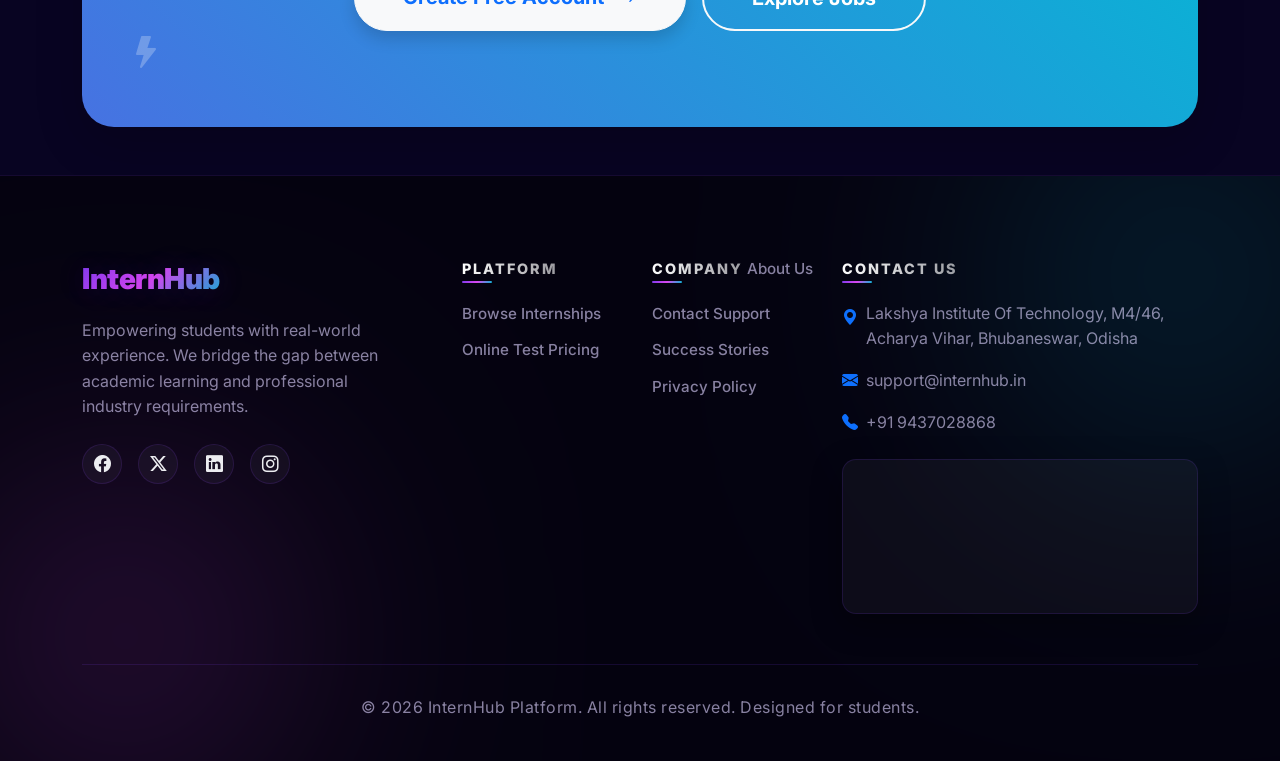
==== commit ffd84074: "Update index.html" ====
--- a/index.html
+++ b/index.html
@@ -27,7 +27,7 @@
     <nav class="navbar navbar-expand-lg navbar-dark fixed-top">
         <div class="container">
             <a class="navbar-brand" href="index.html">
-                Intern<span> provider by Isr leaders </span>
+                Intern<span> provided by Isr leaders </span>
             </a>
             <button class="navbar-toggler border-0 shadow-none" type="button" data-bs-toggle="collapse"
                 data-bs-target="#navbarNav">
